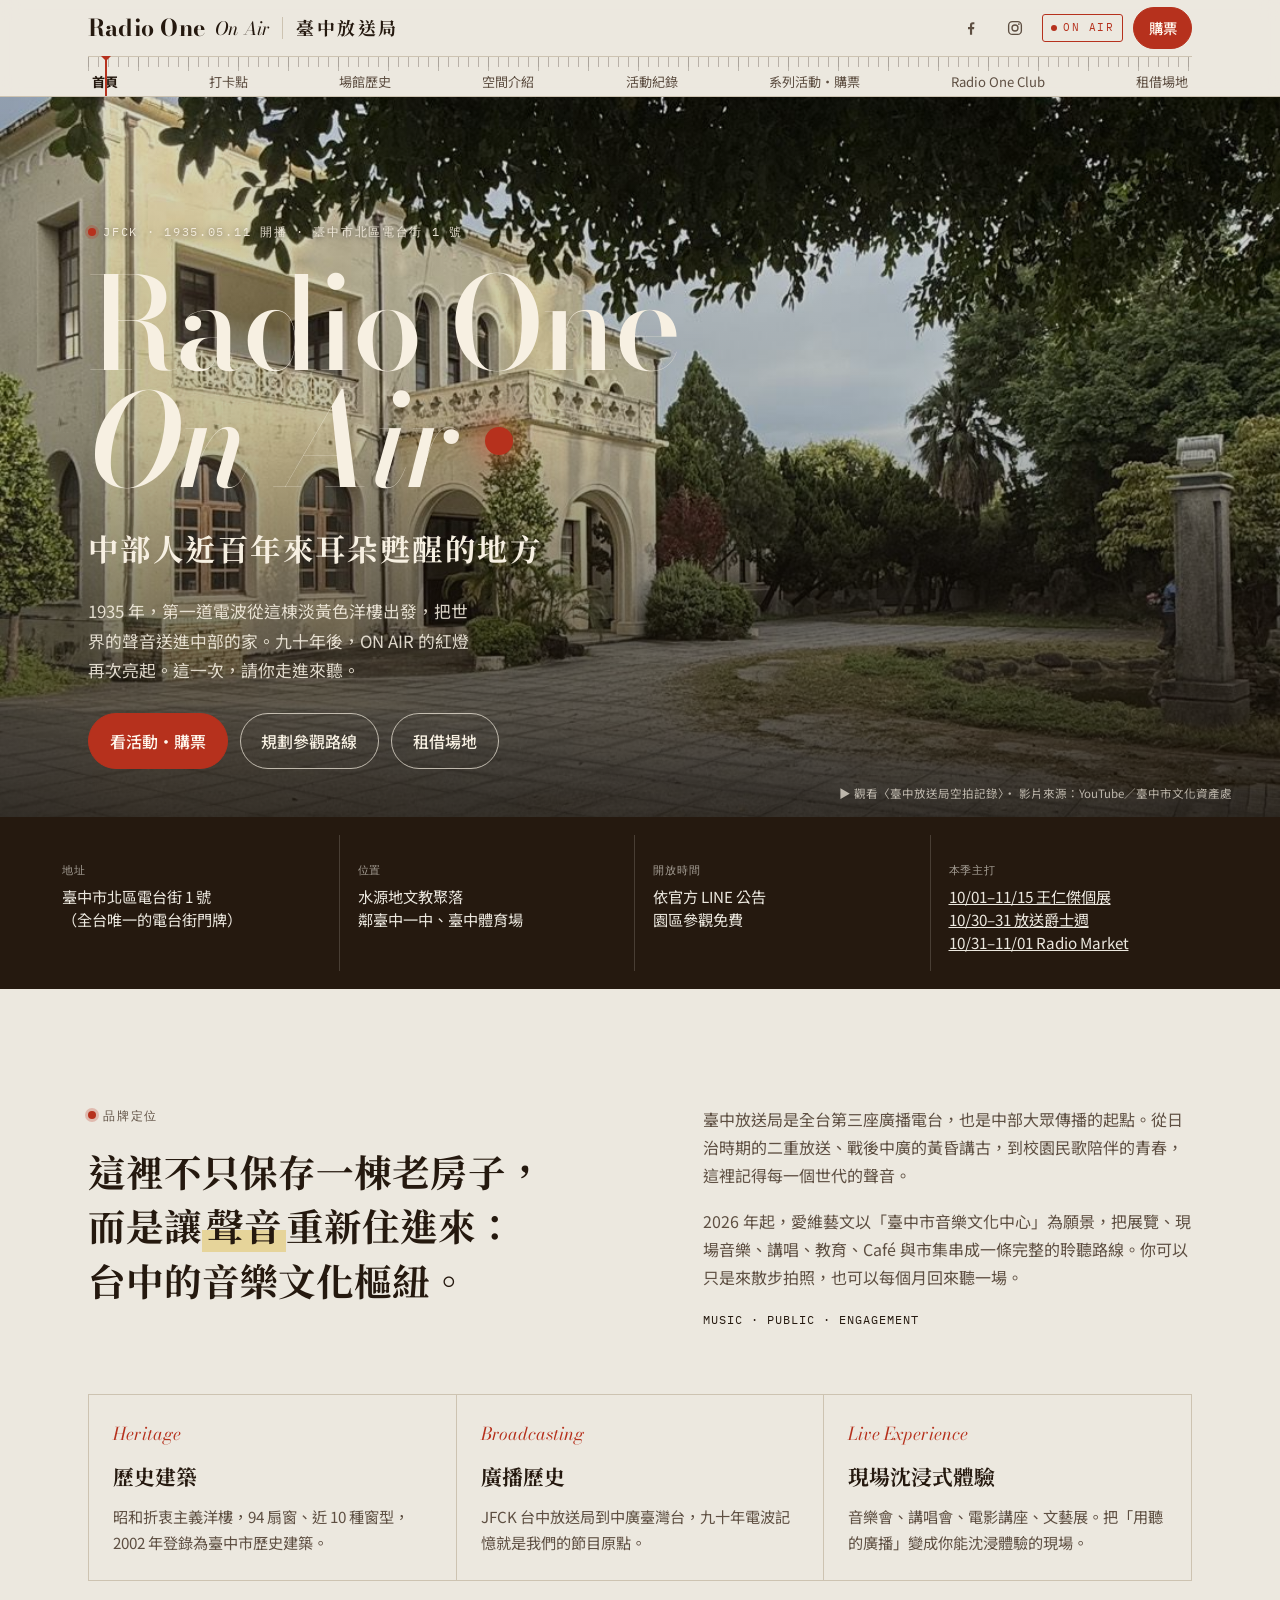
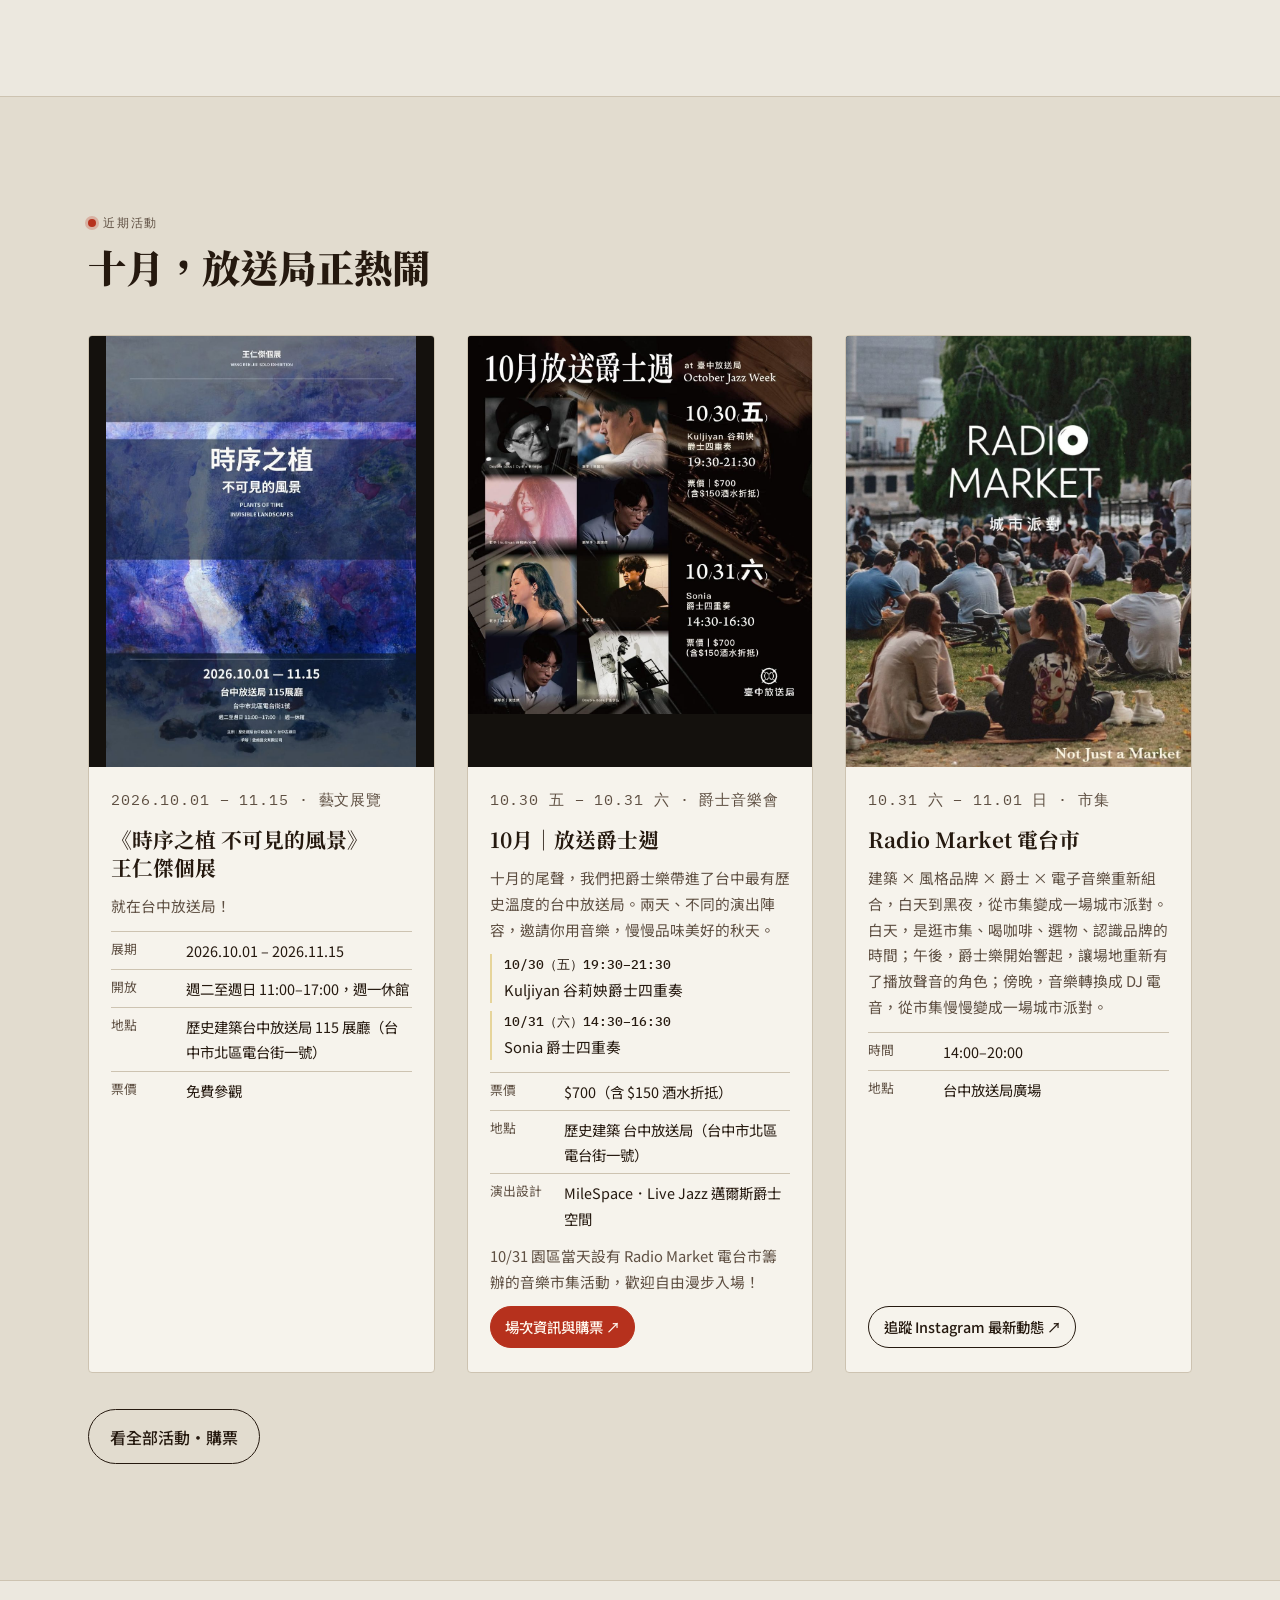
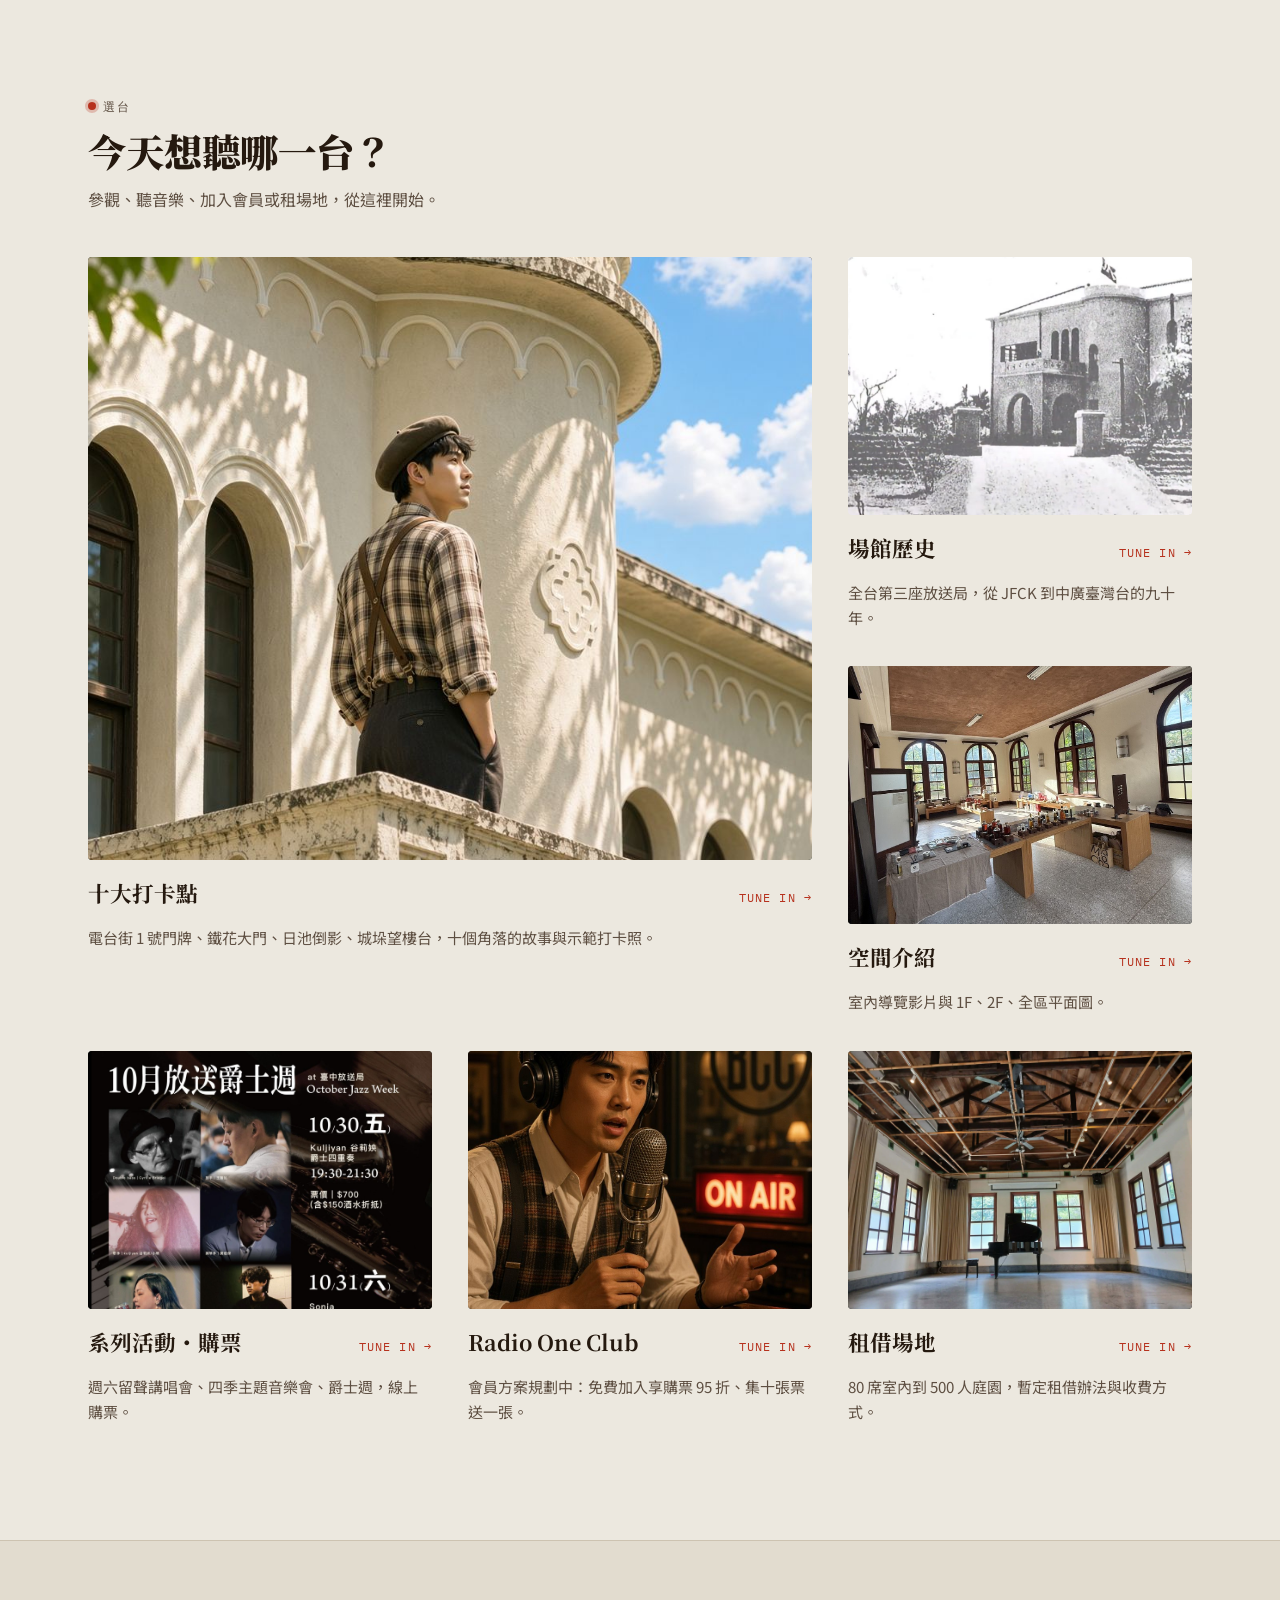
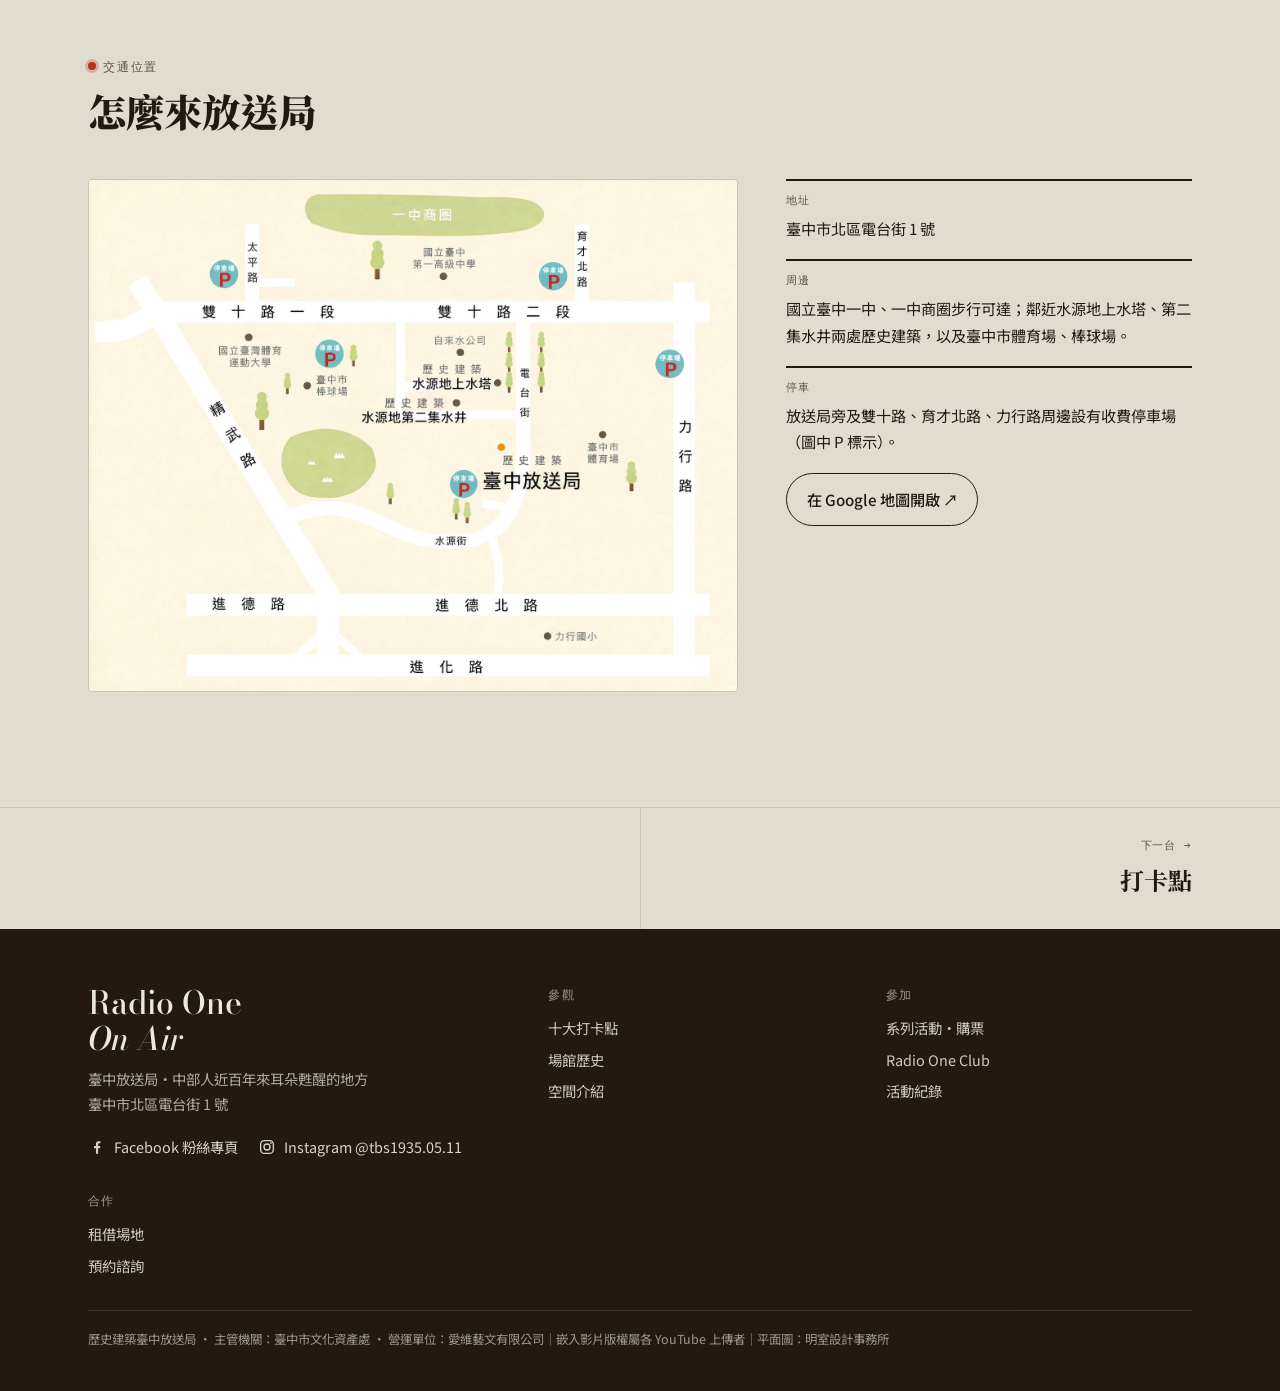
==== index.html @ 4d6d17bc "租借場地（備份完整版）：移除票房拆潤專案、試算器與相關連結 Co-Authored-By: Claude Opus 5.5 <noreply@anthropic.com> Claude-Session" ====
<!doctype html>
<html lang="zh-Hant">
<head>
<meta charset="utf-8">
<meta name="viewport" content="width=device-width, initial-scale=1, viewport-fit=cover">
<title>Radio One On Air</title>
<meta name="description" content="臺中放送局 Radio One On Air：中部人近百年來耳朵甦醒的地方。參觀、打卡、音樂會購票、會員與場地租借。">
<link rel="preconnect" href="https://fonts.googleapis.com">
<link rel="preconnect" href="https://fonts.gstatic.com" crossorigin>
<link rel="stylesheet" href="https://fonts.googleapis.com/css2?family=Bodoni+Moda:ital,opsz,wght@0,6..96,500;0,6..96,700;1,6..96,500&family=IBM+Plex+Mono:wght@400;500&family=Noto+Sans+TC:wght@400;500;700&family=Noto+Serif+TC:wght@500;700;900&display=swap">
<link rel="stylesheet" href="assets/site.css">
</head>
<body>
<header class="hdr" id="top">
  <div class="wrap">
    <div class="hdr-row">
      <a class="logo" href="index.html"><b>Radio One</b><i>On Air</i><small>臺中放送局</small></a>
      <div class="hdr-cta">
        <a class="soc" href="https://www.facebook.com/fangsungstudio" target="_blank" rel="noopener" aria-label="臺中放送局 Facebook 粉絲專頁"><svg viewBox="0 0 24 24" width="18" height="18" aria-hidden="true"><path fill="currentColor" d="M13.5 21v-7.5h2.5l.4-3h-2.9V8.6c0-.9.3-1.5 1.5-1.5h1.5V4.4c-.3 0-1.2-.1-2.2-.1-2.2 0-3.7 1.3-3.7 3.8v2.4H8v3h2.6V21h2.9z"/></svg></a><a class="soc" href="https://www.instagram.com/tbs1935.05.11" target="_blank" rel="noopener" aria-label="臺中放送局 Instagram"><svg viewBox="0 0 24 24" width="18" height="18" aria-hidden="true"><rect x="3.5" y="3.5" width="17" height="17" rx="5" fill="none" stroke="currentColor" stroke-width="1.8"/><circle cx="12" cy="12" r="4" fill="none" stroke="currentColor" stroke-width="1.8"/><circle cx="17.2" cy="6.8" r="1.2" fill="currentColor"/></svg></a>
        <span class="onair" aria-label="現正放送">ON AIR</span>
        <a class="btn small solid" href="events.html">購票</a>
        <button class="menu-btn" id="menuBtn" aria-expanded="false" aria-controls="drawer">選台</button>
      </div>
    </div>
  </div>
  <div class="wrap">
    <nav class="dial" aria-label="網站導覽">
      <div class="dial-scale"></div>
      <ol id="dialList"><li><a href="index.html" aria-current="page">首頁</a></li><li><a href="spots.html">打卡點</a></li><li><a href="history.html">場館歷史</a></li><li><a href="spaces.html">空間介紹</a></li><li><a href="archive.html">活動紀錄</a></li><li><a href="events.html">系列活動・購票</a></li><li><a href="club.html">Radio One Club</a></li><li><a href="rental.html">租借場地</a></li></ol>
      <div class="dial-now"><span class="mono">TUNED</span><b>首頁</b></div>
      <div class="needle" id="needle"></div>
    </nav>
  </div>
</header>
<div class="drawer" id="drawer" hidden>
  <button class="btn small close" id="drawerClose">關閉</button>
  <a href="index.html" aria-current="page">首頁 <span>Home</span></a><a href="spots.html">打卡點 <span>Photo Spots</span></a><a href="history.html">場館歷史 <span>History</span></a><a href="spaces.html">空間介紹 <span>Spaces</span></a><a href="archive.html">活動紀錄 <span>Archive</span></a><a href="events.html">系列活動・購票 <span>Events & Tickets</span></a><a href="club.html">Radio One Club <span>Membership</span></a><a href="rental.html">租借場地 <span>Venue Hire</span></a>
  <p class="drawer-soc"><a href="https://www.facebook.com/fangsungstudio" target="_blank" rel="noopener">Facebook ↗</a><a href="https://www.instagram.com/tbs1935.05.11" target="_blank" rel="noopener">Instagram ↗</a></p>
</div>
<main><section id="home"><div class="hero">
    <div class="hero-media"><img src="assets/img/facade-canopy.jpg" alt="老榕樹蔭下的臺中放送局淡黃色洋樓主立面與拱門玄關"></div>
    <div class="hero-video" id="heroVideo" aria-hidden="true"></div>
    <div class="wrap hero-inner">
      <p class="eyebrow"><span class="lamp"></span>JFCK · 1935.05.11 開播 · 臺中市北區電台街 1 號</p>
      <h1>Radio One<br><i class="air">On Air</i></h1>
      <p class="sub">中部人近百年來耳朵甦醒的地方</p>
      <p class="lead">1935 年，第一道電波從這棟淡黃色洋樓出發，把世界的聲音送進中部的家。九十年後，ON AIR 的紅燈再次亮起。這一次，請你走進來聽。</p>
      <div class="hero-actions">
        <a class="btn solid" href="events.html">看活動・購票</a>
        <a class="btn" href="spots.html">規劃參觀路線</a>
        <a class="btn" href="rental.html">租借場地</a>
      </div>
    </div>
    <a class="hero-credit" id="heroCredit" href="https://www.youtube.com/watch?v=VDBO9sTBm-Y" target="_blank" rel="noopener">▶ 觀看〈臺中放送局空拍記錄〉· 影片來源：YouTube／臺中市文化資產處</a>
  </div>
  <div class="visit">
    <div class="wrap">
      <div><span class="mono">地址</span><p>臺中市北區電台街 1 號<br>（全台唯一的電台街門牌）</p></div>
      <div><span class="mono">位置</span><p>水源地文教聚落<br>鄰臺中一中、臺中體育場</p></div>
      <div><span class="mono">開放時間</span><p>依官方 LINE 公告<br>園區參觀免費</p></div>
      <div><span class="mono">本季主打</span><p><a href="#next">10/01–11/15 王仁傑個展</a><br><a href="#next">10/30–31 放送爵士週</a><br><a href="#next">10/31–11/01 Radio Market</a></p></div>
    </div>
  </div>
  </section><section class="sec block " id="about"><div class="wrap"><div class="manifesto">
      <div>
        <p class="eyebrow" style="margin-bottom:18px"><span class="lamp"></span>品牌定位</p>
        <blockquote>這裡不只保存一棟老房子，<br>而是讓<mark>聲音</mark>重新住進來：<br>台中的音樂文化樞紐。</blockquote>
      </div>
      <div class="body">
        <p>臺中放送局是全台第三座廣播電台，也是中部大眾傳播的起點。從日治時期的二重放送、戰後中廣的黃昏講古，到校園民歌陪伴的青春，這裡記得每一個世代的聲音。</p>
        <p>2026 年起，愛維藝文以「臺中市音樂文化中心」為願景，把展覽、現場音樂、講唱、教育、Café 與市集串成一條完整的聆聽路線。你可以只是來散步拍照，也可以每個月回來聽一場。</p>
        <p class="mono" style="color:var(--ink)">Music · Public · Engagement</p>
      </div>
    </div>
    <div class="pillars">
      <div class="pillar"><span class="k">Heritage</span><h3>歷史建築</h3><p>昭和折衷主義洋樓，94 扇窗、近 10 種窗型，2002 年登錄為臺中市歷史建築。</p></div>
      <div class="pillar"><span class="k">Broadcasting</span><h3>廣播歷史</h3><p>JFCK 台中放送局到中廣臺灣台，九十年電波記憶就是我們的節目原點。</p></div>
      <div class="pillar"><span class="k">Live Experience</span><h3>現場沈浸式體驗</h3><p>音樂會、講唱會、電影講座、文藝展。把「用聽的廣播」變成你能沈浸體驗的現場。</p></div>
    </div>
  </div></section><section class="sec block alt" id="next"><div class="wrap"><div class="blk-h"><p class="eyebrow"><span class="lamp"></span>近期活動</p><h2>十月，放送局正熱鬧</h2></div><div class="evnow">
<article class="ev"><div class="ph"><img class="poster" src="assets/img/event-wang-renjie.jpg" alt="王仁傑個展《時序之植 不可見的風景》海報" loading="lazy" style="object-position:50% 30%"></div><div class="bd">
<p class="when">2026.10.01 – 11.15 · 藝文展覽</p><h3>《時序之植 不可見的風景》<br>王仁傑個展</h3>
<p>就在台中放送局！</p>
<dl><div><dt>展期</dt><dd>2026.10.01 – 2026.11.15</dd></div><div><dt>開放</dt><dd>週二至週日 11:00–17:00，週一休館</dd></div><div><dt>地點</dt><dd>歷史建築台中放送局 115 展廳（台中市北區電台街一號）</dd></div><div><dt>票價</dt><dd>免費參觀</dd></div></dl></div></article>
<article class="ev"><div class="ph"><img class="poster" src="assets/img/event-jazz-week.jpg" alt="10月放送爵士週海報" loading="lazy" style="object-position:50% 0%"></div><div class="bd">
<p class="when">10.30 五 – 10.31 六 · 爵士音樂會</p><h3>10月｜放送爵士週</h3>
<p>十月的尾聲，我們把爵士樂帶進了台中最有歷史溫度的台中放送局。兩天、不同的演出陣容，邀請你用音樂，慢慢品味美好的秋天。</p>
<ul><li><b>10/30（五）19:30–21:30</b>Kuljiyan 谷莉姎爵士四重奏</li><li><b>10/31（六）14:30–16:30</b>Sonia 爵士四重奏</li></ul>
<dl><div><dt>票價</dt><dd>$700（含 $150 酒水折抵）</dd></div><div><dt>地點</dt><dd>歷史建築 台中放送局（台中市北區電台街一號）</dd></div><div><dt>演出設計</dt><dd>MileSpace．Live Jazz 邁爾斯爵士空間</dd></div></dl>
<p class="note">10/31 園區當天設有 Radio Market 電台市籌辦的音樂市集活動，歡迎自由漫步入場！</p>
<a class="btn small solid" href="https://forms.gle/mcWh7B6qrnvoGLVPA" target="_blank" rel="noopener">場次資訊與購票 ↗</a></div></article>
<article class="ev"><div class="ph"><img src="assets/img/event-radio-market.jpg" alt="Radio Market 電台市：城市派對" loading="lazy" style="object-position:50% 30%"></div><div class="bd">
<p class="when">10.31 六 – 11.01 日 · 市集</p><h3>Radio Market 電台市</h3>
<p>建築 × 風格品牌 × 爵士 × 電子音樂重新組合，白天到黑夜，從市集變成一場城市派對。白天，是逛市集、喝咖啡、選物、認識品牌的時間；午後，爵士樂開始響起，讓場地重新有了播放聲音的角色；傍晚，音樂轉換成 DJ 電音，從市集慢慢變成一場城市派對。</p>
<dl><div><dt>時間</dt><dd>14:00–20:00</dd></div><div><dt>地點</dt><dd>台中放送局廣場</dd></div></dl>
<a class="btn small" href="https://www.instagram.com/radio__market" target="_blank" rel="noopener">追蹤 Instagram 最新動態 ↗</a></div></article>
</div>
<p style="margin-top:36px"><a class="btn" href="events.html">看全部活動・購票</a></p></div></section><section class="sec block " id="explore"><div class="wrap"><div class="blk-h"><p class="eyebrow"><span class="lamp"></span>選台</p><h2>今天想聽哪一台？</h2><p>參觀、聽音樂、加入會員或租場地，從這裡開始。</p></div><div class="explore"><a class="xcard first" href="spots.html"><div class="ph"><img src="assets/img/home-balcony.jpg" alt="十大打卡點" loading="lazy" style="object-position:50% 30%"></div><div class="lab"><h3>十大打卡點</h3><span class="go">TUNE IN →</span></div><p>電台街 1 號門牌、鐵花大門、日池倒影、城垛望樓台，十個角落的故事與示範打卡照。</p></a><a class="xcard " href="history.html"><div class="ph"><img src="assets/img/home-jfck-1935.jpg" alt="場館歷史" loading="lazy" style="object-position:50% 50%"></div><div class="lab"><h3>場館歷史</h3><span class="go">TUNE IN →</span></div><p>全台第三座放送局，從 JFCK 到中廣臺灣台的九十年。</p></a><a class="xcard " href="spaces.html"><div class="ph"><img src="assets/img/home-shop-room.jpg" alt="空間介紹" loading="lazy" style="object-position:50% 60%"></div><div class="lab"><h3>空間介紹</h3><span class="go">TUNE IN →</span></div><p>室內導覽影片與 1F、2F、全區平面圖。</p></a><a class="xcard " href="events.html"><div class="ph"><img src="assets/img/home-jazz-week.jpg" alt="系列活動・購票" loading="lazy" style="object-position:50% 0%"></div><div class="lab"><h3>系列活動・購票</h3><span class="go">TUNE IN →</span></div><p>週六留聲講唱會、四季主題音樂會、爵士週，線上購票。</p></a><a class="xcard " href="club.html"><div class="ph"><img src="assets/img/home-onair.jpg" alt="Radio One Club" loading="lazy" style="object-position:50% 35%"></div><div class="lab"><h3>Radio One Club</h3><span class="go">TUNE IN →</span></div><p>會員方案規劃中：免費加入享購票 95 折、集十張票送一張。</p></a><a class="xcard " href="rental.html"><div class="ph"><img src="assets/img/multi-hall.jpg" alt="租借場地" loading="lazy" style="object-position:50% 55%"></div><div class="lab"><h3>租借場地</h3><span class="go">TUNE IN →</span></div><p>80 席室內到 500 人庭園，暫定租借辦法與收費方式。</p></a></div></div></section><section class="sec block alt" id="location"><div class="wrap"><div class="blk-h"><p class="eyebrow"><span class="lamp"></span>交通位置</p><h2>怎麼來放送局</h2></div><div class="loc"><div class="loc-map"><img src="assets/img/location-map.jpg" alt="臺中放送局位置圖：位於北區電台街，鄰近臺中一中、水源地上水塔與臺中市體育場" loading="lazy"></div><div class="loc-info"><div><span class="mono">地址</span><p>臺中市北區電台街 1 號</p></div><div><span class="mono">周邊</span><p>國立臺中一中、一中商圈步行可達；鄰近水源地上水塔、第二集水井兩處歷史建築，以及臺中市體育場、棒球場。</p></div><div><span class="mono">停車</span><p>放送局旁及雙十路、育才北路、力行路周邊設有收費停車場（圖中 P 標示）。</p></div><p><a class="btn" href="https://www.google.com/maps/search/?api=1&query=%E8%87%BA%E4%B8%AD%E6%94%BE%E9%80%81%E5%B1%80" target="_blank" rel="noopener">在 Google 地圖開啟 ↗</a></p></div></div></div></section></main><nav class="pager" aria-label="上一頁與下一頁"><div class="wrap"><span></span><a class="next" href="spots.html"><span class="mono">下一台 →</span><b>打卡點</b></a></div></nav><footer>
  <div class="wrap">
    <div class="brand"><b>Radio One<br><i>On Air</i></b><p>臺中放送局・中部人近百年來耳朵甦醒的地方<br>臺中市北區電台街 1 號</p><p class="foot-soc"><a href="https://www.facebook.com/fangsungstudio" target="_blank" rel="noopener"><svg viewBox="0 0 24 24" width="18" height="18" aria-hidden="true"><path fill="currentColor" d="M13.5 21v-7.5h2.5l.4-3h-2.9V8.6c0-.9.3-1.5 1.5-1.5h1.5V4.4c-.3 0-1.2-.1-2.2-.1-2.2 0-3.7 1.3-3.7 3.8v2.4H8v3h2.6V21h2.9z"/></svg>Facebook 粉絲專頁</a><a href="https://www.instagram.com/tbs1935.05.11" target="_blank" rel="noopener"><svg viewBox="0 0 24 24" width="18" height="18" aria-hidden="true"><rect x="3.5" y="3.5" width="17" height="17" rx="5" fill="none" stroke="currentColor" stroke-width="1.8"/><circle cx="12" cy="12" r="4" fill="none" stroke="currentColor" stroke-width="1.8"/><circle cx="17.2" cy="6.8" r="1.2" fill="currentColor"/></svg>Instagram @tbs1935.05.11</a></p></div>
    <div><h4>參觀</h4><ul><li><a href="spots.html">十大打卡點</a></li><li><a href="history.html">場館歷史</a></li><li><a href="spaces.html">空間介紹</a></li></ul></div>
    <div><h4>參加</h4><ul><li><a href="events.html">系列活動・購票</a></li><li><a href="club.html">Radio One Club</a></li><li><a href="archive.html">活動紀錄</a></li></ul></div>
    <div><h4>合作</h4><ul><li><a href="rental.html">租借場地</a></li><li><a href="rental.html#enquiry">預約諮詢</a></li></ul></div>
    <p class="fine">歷史建築臺中放送局 · 主管機關：臺中市文化資產處 · 營運單位：愛維藝文有限公司｜嵌入影片版權屬各 YouTube 上傳者｜平面圖：明室設計事務所</p>
  </div>
</footer><script src="assets/site.js"></script>
</body>
</html>
---- assets/site.css ----
/* Layout concept: a 1935 radio cabinet — a sticky tuning dial whose red needle tracks you through eight "stations" (sections); terrazzo paper ground, window-frame brown ink, stucco-yellow bands, one ON AIR red used only for live/active things. */
:root{
  --paper:#ECE8DF;      /* terrazzo floor */
  --paper-2:#E2DCCF;
  --card:#F6F3EC;
  --ink:#25190F;        /* dark wood window frames */
  --ink-2:#5E4F42;
  --line:#CDC3B1;
  --stucco:#E6D49A;     /* the building's pale yellow */
  --stucco-ink:#3A2A12;
  --banyan:#2D4936;     /* old banyan green */
  --onair:#B6311D;      /* ON AIR lamp */
  --night:#1E2620;      /* constant dark panels */
  --on-night:#EFE7D6;
  --on-night-2:#B9B09D;
  --on-photo:#F7F0E2;
  --plan-bg:#FFFFFF;
  --f-display:"Bodoni Moda","Didot","Times New Roman",serif;
  --f-zh-display:"Noto Serif TC","Songti TC","PMingLiU",serif;
  --f-body:"Noto Sans TC","PingFang TC","Microsoft JhengHei",system-ui,sans-serif;
  --f-mono:"IBM Plex Mono",ui-monospace,"SFMono-Regular",Menlo,monospace;
  --gutter:clamp(16px,4vw,48px);
  --maxw:1200px;
  --r:4px;
}
@media (prefers-color-scheme: dark){:root:not([data-theme="light"]){
  --paper:#15120E;--paper-2:#1C1813;--card:#211C16;--ink:#EDE5D6;--ink-2:#B5A996;--line:#3A3229;
  --stucco:#3A3220;--stucco-ink:#F0E3BC;--banyan:#8DB39A;--onair:#E5553D;--night:#0F1411;--on-night:#EFE7D6;--on-night-2:#A9A08E;--plan-bg:#F4F1EA;color-scheme:dark}}
:root[data-theme="dark"]{
  --paper:#15120E;--paper-2:#1C1813;--card:#211C16;--ink:#EDE5D6;--ink-2:#B5A996;--line:#3A3229;
  --stucco:#3A3220;--stucco-ink:#F0E3BC;--banyan:#8DB39A;--onair:#E5553D;--night:#0F1411;--on-night:#EFE7D6;--on-night-2:#A9A08E;--plan-bg:#F4F1EA;color-scheme:dark}

*,*::before,*::after{box-sizing:border-box}
[hidden]{display:none!important}
html{scroll-behavior:smooth;scroll-padding-top:92px}
@media (prefers-reduced-motion:reduce){html{scroll-behavior:auto}*{animation:none!important;transition:none!important}}
body{margin:0;background:var(--paper);color:var(--ink);font-family:var(--f-body);font-size:16px;line-height:1.75;overflow-x:hidden}
a{color:inherit}
img{max-width:100%;display:block}
h1,h2,h3,h4{margin:0;text-wrap:balance}
p{margin:0}
button,input,select,textarea{font:inherit;color:inherit}
:focus-visible{outline:2px solid var(--onair);outline-offset:2px}
.wrap{max-width:var(--maxw);margin-inline:auto;padding-inline:var(--gutter)}
.mono{font-family:var(--f-mono);font-size:.78rem;letter-spacing:.08em;text-transform:uppercase}
.eyebrow{font-family:var(--f-mono);font-size:.76rem;letter-spacing:.14em;text-transform:uppercase;color:var(--ink-2);display:flex;align-items:center;gap:.6em}
.eyebrow .lamp{width:8px;height:8px;border-radius:50%;background:var(--onair);box-shadow:0 0 0 3px color-mix(in srgb,var(--onair) 25%,transparent)}
.sec{padding-block:clamp(64px,9vw,120px)}
.sec-head{display:grid;gap:14px;margin-bottom:clamp(32px,5vw,56px);max-width:760px}
.sec-head h2{font-family:var(--f-zh-display);font-weight:900;font-size:clamp(1.9rem,4.2vw,3rem);line-height:1.2;letter-spacing:.01em}
.sec-head h2 em{font-family:var(--f-display);font-style:italic;font-weight:500;letter-spacing:0}
.sec-head p{color:var(--ink-2);font-size:1.05rem;max-width:62ch}
.btn{display:inline-flex;align-items:center;gap:.5em;padding:.8em 1.3em;border-radius:999px;border:1px solid var(--ink);background:transparent;text-decoration:none;font-weight:500;cursor:pointer;transition:background .2s,color .2s}
.btn:hover{background:var(--ink);color:var(--paper)}
.btn.solid{background:var(--onair);border-color:var(--onair);color:#FFF8EE}
.btn.solid:hover{background:var(--ink);border-color:var(--ink);color:var(--paper)}
.btn.small{padding:.5em 1em;font-size:.9rem}
.chip{display:inline-flex;align-items:center;gap:.4em;font-size:.78rem;padding:.25em .7em;border-radius:999px;border:1px solid var(--line);color:var(--ink-2);white-space:nowrap}
.note{font-size:.85rem;color:var(--ink-2)}

/* ---------- header + tuning dial ---------- */
.hdr{position:sticky;top:env(safe-area-inset-top,0px);z-index:50;background:color-mix(in srgb,var(--paper) 92%,transparent);backdrop-filter:blur(10px);border-bottom:1px solid var(--line)}
.hdr-row{display:flex;align-items:center;justify-content:space-between;gap:16px;height:56px}
.logo{display:flex;align-items:baseline;gap:.55em;text-decoration:none;white-space:nowrap}
.logo b{font-family:var(--f-display);font-weight:700;font-size:1.3rem;letter-spacing:.01em}
.logo i{font-family:var(--f-display);font-size:1.05rem}
.logo small{font-family:var(--f-zh-display);font-size:.8rem;color:var(--ink-2)}
.onair{display:inline-flex;align-items:center;gap:6px;font-family:var(--f-mono);font-size:.68rem;letter-spacing:.14em;padding:3px 8px;border:1px solid var(--onair);color:var(--onair);border-radius:3px}
.onair::before{content:"";width:6px;height:6px;border-radius:50%;background:var(--onair);animation:blink 2.4s infinite}
@keyframes blink{0%,60%{opacity:1}70%,90%{opacity:.25}100%{opacity:1}}
.hdr-cta{display:flex;align-items:center;gap:10px}
.menu-btn{display:none;border:1px solid var(--line);background:transparent;border-radius:999px;padding:.35em .9em;cursor:pointer;font-size:.9rem}
.dial{position:relative;height:40px;border-top:1px solid var(--line)}
.dial-scale{position:absolute;inset:0 0 auto 0;height:10px;background-image:repeating-linear-gradient(90deg,var(--ink-2) 0 1px,transparent 1px 10px);opacity:.35}
.dial-scale::after{content:"";position:absolute;inset:0;background-image:repeating-linear-gradient(90deg,var(--ink) 0 1px,transparent 1px 50px);height:14px;opacity:.7}
.dial ol{list-style:none;margin:0;padding:0;display:flex;justify-content:space-between;position:absolute;inset:12px 0 0 0}
.dial li a{display:block;font-size:.82rem;text-decoration:none;color:var(--ink-2);padding:2px 4px;white-space:nowrap;transition:color .2s}
.dial li a:hover,.dial li a.on{color:var(--ink)}
.dial li a.on{font-weight:700}
.needle{position:absolute;top:0;bottom:0;width:2px;background:var(--onair);left:0;transition:left .25s ease-out;pointer-events:none}
.needle::before{content:"";position:absolute;top:-1px;left:-4px;border:5px solid transparent;border-top-color:var(--onair)}
.dial-now{display:none}
@media (max-width:900px){
  .dial ol{display:none}
  .dial-now{display:flex;position:absolute;inset:12px 0 0 0;align-items:center;justify-content:center;font-size:.82rem;color:var(--ink-2);gap:.6em}
  .menu-btn{display:inline-block}
  .hdr-cta .btn{display:none}
  .logo small{display:none}
}
.drawer{position:fixed;inset:0;z-index:60;background:var(--paper);padding:calc(env(safe-area-inset-top,0px) + 20px) var(--gutter) 24px;display:flex;flex-direction:column;gap:6px}
.drawer a{font-family:var(--f-zh-display);font-weight:700;font-size:1.5rem;text-decoration:none;padding:.35em 0;border-bottom:1px solid var(--line);display:flex;justify-content:space-between}
.drawer a span{font-family:var(--f-mono);font-size:.75rem;color:var(--ink-2);font-weight:400}
.drawer .close{align-self:flex-end;margin-bottom:12px}

/* ---------- hero ---------- */
.hero{position:relative;min-height:clamp(560px,80vh,820px);display:flex;align-items:flex-end;color:var(--on-photo);overflow:hidden;background:#1a140e}
.hero-media{position:absolute;inset:0}
.hero-media img{width:100%;height:100%;object-fit:cover;object-position:50% 40%;animation:drift 28s ease-in-out infinite alternate}
@keyframes drift{from{transform:scale(1.04)}to{transform:scale(1.12) translate(-1.5%,1%)}}
.hero-video{position:absolute;inset:0;overflow:hidden;opacity:0;transition:opacity 1.2s}
.hero-video.ready{opacity:1}
.hero-video iframe{position:absolute;top:50%;left:50%;width:max(100%,177.78vh);height:max(100%,56.25vw);transform:translate(-50%,-50%);border:0;pointer-events:none}
.hero::after{content:"";position:absolute;inset:0;background:linear-gradient(180deg,rgba(20,14,8,.15) 0%,rgba(20,14,8,.25) 45%,rgba(20,14,8,.82) 100%)}
.hero-inner{position:relative;z-index:2;width:100%;padding-block:56px 48px;display:grid;gap:22px}
.hero .eyebrow{color:rgba(247,240,226,.92);text-shadow:0 1px 6px rgba(0,0,0,.6)}
.hero h1{font-family:var(--f-display);font-weight:500;font-size:clamp(3rem,10vw,8.4rem);line-height:.92;letter-spacing:-.02em}
.hero h1 i{font-style:italic}
.hero h1 .air{display:inline-flex;align-items:center;gap:.18em}
.hero h1 .air::after{content:"";width:.22em;height:.22em;border-radius:50%;background:var(--onair);box-shadow:0 0 30px 6px rgba(229,85,61,.6);animation:blink 2.4s infinite}
.hero .sub{font-family:var(--f-zh-display);font-weight:700;font-size:clamp(1.2rem,2.6vw,1.9rem);letter-spacing:.08em}
.hero .lead{max-width:44ch;font-size:1.05rem;color:rgba(247,240,226,.88)}
.hero-actions{display:flex;flex-wrap:wrap;gap:12px;margin-top:6px}
.hero .btn{border-color:rgba(247,240,226,.7);color:var(--on-photo)}
.hero .btn:hover{background:var(--on-photo);color:#1a140e}
.hero .btn.solid{border-color:var(--onair);color:#FFF8EE}
.hero-credit{position:absolute;right:var(--gutter);bottom:14px;z-index:2;font-size:.72rem;color:rgba(247,240,226,.7);text-decoration:none}
.hero-credit:hover{color:var(--on-photo)}

.visit{background:var(--ink);color:var(--paper)}
.visit .wrap{display:grid;grid-template-columns:repeat(4,minmax(0,1fr));gap:0}
.visit div{padding:18px 18px 18px 0;border-right:1px solid color-mix(in srgb,var(--paper) 18%,transparent);margin-right:18px}
.visit div:last-child{border:0}
.visit .mono{opacity:.65;font-size:.7rem}
.visit p{font-size:.95rem;line-height:1.5;margin-top:4px}
@media (max-width:760px){.visit .wrap{grid-template-columns:1fr 1fr}.visit div{border:0;margin:0;padding:12px 8px 12px 0}}

.manifesto{display:grid;grid-template-columns:minmax(0,1.1fr) minmax(0,1fr);gap:clamp(32px,6vw,80px);align-items:start}
.manifesto blockquote{margin:0;font-family:var(--f-zh-display);font-weight:700;font-size:clamp(1.5rem,3.2vw,2.35rem);line-height:1.45}
.manifesto blockquote mark{background:linear-gradient(transparent 60%,var(--stucco) 60%);color:inherit;padding:0 .1em}
.manifesto .body{display:grid;gap:18px;color:var(--ink-2)}
.pillars{display:grid;grid-template-columns:repeat(3,minmax(0,1fr));gap:1px;background:var(--line);border:1px solid var(--line);margin-top:clamp(40px,6vw,64px)}
.pillar{background:var(--paper);padding:24px;display:grid;gap:8px;align-content:start}
.pillar .k{font-family:var(--f-display);font-style:italic;font-size:1.1rem;color:var(--onair)}
.pillar h3{font-family:var(--f-zh-display);font-size:1.3rem}
.pillar p{color:var(--ink-2);font-size:.95rem}
@media (max-width:820px){.manifesto{grid-template-columns:1fr}.pillars{grid-template-columns:1fr}}

/* ---------- spots ---------- */
.spots{background:var(--paper-2)}
.spot-grid{display:grid;grid-template-columns:repeat(5,minmax(0,1fr));gap:18px}
@media (max-width:1060px){.spot-grid{grid-template-columns:repeat(3,minmax(0,1fr))}}
@media (max-width:640px){.spot-grid{grid-template-columns:repeat(2,minmax(0,1fr));gap:12px}}
.spot{all:unset;cursor:pointer;display:grid;gap:10px;align-content:start}
.spot:focus-visible{outline:2px solid var(--onair);outline-offset:4px}
.spot .ph{position:relative;aspect-ratio:3/4;overflow:hidden;border-radius:var(--r);background:var(--night);max-width:100%}
.spot .ph img,.spot .ph svg{width:100%;height:100%;object-fit:cover;transition:transform .5s}
.spot:hover .ph img,.spot:hover .ph svg{transform:scale(1.04)}
.spot .no{position:absolute;left:10px;top:8px;font-family:var(--f-display);font-style:italic;font-size:1.6rem;color:var(--on-photo);text-shadow:0 1px 8px rgba(0,0,0,.5)}
.spot .tag{position:absolute;left:10px;bottom:10px;font-size:.7rem;padding:.2em .6em;border-radius:999px;background:rgba(20,14,8,.6);color:var(--on-photo)}
.spot h3{font-family:var(--f-zh-display);font-size:1.02rem;line-height:1.4}
.spot p{font-size:.82rem;color:var(--ink-2);line-height:1.5}
.share-bar{margin-top:40px;display:flex;flex-wrap:wrap;gap:16px;align-items:center;justify-content:space-between;border-top:1px solid var(--line);padding-top:24px}
.share-bar strong{font-family:var(--f-display);font-style:italic;font-size:1.6rem;font-weight:500}

dialog{border:0;padding:0;background:var(--card);color:var(--ink);border-radius:8px;width:min(980px,calc(100vw - 32px));max-height:calc(100dvh - 32px);overflow:auto}
dialog::backdrop{background:rgba(12,9,6,.62)}
.dlg-close{position:sticky;top:10px;display:block;margin:10px 10px -48px auto;z-index:3;background:var(--card);border:1px solid var(--line);border-radius:999px;width:38px;height:38px;cursor:pointer;font-size:1.1rem}
.spot-detail{display:grid;grid-template-columns:minmax(0,1fr) minmax(0,1.1fr)}
.spot-detail .ph{position:relative;background:var(--night);min-height:360px}
.spot-detail .ph img,.spot-detail .ph svg{width:100%;height:100%;object-fit:cover;position:absolute;inset:0}
.thirds{position:absolute;inset:0;pointer-events:none;background:
  linear-gradient(90deg,transparent calc(33.33% - .5px),rgba(255,255,255,.7) calc(33.33% - .5px) calc(33.33% + .5px),transparent calc(33.33% + .5px) calc(66.66% - .5px),rgba(255,255,255,.7) calc(66.66% - .5px) calc(66.66% + .5px),transparent calc(66.66% + .5px)),
  linear-gradient(180deg,transparent calc(33.33% - .5px),rgba(255,255,255,.7) calc(33.33% - .5px) calc(33.33% + .5px),transparent calc(33.33% + .5px) calc(66.66% - .5px),rgba(255,255,255,.7) calc(66.66% - .5px) calc(66.66% + .5px),transparent calc(66.66% + .5px));transition:opacity .3s}
.thirds.off{opacity:0}
.spot-detail .txt{padding:28px clamp(20px,3vw,36px) 32px;display:grid;gap:18px;align-content:start}
.spot-detail h3{font-family:var(--f-zh-display);font-size:1.6rem;line-height:1.3}
.guide{display:grid;gap:14px}
.guide div{display:grid;grid-template-columns:5.5em minmax(0,1fr);gap:12px;border-top:1px solid var(--line);padding-top:12px}
.guide dt,.guide .k{font-family:var(--f-mono);font-size:.72rem;letter-spacing:.1em;color:var(--onair);padding-top:.3em}
.guide p{font-size:.95rem}
.ph-note{position:absolute;bottom:10px;left:10px;right:10px;font-size:.72rem;color:var(--on-photo);background:rgba(20,14,8,.6);padding:.4em .7em;border-radius:3px}
@media (max-width:760px){.spot-detail{grid-template-columns:1fr}.spot-detail .ph{min-height:0;aspect-ratio:4/5}}

/* ---------- history ---------- */
.why{display:grid;grid-template-columns:repeat(4,minmax(0,1fr));border-block:1px solid var(--ink)}
.why div{padding:26px 20px 22px 0;display:grid;gap:6px;align-content:start}
.why div+div{padding-left:20px;border-left:1px solid var(--line)}
.why b{font-family:var(--f-display);font-weight:500;font-size:clamp(2.2rem,4.5vw,3.4rem);line-height:1;font-variant-numeric:tabular-nums}
.why b small{font-family:var(--f-zh-display);font-size:.4em;font-weight:700;margin-left:.15em}
.why span{font-weight:700}
.why p{font-size:.88rem;color:var(--ink-2);line-height:1.6}
@media (max-width:860px){.why{grid-template-columns:1fr 1fr}.why div:nth-child(3){padding-left:0;border-left:0}.why div:nth-child(n+3){border-top:1px solid var(--line)}}
.hist-grid{display:grid;grid-template-columns:minmax(0,1fr) minmax(0,1.25fr);gap:clamp(32px,6vw,80px);margin-top:clamp(48px,7vw,88px)}
@media (max-width:900px){.hist-grid{grid-template-columns:1fr}}
.timeline{list-style:none;margin:0;padding:0;position:relative}
.era{font-family:var(--f-mono);font-size:.72rem;letter-spacing:.12em;color:var(--onair);margin:28px 0 8px;text-transform:uppercase}
.era:first-child{margin-top:0}
.tl{display:grid;grid-template-columns:4.6em minmax(0,1fr);gap:14px;padding:9px 0;border-bottom:1px dotted var(--line);font-size:.95rem;line-height:1.55}
.tl time{font-family:var(--f-display);font-weight:700;font-variant-numeric:tabular-nums;font-size:1.05rem}
.tl.key time{color:var(--onair)}
.tl.key p{font-weight:700}
.tl.now{background:var(--stucco);color:var(--stucco-ink);border-radius:var(--r);padding:12px;border:0;margin-top:6px}
.tl.now time{color:var(--stucco-ink)}
.story{display:grid;gap:44px}
.story article{display:grid;gap:14px}
.story h3{font-family:var(--f-zh-display);font-size:1.45rem;line-height:1.35}
.story h3 .mono{display:block;color:var(--ink-2);font-size:.7rem;margin-bottom:6px}
.story ul{margin:0;padding:0;list-style:none;display:grid;gap:12px}
.story li{display:grid;gap:2px;padding-left:16px;border-left:2px solid var(--stucco)}
.story li b{font-weight:700}
.story li span{color:var(--ink-2);font-size:.94rem}
.tabs{display:flex;flex-wrap:wrap;gap:6px}
.tab{border:1px solid var(--line);background:transparent;border-radius:999px;padding:.35em 1em;cursor:pointer;font-size:.88rem}
.tab[aria-selected="true"]{background:var(--ink);color:var(--paper);border-color:var(--ink)}
.era-panel{display:grid;gap:10px}
.pull{margin-top:clamp(56px,8vw,96px);padding:clamp(32px,5vw,56px);background:var(--night);color:var(--on-night);border-radius:var(--r);display:grid;grid-template-columns:minmax(0,1.2fr) minmax(0,1fr);gap:clamp(24px,4vw,56px);align-items:center}
.pull q{font-family:var(--f-zh-display);font-weight:900;font-size:clamp(1.6rem,3.6vw,2.6rem);line-height:1.35;quotes:"「" "」"}
.pull .list{display:grid;gap:16px;color:var(--on-night-2);font-size:.95rem}
.pull .list b{color:var(--on-night);display:block}
@media (max-width:820px){.pull{grid-template-columns:1fr}}

/* ---------- spaces ---------- */
.spaces{background:var(--paper-2)}
.tour{display:grid;grid-template-columns:minmax(0,1.5fr) minmax(0,1fr);gap:clamp(24px,4vw,48px);align-items:center;margin-bottom:clamp(48px,7vw,80px)}
@media (max-width:860px){.tour{grid-template-columns:1fr}}
.vid{position:relative;display:block;aspect-ratio:16/9;max-width:100%;border-radius:var(--r);overflow:hidden;background:var(--night);text-decoration:none;color:var(--on-photo)}
.vid img{width:100%;height:100%;object-fit:cover;transition:transform .5s,filter .3s;filter:saturate(.9)}
.vid:hover img{transform:scale(1.03)}
.vid iframe{position:absolute;inset:0;width:100%;height:100%;border:0}
.vid .play{position:absolute;inset:0;display:grid;place-items:center;background:linear-gradient(180deg,transparent 40%,rgba(10,8,5,.7))}
.vid .play span{width:64px;height:64px;border-radius:50%;background:rgba(247,240,226,.92);display:grid;place-items:center;box-shadow:0 6px 30px rgba(0,0,0,.35)}
.vid .play span::after{content:"";border-left:16px solid var(--onair);border-block:10px solid transparent;margin-left:5px}
.vid .out{position:absolute;right:10px;top:10px;font-size:.7rem;padding:.2em .6em;border-radius:3px;background:rgba(20,14,8,.65)}
.vid .out[hidden]{display:none}
.plan-box{display:grid;grid-template-columns:minmax(0,1.5fr) minmax(0,1fr);gap:clamp(24px,4vw,48px);align-items:start}
@media (max-width:900px){.plan-box{grid-template-columns:1fr}}
.plan-view{background:var(--plan-bg);border:1px solid var(--line);border-radius:var(--r);padding:12px;display:grid;gap:10px}
.plan-view img{width:100%;height:auto;max-height:640px;object-fit:contain;cursor:zoom-in}
.plan-view .row{display:flex;justify-content:space-between;align-items:center;flex-wrap:wrap;gap:8px}
.plan-view .tab{color:#25190F;border-color:#CDC3B1}
.plan-view .tab[aria-selected="true"]{background:#25190F;color:#F6F3EC}
.plan-view .note{color:#5E4F42}
.legend{list-style:none;margin:0;padding:0;display:grid;gap:2px}
.legend li{display:grid;grid-template-columns:18px minmax(0,1fr) auto;gap:12px;align-items:baseline;padding:10px 0;border-bottom:1px solid var(--line)}
.legend i{width:14px;height:14px;border-radius:2px;transform:translateY(2px);border:1px solid rgba(0,0,0,.15)}
.legend b{font-weight:700}
.legend small{display:block;color:var(--ink-2);font-size:.85rem;line-height:1.5}
.legend .mono{color:var(--ink-2);font-size:.7rem}
.space-cards{display:grid;grid-template-columns:repeat(3,minmax(0,1fr));gap:20px;margin-top:clamp(48px,7vw,80px)}
@media (max-width:900px){.space-cards{grid-template-columns:1fr 1fr}}
@media (max-width:560px){.space-cards{grid-template-columns:1fr}}
.space{background:var(--card);border-radius:var(--r);overflow:hidden;display:grid;grid-template-rows:auto 1fr}
.space .ph{aspect-ratio:4/3;overflow:hidden;max-width:100%}
.space .ph img{width:100%;height:100%;object-fit:cover}
.space .bd{padding:18px 20px 22px;display:grid;gap:8px;align-content:start}
.space h3{font-family:var(--f-zh-display);font-size:1.2rem}
.space p{font-size:.92rem;color:var(--ink-2)}
.space .meta{display:flex;flex-wrap:wrap;gap:6px}
.space.wide{grid-column:span 2;grid-template-columns:1fr 1fr;grid-template-rows:auto}
.space.wide .ph{aspect-ratio:auto;min-height:260px}
@media (max-width:560px){.space.wide{grid-column:auto;grid-template-columns:1fr}.space.wide .ph{aspect-ratio:4/3;min-height:0}}

/* ---------- archive ---------- */
.vid-grid{display:grid;grid-template-columns:repeat(3,minmax(0,1fr));gap:28px 20px}
@media (max-width:900px){.vid-grid{grid-template-columns:1fr 1fr}}
@media (max-width:560px){.vid-grid{grid-template-columns:1fr}}
.vcard{display:grid;gap:10px;align-content:start}
.vcard .t{font-weight:700;line-height:1.45}
.vcard .src{font-size:.78rem;color:var(--ink-2)}
.vcard .k{display:flex;gap:6px;flex-wrap:wrap}
.vcard.feature{grid-column:span 2;grid-row:span 2}
@media (max-width:560px){.vcard.feature{grid-column:auto;grid-row:auto}}
.press{display:grid;grid-template-columns:minmax(0,1fr) minmax(0,1fr);gap:clamp(32px,5vw,64px);margin-top:clamp(56px,8vw,96px)}
@media (max-width:860px){.press{grid-template-columns:1fr}}
.press h3{font-family:var(--f-zh-display);font-size:1.3rem;margin-bottom:14px}
.press-list{list-style:none;margin:0;padding:0}
.press-list a{display:grid;grid-template-columns:6.5em minmax(0,1fr);gap:14px;padding:14px 0;border-top:1px solid var(--line);text-decoration:none}
.press-list a:hover b{color:var(--onair)}
.press-list time{font-family:var(--f-mono);font-size:.78rem;color:var(--ink-2);padding-top:.2em}
.press-list small{display:block;color:var(--ink-2);font-size:.82rem}
.wall{display:grid;grid-template-columns:repeat(3,minmax(0,1fr));gap:6px}
.wall div{aspect-ratio:1;overflow:hidden;position:relative;max-width:100%}
.wall img{width:100%;height:100%;object-fit:cover}
.wall .slot{background:var(--paper-2);border:1px dashed var(--line);display:grid;place-items:center;text-align:center;font-size:.78rem;color:var(--ink-2);padding:8px}

/* ---------- events ---------- */
.events{background:var(--paper)}
.series-tabs{display:flex;flex-wrap:wrap;gap:8px;margin-bottom:32px}
.series-tabs .tab{padding:.6em 1.2em;font-size:.95rem}
.demo-banner{display:flex;gap:10px;align-items:flex-start;background:var(--stucco);color:var(--stucco-ink);border-radius:var(--r);padding:12px 16px;font-size:.88rem;margin-bottom:28px}
.season-intro{display:grid;grid-template-columns:minmax(0,1fr) minmax(0,1fr);gap:clamp(24px,4vw,56px);margin-bottom:36px}
@media (max-width:820px){.season-intro{grid-template-columns:1fr}}
.season-intro h3{font-family:var(--f-zh-display);font-size:clamp(1.5rem,3vw,2.1rem);line-height:1.3}
.season-intro .fmt{display:grid;gap:10px;font-size:.95rem;color:var(--ink-2)}
.season-intro .fmt b{color:var(--ink)}
.seasons{display:grid;grid-template-columns:repeat(4,minmax(0,1fr));gap:16px}
@media (max-width:1000px){.seasons{grid-template-columns:1fr 1fr}}
@media (max-width:560px){.seasons{grid-template-columns:1fr}}
.season{border-radius:var(--r);padding:22px 20px;display:grid;gap:12px;align-content:start;color:var(--on-night);background:var(--night);position:relative;overflow:hidden}
.season::before{content:"";position:absolute;inset:0 0 auto 0;height:5px;background:var(--sc)}
.season .s{font-family:var(--f-display);font-style:italic;font-size:1.05rem;color:var(--sc)}
.season h4{font-family:var(--f-zh-display);font-size:1.15rem;line-height:1.4}
.season p{font-size:.88rem;color:var(--on-night-2);line-height:1.6}
.season dl{margin:0;display:grid;gap:6px;font-size:.82rem}
.season dt{font-family:var(--f-mono);font-size:.68rem;letter-spacing:.1em;color:var(--sc)}
.season dd{margin:0 0 4px;color:var(--on-night)}
.season .btn{border-color:rgba(239,231,214,.5);color:var(--on-night);justify-self:start}
.season .btn:hover{background:var(--on-night);color:var(--night)}
.sat-head{display:grid;grid-template-columns:minmax(0,1fr) auto;gap:20px;align-items:end;margin-bottom:24px}
@media (max-width:760px){.sat-head{grid-template-columns:1fr}}
.sat-head h3{font-family:var(--f-zh-display);font-size:clamp(1.5rem,3vw,2.1rem);line-height:1.3}
.sat-head p{color:var(--ink-2);font-size:.95rem;max-width:60ch;margin-top:8px}
.slots{display:flex;gap:10px;flex-wrap:wrap}
.slots div{border:1px solid var(--line);border-radius:var(--r);padding:8px 14px;font-size:.85rem}
.slots b{font-family:var(--f-mono);font-weight:500}
.filters{display:flex;flex-wrap:wrap;gap:6px;margin-bottom:22px}
.host-grid{display:grid;grid-template-columns:repeat(3,minmax(0,1fr));gap:16px}
@media (max-width:980px){.host-grid{grid-template-columns:1fr 1fr}}
@media (max-width:620px){.host-grid{grid-template-columns:1fr}}
.host{background:var(--card);border:1px solid var(--line);border-radius:var(--r);padding:20px;display:grid;gap:10px;grid-template-rows:auto auto auto 1fr auto}
.host .top{display:flex;justify-content:space-between;gap:10px;align-items:baseline}
.host .date{font-family:var(--f-mono);font-size:.78rem;color:var(--onair)}
.host .ep{font-family:var(--f-display);font-style:italic;color:var(--ink-2)}
.host h4{font-family:var(--f-zh-display);font-size:1.25rem;line-height:1.3}
.host .role{font-size:.8rem;color:var(--ink-2);line-height:1.5}
.host .theme{font-weight:700;line-height:1.5}
.host blockquote{margin:0;font-size:.88rem;color:var(--ink-2);border-left:2px solid var(--stucco);padding-left:12px}
.host .foot{display:flex;justify-content:space-between;align-items:center;gap:10px;flex-wrap:wrap;padding-top:6px;border-top:1px solid var(--line)}
.host .price{font-family:var(--f-mono);font-size:.85rem}
.coming{margin-top:40px;display:flex;flex-wrap:wrap;gap:10px;align-items:center}
.coming .chip{border-style:dashed;padding:.4em .9em}

.tk{padding:28px clamp(20px,3vw,36px) 32px;display:grid;gap:22px}
.tk h3{font-family:var(--f-zh-display);font-size:1.4rem;line-height:1.35;padding-right:40px}
.steps{display:flex;gap:6px;font-family:var(--f-mono);font-size:.72rem;color:var(--ink-2);flex-wrap:wrap}
.steps span{padding:.2em .7em;border-radius:999px;border:1px solid var(--line)}
.steps span.on{background:var(--ink);color:var(--paper);border-color:var(--ink)}
.opt-row{display:grid;grid-template-columns:repeat(auto-fit,minmax(200px,1fr));gap:10px}
.opt{position:relative}
.opt input{position:absolute;opacity:0}
.opt label{display:grid;gap:2px;border:1px solid var(--line);border-radius:var(--r);padding:12px 14px;cursor:pointer}
.opt input:checked+label{border-color:var(--onair);box-shadow:inset 0 0 0 1px var(--onair)}
.opt input:focus-visible+label{outline:2px solid var(--onair);outline-offset:2px}
.opt small{color:var(--ink-2);font-size:.8rem}
.field{display:grid;gap:6px}
.field label{font-size:.85rem;font-weight:500}
.field input,.field select,.field textarea{background:var(--paper);border:1px solid var(--line);border-radius:var(--r);padding:.65em .8em;width:100%;min-width:0}
.fields{display:grid;grid-template-columns:repeat(auto-fit,minmax(190px,1fr));gap:14px}
.qty{display:inline-flex;align-items:center;border:1px solid var(--line);border-radius:999px}
.qty button{background:none;border:0;width:38px;height:38px;cursor:pointer;font-size:1.1rem}
.qty output{min-width:2em;text-align:center;font-family:var(--f-mono)}
.sum{display:grid;gap:6px;background:var(--paper);border-radius:var(--r);padding:14px 16px;font-size:.92rem}
.sum div{display:flex;justify-content:space-between;gap:12px;font-variant-numeric:tabular-nums}
.sum .total{font-weight:700;font-size:1.1rem;border-top:1px solid var(--line);padding-top:8px;margin-top:4px}
.tk-actions{display:flex;justify-content:space-between;gap:10px;flex-wrap:wrap}
.ticket-stub{border:1px dashed var(--ink-2);border-radius:var(--r);padding:20px;display:grid;gap:8px;background:var(--paper);position:relative}
.ticket-stub .code{font-family:var(--f-mono);font-size:1.2rem;letter-spacing:.08em}

/* ---------- club ---------- */
.club{background:var(--night);color:var(--on-night)}
.club .sec-head p,.club .eyebrow{color:var(--on-night-2)}
.club .eyebrow .lamp{background:#E5553D}
.tiers{display:grid;grid-template-columns:minmax(0,1fr) minmax(0,1fr);gap:20px}
@media (max-width:820px){.tiers{grid-template-columns:1fr}}
.tier{border:1px solid rgba(239,231,214,.2);border-radius:6px;padding:28px;display:grid;gap:16px;align-content:start}
.tier.gold{background:linear-gradient(160deg,rgba(230,212,154,.16),rgba(230,212,154,.02));border-color:rgba(230,212,154,.5)}
.tier .nm{display:flex;justify-content:space-between;align-items:baseline;gap:12px;flex-wrap:wrap}
.tier h3{font-family:var(--f-zh-display);font-size:1.6rem}
.tier .fee{font-family:var(--f-display);font-size:1.6rem}
.tier .fee small{font-family:var(--f-body);font-size:.8rem;color:var(--on-night-2)}
.tier .who{color:var(--on-night-2);font-size:.92rem}
.tier ul{margin:0;padding:0;list-style:none;display:grid;gap:10px}
.tier li{display:grid;grid-template-columns:18px minmax(0,1fr);gap:10px;font-size:.94rem}
.tier li::before{content:"";width:8px;height:8px;border-radius:50%;border:1.5px solid #E6D49A;margin-top:.6em}
.tier li b{color:#F2E6BF}
.tier .gift{border-top:1px solid rgba(239,231,214,.18);padding-top:14px;font-size:.88rem;color:var(--on-night-2)}
.tier .gift b{color:var(--on-night);display:block;margin-bottom:4px;font-size:.78rem;font-family:var(--f-mono);letter-spacing:.1em}
.club-row{display:grid;grid-template-columns:minmax(0,1fr) minmax(0,1fr);gap:clamp(24px,4vw,56px);margin-top:clamp(48px,7vw,80px);align-items:start}
@media (max-width:860px){.club-row{grid-template-columns:1fr}}
.passbook{background:#F3EAD2;color:#2A1E12;border-radius:6px;padding:24px;display:grid;gap:16px;box-shadow:0 20px 50px rgba(0,0,0,.35)}
.passbook .hd{display:flex;justify-content:space-between;align-items:baseline;border-bottom:1px solid #CDBB90;padding-bottom:10px;gap:10px;flex-wrap:wrap}
.passbook .hd b{font-family:var(--f-zh-display);font-size:1.2rem}
.passbook .hd span{font-family:var(--f-mono);font-size:.7rem;letter-spacing:.1em;color:#7A6542}
.stamps{display:grid;grid-template-columns:repeat(5,minmax(0,1fr));gap:10px}
.stamp{aspect-ratio:1;border-radius:50%;border:1.5px dashed #B9A374;display:grid;place-items:center;font-family:var(--f-mono);font-size:.75rem;color:#9C8760;background:none;cursor:pointer;max-width:100%}
.stamp.on{border:2px solid #B6311D;color:#B6311D;background:radial-gradient(circle,rgba(182,49,29,.08),transparent 70%);transform:rotate(-8deg);font-weight:500}
.stamp.free{border-style:solid;border-color:#2A1E12;color:#2A1E12}
.stamp.free.on{background:#B6311D;color:#FFF5E6;border-color:#B6311D}
.passbook p{font-size:.85rem;color:#5B4A30}
.passbook .btn{border-color:#2A1E12;color:#2A1E12;justify-self:start}
.passbook .btn:hover{background:#2A1E12;color:#F3EAD2}
.perks{display:grid;gap:0}
.perks div{display:grid;grid-template-columns:7.5em minmax(0,1fr);gap:16px;padding:16px 0;border-top:1px solid rgba(239,231,214,.16)}
.perks .k{font-family:var(--f-mono);font-size:.72rem;letter-spacing:.1em;color:#E6D49A;padding-top:.25em}
.perks b{display:block;color:var(--on-night)}
.perks p{color:var(--on-night-2);font-size:.92rem}
.join{margin-top:clamp(48px,7vw,80px);display:grid;grid-template-columns:minmax(0,1fr) minmax(0,1.2fr);gap:clamp(24px,4vw,56px);border-top:1px solid rgba(239,231,214,.2);padding-top:clamp(32px,5vw,48px)}
@media (max-width:860px){.join{grid-template-columns:1fr}}
.join ol{margin:0;padding:0;list-style:none;counter-reset:s;display:grid;gap:16px}
.join ol li{counter-increment:s;display:grid;grid-template-columns:2.2em minmax(0,1fr);gap:12px}
.join ol li::before{content:counter(s);font-family:var(--f-display);font-style:italic;font-size:1.6rem;line-height:1;color:#E6D49A}
.join ol b{display:block}
.join ol span{color:var(--on-night-2);font-size:.92rem}
.club .field input,.club .field select{background:rgba(239,231,214,.06);border-color:rgba(239,231,214,.25);color:var(--on-night)}
.club .field select option{color:#25190F}
.club .btn{border-color:rgba(239,231,214,.6);color:var(--on-night)}
.club .btn.solid{border-color:#E5553D;background:#E5553D;color:#FFF8EE}
.club .note{color:var(--on-night-2)}
.ok-msg{border:1px solid #8DB39A;color:var(--on-night);background:rgba(141,179,154,.12);border-radius:var(--r);padding:14px 16px;font-size:.92rem}

/* ---------- rental ---------- */
.venues{display:grid;grid-template-columns:repeat(3,minmax(0,1fr));gap:16px}
@media (max-width:900px){.venues{grid-template-columns:1fr}}
.venue{border:1px solid var(--line);border-radius:var(--r);overflow:hidden;display:grid;grid-template-rows:auto 1fr;background:var(--card)}
.venue .ph{aspect-ratio:16/9;overflow:hidden;max-width:100%}
.venue .ph img{width:100%;height:100%;object-fit:cover}
.venue .bd{padding:18px 20px 22px;display:grid;gap:10px;align-content:start}
.venue .zone{font-family:var(--f-mono);font-size:.72rem;letter-spacing:.12em;color:var(--onair)}
.venue h3{font-family:var(--f-zh-display);font-size:1.2rem}
.venue .cap{font-family:var(--f-display);font-size:1.8rem;line-height:1}
.venue .cap small{font-family:var(--f-body);font-size:.8rem;color:var(--ink-2);margin-left:4px}
.venue p{font-size:.9rem;color:var(--ink-2)}
.uses{display:flex;flex-wrap:wrap;gap:6px}
.table-wrap{overflow-x:auto;margin-top:clamp(40px,6vw,64px);border:1px solid var(--line);border-radius:var(--r)}
table{border-collapse:collapse;width:100%;min-width:640px;font-size:.92rem;font-variant-numeric:tabular-nums}
th,td{padding:12px 16px;text-align:left;border-bottom:1px solid var(--line);vertical-align:top}
thead th{font-family:var(--f-mono);font-size:.72rem;letter-spacing:.08em;font-weight:500;color:var(--ink-2);background:var(--paper-2)}
tbody tr:last-child td{border-bottom:0}
td.n{font-family:var(--f-mono)}
.rent-grid{display:grid;grid-template-columns:minmax(0,1fr) minmax(0,1fr);gap:20px;margin-top:20px}
@media (max-width:900px){.rent-grid{grid-template-columns:1fr}}
.panel{background:var(--card);border:1px solid var(--line);border-radius:var(--r);padding:24px;display:grid;gap:16px;align-content:start}
.panel h3{font-family:var(--f-zh-display);font-size:1.25rem}
.panel .k{font-family:var(--f-mono);font-size:.72rem;letter-spacing:.1em;color:var(--onair)}
.big{font-family:var(--f-display);font-size:clamp(2rem,4vw,2.8rem);line-height:1;font-variant-numeric:tabular-nums}
.split{display:flex;height:14px;border-radius:999px;overflow:hidden;background:var(--paper-2)}
.split i{display:block;height:100%}
.disc{display:grid;grid-template-columns:repeat(2,minmax(0,1fr));gap:12px}
@media (max-width:560px){.disc{grid-template-columns:1fr}}
.disc div{border-top:2px solid var(--ink);padding-top:10px;display:grid;gap:4px}
.disc b{font-family:var(--f-display);font-size:1.5rem}
.disc span{font-size:.88rem;color:var(--ink-2)}
.compare{margin-top:clamp(48px,7vw,80px)}
.compare h3{font-family:var(--f-zh-display);font-size:1.3rem;margin-bottom:8px}
.compare td:last-child,.compare th:last-child{background:color-mix(in srgb,var(--stucco) 45%,transparent)}
.enquiry{margin-top:clamp(48px,7vw,80px);display:grid;grid-template-columns:minmax(0,1fr) minmax(0,1.3fr);gap:clamp(24px,4vw,56px)}
@media (max-width:860px){.enquiry{grid-template-columns:1fr}}
.enquiry h3{font-family:var(--f-zh-display);font-size:clamp(1.4rem,3vw,2rem);line-height:1.3}

footer{background:var(--ink);color:var(--paper);padding-block:56px 40px}
footer .wrap{display:grid;grid-template-columns:minmax(0,1.4fr) repeat(3,minmax(0,1fr));gap:32px}
@media (max-width:860px){footer .wrap{grid-template-columns:1fr 1fr}}
footer .brand b{font-family:var(--f-display);font-size:2rem;font-weight:500;display:block;line-height:1.1}
footer .brand p{opacity:.7;font-size:.9rem;margin-top:10px}
footer h4{font-family:var(--f-mono);font-size:.72rem;letter-spacing:.12em;opacity:.6;font-weight:500;margin-bottom:10px}
footer ul{list-style:none;margin:0;padding:0;display:grid;gap:6px;font-size:.9rem}
footer a{text-decoration:none;opacity:.85}
footer a:hover{opacity:1;text-decoration:underline}
footer .fine{grid-column:1/-1;border-top:1px solid color-mix(in srgb,var(--paper) 18%,transparent);padding-top:18px;font-size:.78rem;opacity:.6}
.zoom-img{width:100%;height:auto;display:block;background:#fff}

/* ---------- multi-page additions ---------- */
.dial li a[aria-current="page"]{color:var(--ink);font-weight:700}
.needle{transition:left .9s cubic-bezier(.2,.8,.2,1)}
.page-hero{position:relative;color:var(--on-photo);background:#1a140e;overflow:hidden}
.page-hero img{position:absolute;inset:0;width:100%;height:100%;object-fit:cover;object-position:50% 45%}
.page-hero::after{content:"";position:absolute;inset:0;background:linear-gradient(180deg,rgba(20,14,8,.35),rgba(20,14,8,.82))}
.page-hero .wrap{position:relative;z-index:2;padding-block:clamp(88px,12vw,150px) clamp(44px,6vw,72px);display:grid;gap:16px}
.page-hero .eyebrow{color:rgba(247,240,226,.9);text-shadow:0 1px 6px rgba(0,0,0,.6)}
.page-hero h1{font-family:var(--f-zh-display);font-weight:900;font-size:clamp(2.3rem,6vw,4.4rem);line-height:1.15;letter-spacing:.02em}
.page-hero .en{font-family:var(--f-display);font-style:italic;font-size:clamp(1.1rem,2vw,1.5rem);opacity:.85}
.page-hero p.lead{max-width:46ch;font-size:1.05rem;color:rgba(247,240,226,.88)}
.page-hero.dark-plain{background:var(--night)}
.subnav{border-bottom:1px solid var(--line);background:var(--paper)}
.subnav .wrap{display:flex;gap:4px;overflow-x:auto;scrollbar-width:none}
.subnav a{flex:none;padding:16px 14px 14px;font-size:.92rem;text-decoration:none;color:var(--ink-2);border-bottom:2px solid transparent}
.subnav a:hover{color:var(--ink);border-bottom-color:var(--onair)}
.block+.block{border-top:1px solid var(--line)}
.lede{font-family:var(--f-zh-display);font-weight:700;font-size:clamp(1.3rem,2.6vw,1.9rem);line-height:1.55;max-width:30ch}

.explore{display:grid;grid-template-columns:repeat(3,minmax(0,1fr));gap:clamp(20px,3vw,36px)}
@media (max-width:900px){.explore{grid-template-columns:1fr 1fr}}
@media (max-width:560px){.explore{grid-template-columns:1fr}}
.xcard{display:grid;gap:14px;text-decoration:none;align-content:start}
.xcard .ph{aspect-ratio:4/3;overflow:hidden;border-radius:var(--r);max-width:100%;background:var(--night)}
.xcard .ph img{width:100%;height:100%;object-fit:cover;transition:transform .6s}
.xcard:hover .ph img{transform:scale(1.04)}
.xcard .lab{display:flex;justify-content:space-between;align-items:baseline;gap:10px}
.xcard h3{font-family:var(--f-zh-display);font-size:1.35rem}
.xcard p{color:var(--ink-2);font-size:.94rem;line-height:1.65}
.xcard .go{font-family:var(--f-mono);font-size:.72rem;letter-spacing:.1em;color:var(--onair)}
.xcard.first{grid-column:span 2;grid-row:span 2}
.xcard.first .ph{aspect-ratio:auto;height:100%;min-height:320px}
@media (max-width:560px){.xcard.first{grid-column:auto;grid-row:auto}.xcard.first .ph{aspect-ratio:4/3;min-height:0}}
.upnext{display:grid;grid-template-columns:repeat(3,minmax(0,1fr));gap:0;border-top:1px solid var(--ink)}
@media (max-width:820px){.upnext{grid-template-columns:1fr}}
.upnext a{display:grid;gap:8px;padding:24px 24px 26px 0;text-decoration:none;align-content:start}
.upnext a+a{padding-left:24px;border-left:1px solid var(--line)}
@media (max-width:820px){.upnext a+a{padding-left:0;border-left:0;border-top:1px solid var(--line)}}
.upnext .d{font-family:var(--f-mono);font-size:.78rem;color:var(--onair)}
.upnext b{font-family:var(--f-zh-display);font-size:1.25rem}
.upnext span{color:var(--ink-2);font-size:.92rem}
.upnext a:hover b{color:var(--onair)}

.tl-cols{display:grid;grid-template-columns:repeat(3,minmax(0,1fr));gap:clamp(24px,4vw,48px)}
@media (max-width:900px){.tl-cols{grid-template-columns:1fr}}
.tl-cols .era{margin-top:0}
.tl-now{margin-top:32px;background:var(--stucco);color:var(--stucco-ink);border-radius:var(--r);padding:24px clamp(20px,3vw,32px);display:grid;grid-template-columns:auto minmax(0,1fr);gap:24px;align-items:center}
.tl-now time{font-family:var(--f-display);font-size:clamp(2.4rem,5vw,3.6rem);line-height:1}
@media (max-width:560px){.tl-now{grid-template-columns:1fr;gap:8px}}
.story-grid{display:grid;grid-template-columns:repeat(2,minmax(0,1fr));gap:clamp(40px,6vw,72px) clamp(32px,5vw,64px)}
@media (max-width:860px){.story-grid{grid-template-columns:1fr}}
.story-grid article{display:grid;gap:14px;align-content:start}
.story-grid h3{font-family:var(--f-zh-display);font-size:1.45rem;line-height:1.35}
.story-grid h3 .mono{display:block;color:var(--onair);font-size:.7rem;margin-bottom:6px}
.story-grid ul{margin:0;padding:0;list-style:none;display:grid;gap:12px}
.story-grid li{display:grid;gap:2px;padding-left:16px;border-left:2px solid var(--stucco)}
.story-grid li span{color:var(--ink-2);font-size:.94rem}

.pager{border-top:1px solid var(--line);background:var(--paper-2)}
.pager .wrap{display:grid;grid-template-columns:1fr 1fr;gap:0}
.pager a{display:grid;gap:4px;padding:28px 0;text-decoration:none}
.pager a.next{text-align:right;border-left:1px solid var(--line);padding-left:20px}
.pager a.prev{padding-right:20px}
.pager .mono{color:var(--ink-2);font-size:.7rem}
.pager b{font-family:var(--f-zh-display);font-size:clamp(1.1rem,2.4vw,1.5rem)}
.pager a:hover b{color:var(--onair)}
.drawer a[aria-current="page"]{color:var(--onair)}
.info-row{display:grid;grid-template-columns:repeat(3,minmax(0,1fr));gap:20px;margin-top:40px}
@media (max-width:820px){.info-row{grid-template-columns:1fr}}
.info-row div{border-top:2px solid var(--ink);padding-top:12px;display:grid;gap:6px}
.info-row b{font-family:var(--f-zh-display);font-size:1.05rem}
.info-row p{font-size:.9rem;color:var(--ink-2)}
.blk-h{display:grid;gap:10px;margin-bottom:clamp(28px,4vw,44px);max-width:720px}
.blk-h .eyebrow{color:var(--ink-2)}
.blk-h h2{font-family:var(--f-zh-display);font-weight:900;font-size:clamp(1.6rem,3.4vw,2.4rem);line-height:1.25}
.blk-h p{color:var(--ink-2);max-width:60ch}
.club .blk-h p,.club .blk-h .eyebrow{color:var(--on-night-2)}
.block .compare,.block .enquiry,.block .press,.block .club-row,.block .join,.block .table-wrap:first-child,.block .space-cards{margin-top:0}
.block .join{border-top:0;padding-top:0}
.club.block+.club.block{border-top:1px solid rgba(239,231,214,.14)}
.alt{background:var(--paper-2)}
.sec.tight{padding-block:clamp(48px,6vw,80px)}
.club .passbook .btn{border-color:#2A1E12;color:#2A1E12}
.club .passbook .btn:hover{background:#2A1E12;color:#F3EAD2}
#wall .wall{grid-template-columns:repeat(6,minmax(0,1fr));gap:8px}
@media (max-width:760px){#wall .wall{grid-template-columns:repeat(3,minmax(0,1fr))}}
.spot-detail .ph{min-height:min(78vh,640px)}
@media (max-width:760px){.spot-detail .ph{min-height:0}}
.loc{display:grid;grid-template-columns:minmax(0,1.6fr) minmax(0,1fr);gap:clamp(24px,4vw,48px);align-items:start}
@media (max-width:860px){.loc{grid-template-columns:1fr}}
.loc-map{border-radius:var(--r);overflow:hidden;border:1px solid var(--line);background:#F7F3DC}
.loc-map img{width:100%;height:auto}
.loc-info{display:grid;gap:18px}
.loc-info div{border-top:2px solid var(--ink);padding-top:10px;display:grid;gap:4px}
.loc-info .mono{color:var(--ink-2);font-size:.7rem}
.loc-info p{font-size:.95rem}
.xcard.first .ph{aspect-ratio:6/5;height:auto;min-height:0}
.evnow{display:grid;grid-template-columns:repeat(3,minmax(0,1fr));gap:clamp(20px,3vw,32px)}
@media (max-width:980px){.evnow{grid-template-columns:1fr 1fr}}
@media (max-width:640px){.evnow{grid-template-columns:1fr}}
.ev{background:var(--card);border:1px solid var(--line);border-radius:var(--r);overflow:hidden;display:grid;grid-template-rows:auto 1fr}
.ev .ph{aspect-ratio:4/5;overflow:hidden;max-width:100%;background:var(--night)}
.ev .ph img{width:100%;height:100%;object-fit:cover}
.ev .bd{padding:20px 22px 24px;display:flex;flex-direction:column;gap:12px;align-items:flex-start}
.ev .when{font-family:var(--f-mono);font-size:.74rem;letter-spacing:.06em;color:var(--onair)}
.ev h3{font-family:var(--f-zh-display);font-size:1.3rem;line-height:1.35}
.ev .bd>p{font-size:.92rem;color:var(--ink-2)}
.ev ul{margin:0;padding:0;list-style:none;display:grid;gap:8px;width:100%}
.ev li{border-left:2px solid var(--stucco);padding-left:12px;font-size:.92rem}
.ev li b{display:block;font-family:var(--f-mono);font-weight:500;font-size:.82rem}
.ev dl{margin:0;display:grid;gap:6px;width:100%;font-size:.9rem}
.ev dl div{display:grid;grid-template-columns:4.5em minmax(0,1fr);gap:10px;border-top:1px solid var(--line);padding-top:6px}
.ev dt{color:var(--ink-2);font-size:.8rem}
.ev dd{margin:0}
.ev .tags{font-size:.8rem;color:var(--banyan)}
.ev .btn{margin-top:auto}
.ev .ph img.poster{object-fit:contain;background:#14110d}
.soc{display:inline-grid;place-items:center;width:34px;height:34px;border-radius:50%;color:var(--ink-2);text-decoration:none;transition:color .2s,background .2s}
.soc:hover{color:var(--ink);background:var(--paper-2)}
.foot-soc{display:flex;flex-wrap:wrap;gap:10px 20px;opacity:1!important;margin-top:18px!important}
.foot-soc a{display:inline-flex;align-items:center;gap:8px;opacity:.9}
.drawer .drawer-soc{display:flex;gap:20px;margin-top:16px}
.drawer .drawer-soc a{font-family:var(--f-body);font-size:1rem;font-weight:500;border:0;padding:0}
@media (max-width:420px){.hdr-cta .onair{display:none}}
.evnow.evone{grid-template-columns:minmax(0,1fr)}
.evone .ev{grid-template-columns:minmax(0,1fr) minmax(0,1.3fr);grid-template-rows:auto}
.evone .ev .ph{aspect-ratio:auto;min-height:420px}
@media (max-width:760px){.evone .ev{grid-template-columns:1fr}.evone .ev .ph{aspect-ratio:4/5;min-height:0}}
.evone .ev .bd{padding:28px clamp(20px,3vw,40px)}
.evone .ev h3{font-size:1.6rem}
.tier-card{width:100%;height:auto;border-radius:6px;box-shadow:0 14px 34px rgba(0,0,0,.4)}
.stamp.on:not(.free){font-size:.62rem;letter-spacing:.06em;font-weight:700;border:2px solid #B6311D;box-shadow:inset 0 0 0 3px #F3EAD2,inset 0 0 0 4px #B6311D}
.club-hero::after{background:linear-gradient(90deg,rgba(18,13,8,.94) 0%,rgba(18,13,8,.82) 45%,rgba(18,13,8,.2) 100%)}
@media (max-width:760px){.club-hero::after{background:rgba(18,13,8,.78)}}
.club-hero h1{max-width:8.2em}
.piano-hero img{object-position:58% 78%}
.piano-hero::after{background:linear-gradient(90deg,rgba(20,14,8,.85) 0%,rgba(20,14,8,.55) 38%,rgba(20,14,8,.08) 70%,rgba(20,14,8,.15) 100%)}
.piano-hero .wrap{padding-block:clamp(120px,16vw,220px) clamp(48px,6vw,80px)}
.piano-hero h1,.piano-hero .lead{max-width:13em}
.piano-hero .lead{max-width:24em}
@media (max-width:760px){.piano-hero::after{background:linear-gradient(180deg,rgba(20,14,8,.2),rgba(20,14,8,.85))}.piano-hero img{object-position:50% 80%}}
@media (min-width:761px){
.piano-hero img{width:135%;max-width:none;left:0;right:auto;object-position:50% 80%}
.piano-hero h1{font-size:clamp(2rem,4.4vw,3.6rem);max-width:7.5em}
.piano-hero .lead{max-width:22em}
}
.tier-card{aspect-ratio:19/10;object-fit:cover;display:block}
.season-foot{display:flex;justify-content:space-between;align-items:center;gap:10px;flex-wrap:wrap;padding-top:12px;margin-top:auto;border-top:1px solid rgba(239,231,214,.18)}
.season-foot .price{font-family:var(--f-mono);font-size:.85rem;color:var(--on-night)}
.season .btn.solid{border-color:var(--onair);color:#FFF8EE}
.seasons .season{display:flex;flex-direction:column}
.finder{background:var(--card);border:1px solid var(--line);border-radius:6px;padding:clamp(20px,3vw,32px);display:grid;gap:18px;margin-bottom:40px}
.finder-head{display:flex;justify-content:space-between;align-items:flex-end;gap:16px;flex-wrap:wrap}
.finder-head h3{font-family:var(--f-zh-display);font-size:clamp(1.3rem,2.4vw,1.7rem);margin-top:6px}
.finder-quick{display:flex;flex-wrap:wrap;gap:6px}
.finder-quick .tab[aria-pressed="true"]{background:var(--ink);color:var(--paper);border-color:var(--ink)}
.finder-form{display:grid;grid-template-columns:minmax(0,12em) minmax(0,12em) minmax(0,1fr);gap:14px;align-items:end}
@media (max-width:640px){.finder-form{grid-template-columns:1fr 1fr}.finder-form .note{grid-column:1/-1}}
.finder-form .note{padding-bottom:.7em;color:var(--ink)}
.finder-results{display:grid;gap:12px}
.f-item{display:grid;grid-template-columns:72px minmax(0,1fr) auto;gap:16px;align-items:center;border-top:1px solid var(--line);padding-top:14px}
.f-item img{width:72px;height:90px;object-fit:cover;border-radius:3px;background:var(--night)}
.f-item h4{font-family:var(--f-zh-display);font-size:1.1rem;line-height:1.4;margin:2px 0 6px}
.f-cat{font-family:var(--f-mono);font-size:.7rem;letter-spacing:.08em;color:var(--onair)}
.f-item ul{margin:0 0 4px;padding:0;list-style:none;display:grid;gap:2px;font-size:.9rem}
.f-item li b{font-weight:600;margin-right:8px;font-variant-numeric:tabular-nums}
@media (max-width:640px){.f-item{grid-template-columns:56px minmax(0,1fr)}.f-item img{width:56px;height:70px}.f-item .btn{grid-column:2;justify-self:start}}
.f-empty{display:grid;gap:4px;padding:18px;border:1px dashed var(--line);border-radius:4px;font-size:.92rem}
.f-empty span{color:var(--ink-2)}
.compare td:last-child,.compare th:last-child{background:transparent}
.compare .cmp-tbl td:nth-child(2),.compare .cmp-tbl th:nth-child(2){background:color-mix(in srgb,var(--stucco) 45%,transparent);font-weight:500}
.compare thead th:last-child{background:var(--paper-2)}
.ver-bar{display:flex;align-items:center;justify-content:flex-end;gap:12px;margin-bottom:18px;flex-wrap:wrap}
.ver-toggle{display:inline-flex;border:1px solid var(--line);border-radius:999px;padding:3px;background:var(--card)}
.ver-toggle button{border:0;background:transparent;border-radius:999px;padding:.4em 1.1em;font-size:.9rem;cursor:pointer;color:var(--ink-2)}
.ver-toggle button[aria-pressed="true"]{background:var(--ink);color:var(--paper)}
.ver-toggle.on-photo{position:absolute;top:12px;left:12px;z-index:2;background:rgba(20,14,8,.55);border-color:rgba(247,240,226,.35);backdrop-filter:blur(6px)}
.ver-toggle.on-photo button{color:rgba(247,240,226,.85)}
.ver-toggle.on-photo button[aria-pressed="true"]{background:#F7F0E2;color:#1a140e}

.explore.explore-4{grid-template-columns:repeat(4,minmax(0,1fr))}
@media (max-width:980px){.explore.explore-4{grid-template-columns:1fr 1fr}}
@media (max-width:560px){.explore.explore-4{grid-template-columns:1fr}}
footer .wrap{grid-template-columns:minmax(0,1.4fr) repeat(2,minmax(0,1fr))}
@media (max-width:860px){footer .wrap{grid-template-columns:1fr 1fr}}

.recaps{display:grid;grid-template-columns:repeat(2,minmax(0,1fr));gap:clamp(20px,3vw,32px)}
@media (max-width:760px){.recaps{grid-template-columns:1fr}}
.recap{background:var(--card);border:1px solid var(--line);border-radius:var(--r);overflow:hidden;display:grid;grid-template-rows:auto 1fr}
.recap .ph{aspect-ratio:4/3;overflow:hidden;background:var(--night);max-width:100%}
.recap .ph img{width:100%;height:100%;object-fit:cover}
.recap .bd{padding:20px 22px 24px;display:flex;flex-direction:column;gap:10px;align-items:flex-start}
.recap .when{font-family:var(--f-mono);font-size:.74rem;letter-spacing:.06em;color:var(--onair)}
.recap h3{font-family:var(--f-zh-display);font-size:1.25rem;line-height:1.4}
.recap .bd>p{font-size:.92rem;color:var(--ink-2)}
.recap .btn{margin-top:auto}
.recap.wide{grid-column:1/-1;grid-template-columns:minmax(0,1.3fr) minmax(0,1fr);grid-template-rows:auto}
@media (max-width:760px){.recap.wide{grid-template-columns:1fr}}
.recap .gal{display:grid;grid-template-columns:repeat(4,minmax(0,1fr));gap:3px;background:var(--night)}
.recap .gal img{width:100%;aspect-ratio:3/4;object-fit:cover;display:block}
.recap.wide .bd{padding:28px clamp(20px,3vw,36px)}
.ev dd small{color:var(--ink-2)}

/* LINE 官方帳號 */
.line-band{padding-top:0}
.line-cta{display:flex;align-items:center;justify-content:space-between;gap:24px 40px;flex-wrap:wrap;padding:32px 36px;border:1px solid var(--line);border-radius:20px;background:var(--card)}
.line-cta h2{margin:.2em 0 .3em}
.line-cta p:last-child{margin:0;color:var(--ink-2);max-width:36em}
.btn.line-btn{background:#06C755;border-color:#06C755;color:#fff;font-weight:600}
.btn.line-btn:hover{background:#05a648;border-color:#05a648;color:#fff}
.btn.line-btn svg{width:20px;height:20px}
@media (max-width:640px){.line-cta{padding:24px 20px}.line-btn{width:100%;justify-content:center}}

/* 手機版：Logo 下方顯示「臺中放送局」 */
@media (max-width:900px){
  .logo{flex-wrap:wrap;column-gap:.45em;row-gap:1px;line-height:1.05}
  .logo small{display:block;flex-basis:100%;font-size:.78rem;font-weight:700;letter-spacing:.18em;color:var(--ink)}
}
@media (max-width:900px){
  .menu-btn{white-space:nowrap;flex-shrink:0}
  .hdr-cta{gap:4px}
  .hdr-cta .soc{width:30px;height:30px}
}
@media (max-width:370px){.hdr-cta .soc{display:none}}

/* 電腦版：放大「臺中放送局」 */
@media (min-width:901px){
  .logo{align-items:center;gap:.6em}
  .logo b{font-size:1.45rem}
  .logo i{font-size:1.15rem}
  .logo small{font-size:1.12rem;font-weight:700;letter-spacing:.14em;color:var(--ink);padding-left:.75em;margin-left:.15em;border-left:1.5px solid var(--line);line-height:1.2}
}

/* 手機版：「臺中放送局」在上、英文在下 */
@media (max-width:900px){
  .logo small{order:-1;font-size:1.15rem;letter-spacing:.16em;margin-bottom:2px}
  .logo b{font-size:1.05rem}
  .logo i{font-size:.9rem}
}

/* 系列活動頁首：說明文字一行 */
@media (min-width:641px){.piano-hero .lead.one-line{max-width:none;white-space:nowrap}}
/* 活動紀錄頁首：說明文字固定兩行 */
.page-hero p.lead.two-line span{display:block}
@media (min-width:760px){.page-hero p.lead.two-line{max-width:none}.page-hero p.lead.two-line span{white-space:nowrap}}
.hero .lead.two-line span{display:block}
@media (min-width:760px){.hero .lead.two-line{max-width:none}.hero .lead.two-line span{white-space:nowrap}}
.piano-hero h1.h-lines span{display:block}
@media (min-width:761px){.piano-hero h1.h-lines{max-width:none}.piano-hero h1.h-lines span{white-space:nowrap}}
@media (max-width:760px){.piano-hero h1.h-lines{font-size:min(2.6rem,calc((100vw - 44px) / 10.4))}.piano-hero h1.h-lines span{white-space:nowrap}}
/* 官方 LINE 頁 */
.line-hero img{object-position:50% 45%}
.line-join{display:grid;grid-template-columns:minmax(0,1.4fr) minmax(0,1fr);gap:clamp(28px,5vw,64px);align-items:center}
.line-copy{display:flex;flex-direction:column;gap:16px;align-items:flex-start}
.line-copy>p{color:var(--ink-2);max-width:34em}
.line-steps{list-style:none;padding:0;margin:4px 0;display:grid;gap:10px;counter-reset:s}
.line-steps li{counter-increment:s;display:grid;grid-template-columns:auto auto 1fr;gap:10px;align-items:baseline;color:var(--ink-2)}
.line-steps li::before{content:counter(s,decimal-leading-zero);font-family:var(--f-mono);font-size:.8rem;color:var(--onair)}
.line-steps b{color:var(--ink);white-space:nowrap}
.line-qr{margin:0;justify-self:center;background:#fff;border:1px solid var(--line);border-radius:20px;padding:22px 22px 16px;text-align:center;box-shadow:0 10px 30px rgba(37,25,15,.08)}
.line-qr img{width:min(240px,60vw);height:auto;display:block}
.line-qr figcaption{margin-top:10px;font-size:.9rem;color:#5a4a3a}
.line-more{display:grid;grid-template-columns:repeat(3,minmax(0,1fr));gap:16px}
.xcard-mini{display:flex;flex-direction:column;gap:6px;padding:22px 24px;border:1px solid var(--line);border-radius:var(--r);background:var(--card);text-decoration:none;transition:border-color .2s}
.xcard-mini:hover{border-color:var(--ink)}
.xcard-mini span{color:var(--ink-2);font-size:.92rem}
@media (max-width:760px){.line-join{grid-template-columns:1fr}.line-more{grid-template-columns:1fr}.line-hero .line-btn{width:auto}}
.line-url{color:#06A045;font-weight:600;text-decoration:underline;text-underline-offset:3px}
.line-url:hover{color:var(--ink)}
/* 展期延長提示 */
.ext-note{display:flex;flex-wrap:wrap;align-items:center;gap:6px 10px;margin:10px 0 4px;padding:10px 14px;border:1px solid rgba(183,50,37,.35);border-left:4px solid var(--onair);border-radius:10px;background:rgba(183,50,37,.06);font-size:.92rem;line-height:1.6;color:var(--ink)}
.ext-note b{font-family:var(--f-mono);font-size:.75rem;letter-spacing:.12em;color:#fff;background:var(--onair);padding:2px 8px;border-radius:999px}
.ext-note strong{color:var(--onair)}
.ext-note{display:block}
.ext-note b{display:inline-block;margin-right:8px;vertical-align:1px}
.ext-note strong{white-space:nowrap}
/* 活動紀錄：三欄相簿；系列活動：已結束提示 */
.recap .gal.g3{grid-template-columns:repeat(3,minmax(0,1fr))}
.ended-box{padding:28px 30px;border:1px dashed var(--line);border-radius:var(--r);background:var(--card);display:grid;gap:16px}
.ended-box p{margin:0;color:var(--ink-2)}
.ended-actions{display:flex;flex-wrap:wrap;gap:10px}
.recap .gal.g1{grid-template-columns:1fr}
.recap .gal.g1 img{aspect-ratio:auto;height:100%;min-height:320px}
.recap .gal.g1 img{aspect-ratio:4/3;height:auto;min-height:0}
/* 首頁：媒體報導焦點 */
.press-hl{background:var(--ink);color:var(--paper)}
.press-hl a{display:grid;grid-template-columns:auto minmax(0,1fr) auto;align-items:center;gap:10px 28px;padding:20px 0;text-decoration:none;color:inherit}
.press-hl .mono{font-size:.75rem;letter-spacing:.14em;color:#E9B8A8;white-space:nowrap}
.press-hl b{font-family:var(--f-zh-display);font-size:clamp(1.02rem,1.6vw,1.25rem);font-weight:700;line-height:1.45}
.press-hl .go{border:1px solid currentColor;border-radius:999px;padding:8px 18px;font-size:.92rem;white-space:nowrap;transition:background .2s,color .2s}
.press-hl a:hover .go{background:var(--paper);color:var(--ink)}
@media (max-width:860px){.press-hl a{grid-template-columns:1fr;gap:8px;padding:18px 0}.press-hl .go{justify-self:start;margin-top:4px}}
/* 首頁大圖：媒體報導焦點 */
.press-pill{display:inline-flex;flex-wrap:wrap;align-items:center;gap:6px 12px;margin-top:22px;max-width:min(760px,100%);padding:12px 18px;border-radius:16px;background:rgba(20,14,8,.55);backdrop-filter:blur(6px);-webkit-backdrop-filter:blur(6px);border:1px solid rgba(255,255,255,.22);color:#F6EFE2;text-decoration:none;transition:background .2s,border-color .2s}
.press-pill:hover{background:rgba(20,14,8,.75);border-color:rgba(255,255,255,.5)}
.press-pill .tag{font-size:.75rem;font-weight:700;letter-spacing:.12em;background:#B6311D;color:#fff;padding:3px 10px;border-radius:999px}
.press-pill .src{font-family:var(--f-mono);font-size:.74rem;letter-spacing:.08em;color:#E9D9BF}
.press-pill b{flex-basis:100%;font-family:var(--f-zh-display);font-size:clamp(.98rem,1.5vw,1.12rem);line-height:1.5;font-weight:700}
.press-pill .go{display:none}
@media (min-width:761px){.press-pill b{flex-basis:auto;flex:1 1 auto}.press-pill .go{display:inline;font-size:.88rem;white-space:nowrap;border-bottom:1px solid currentColor}}
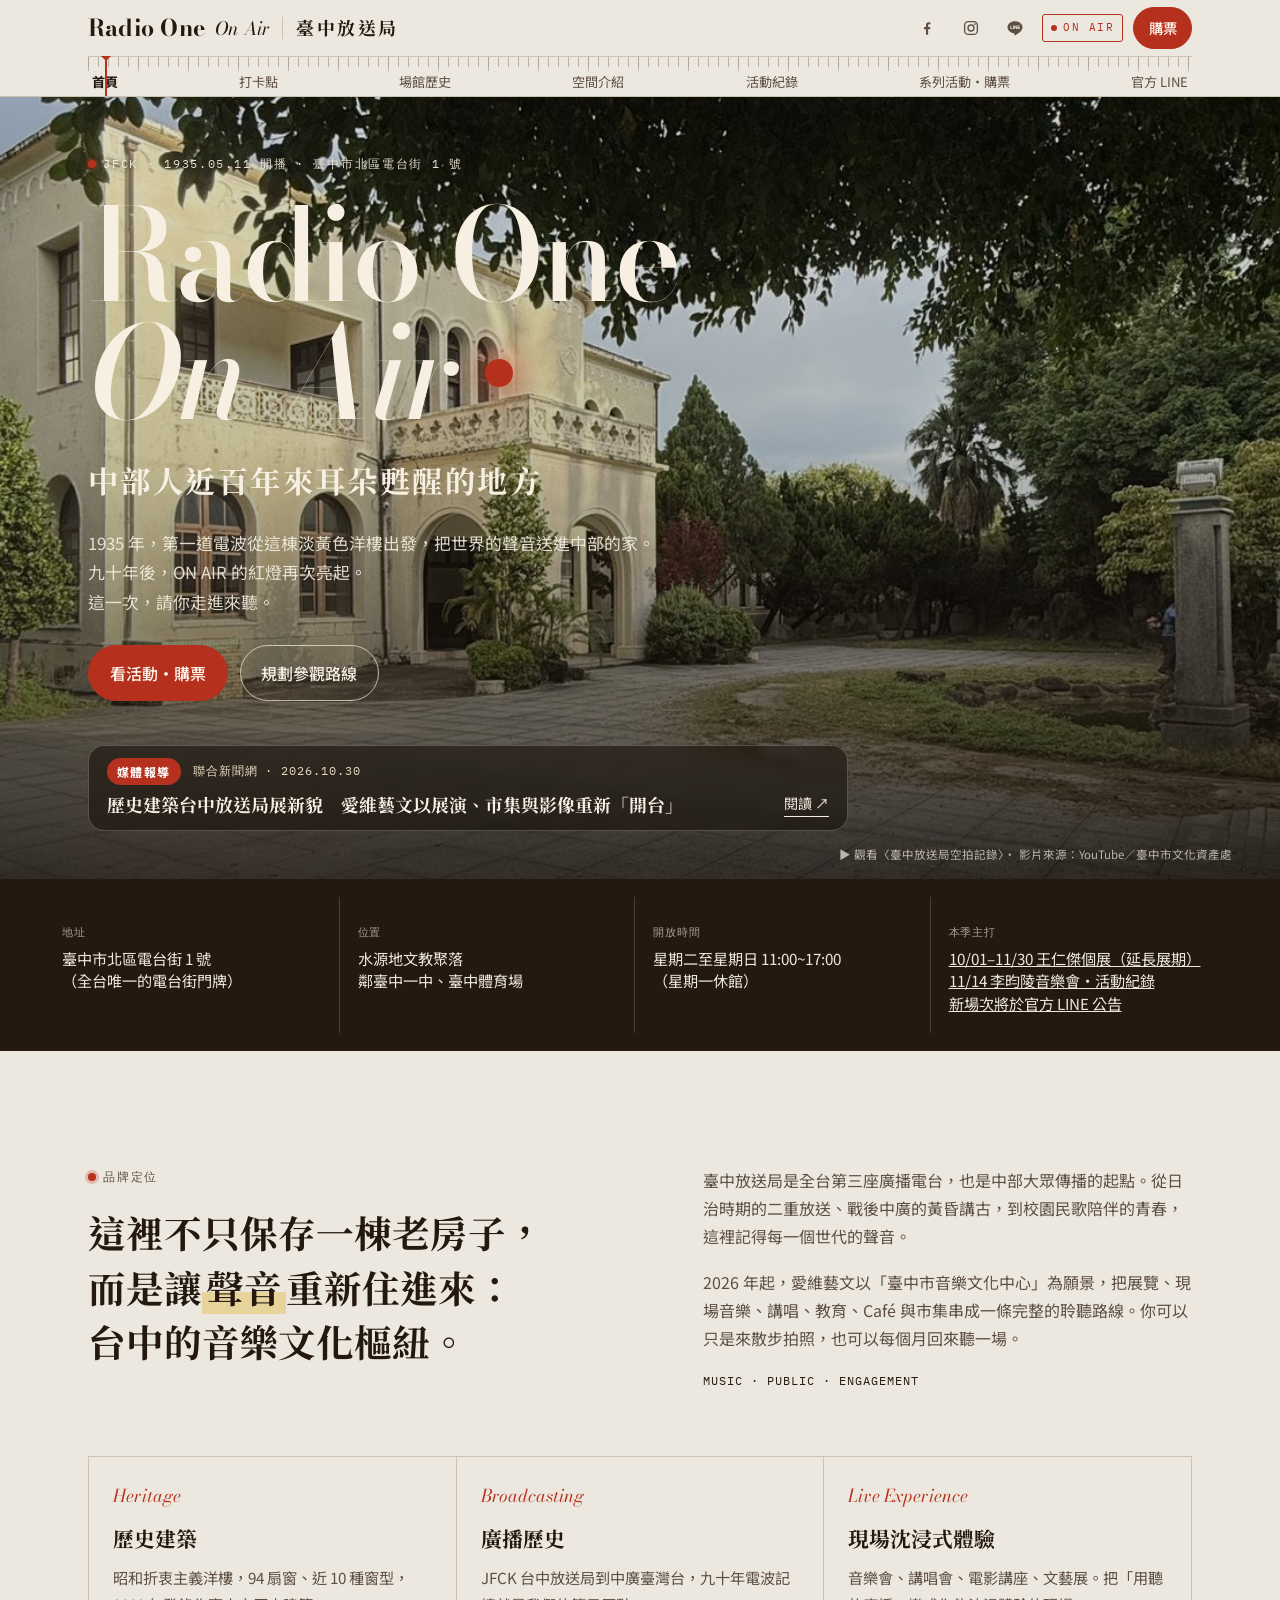
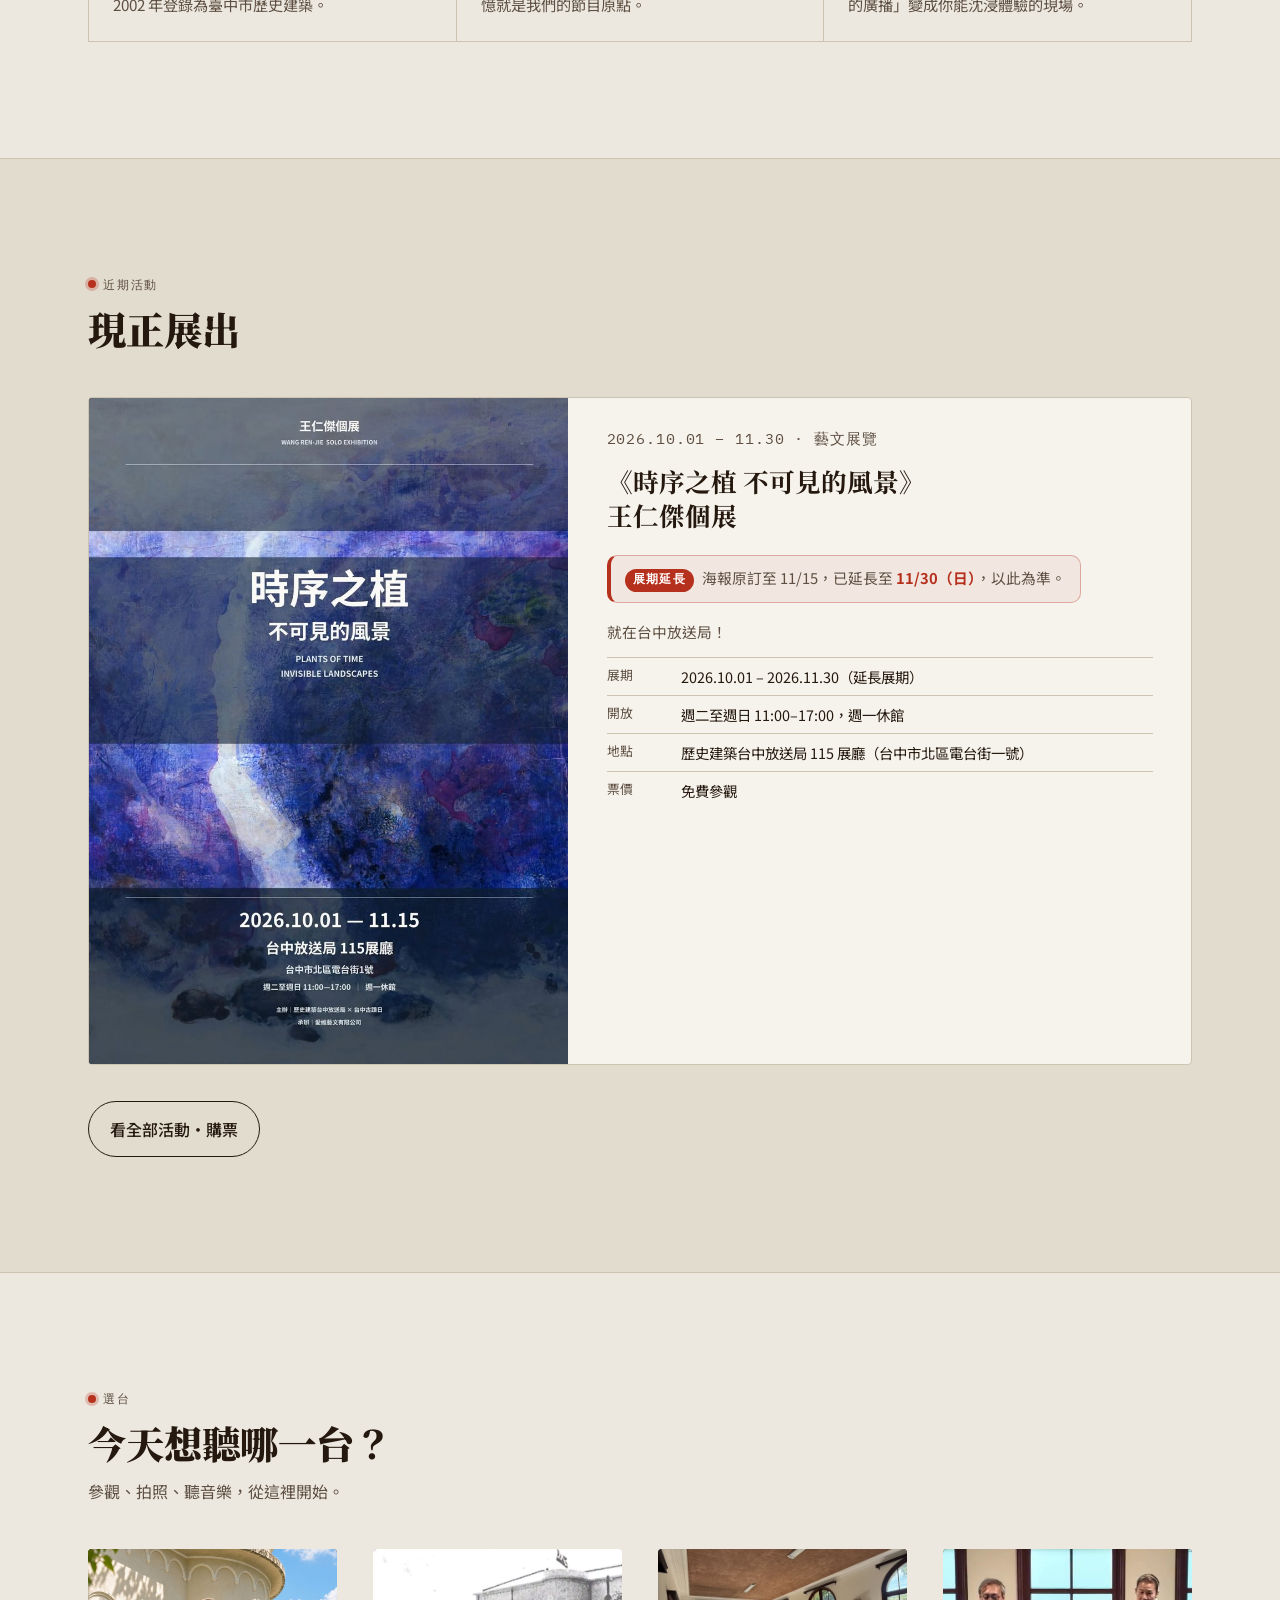
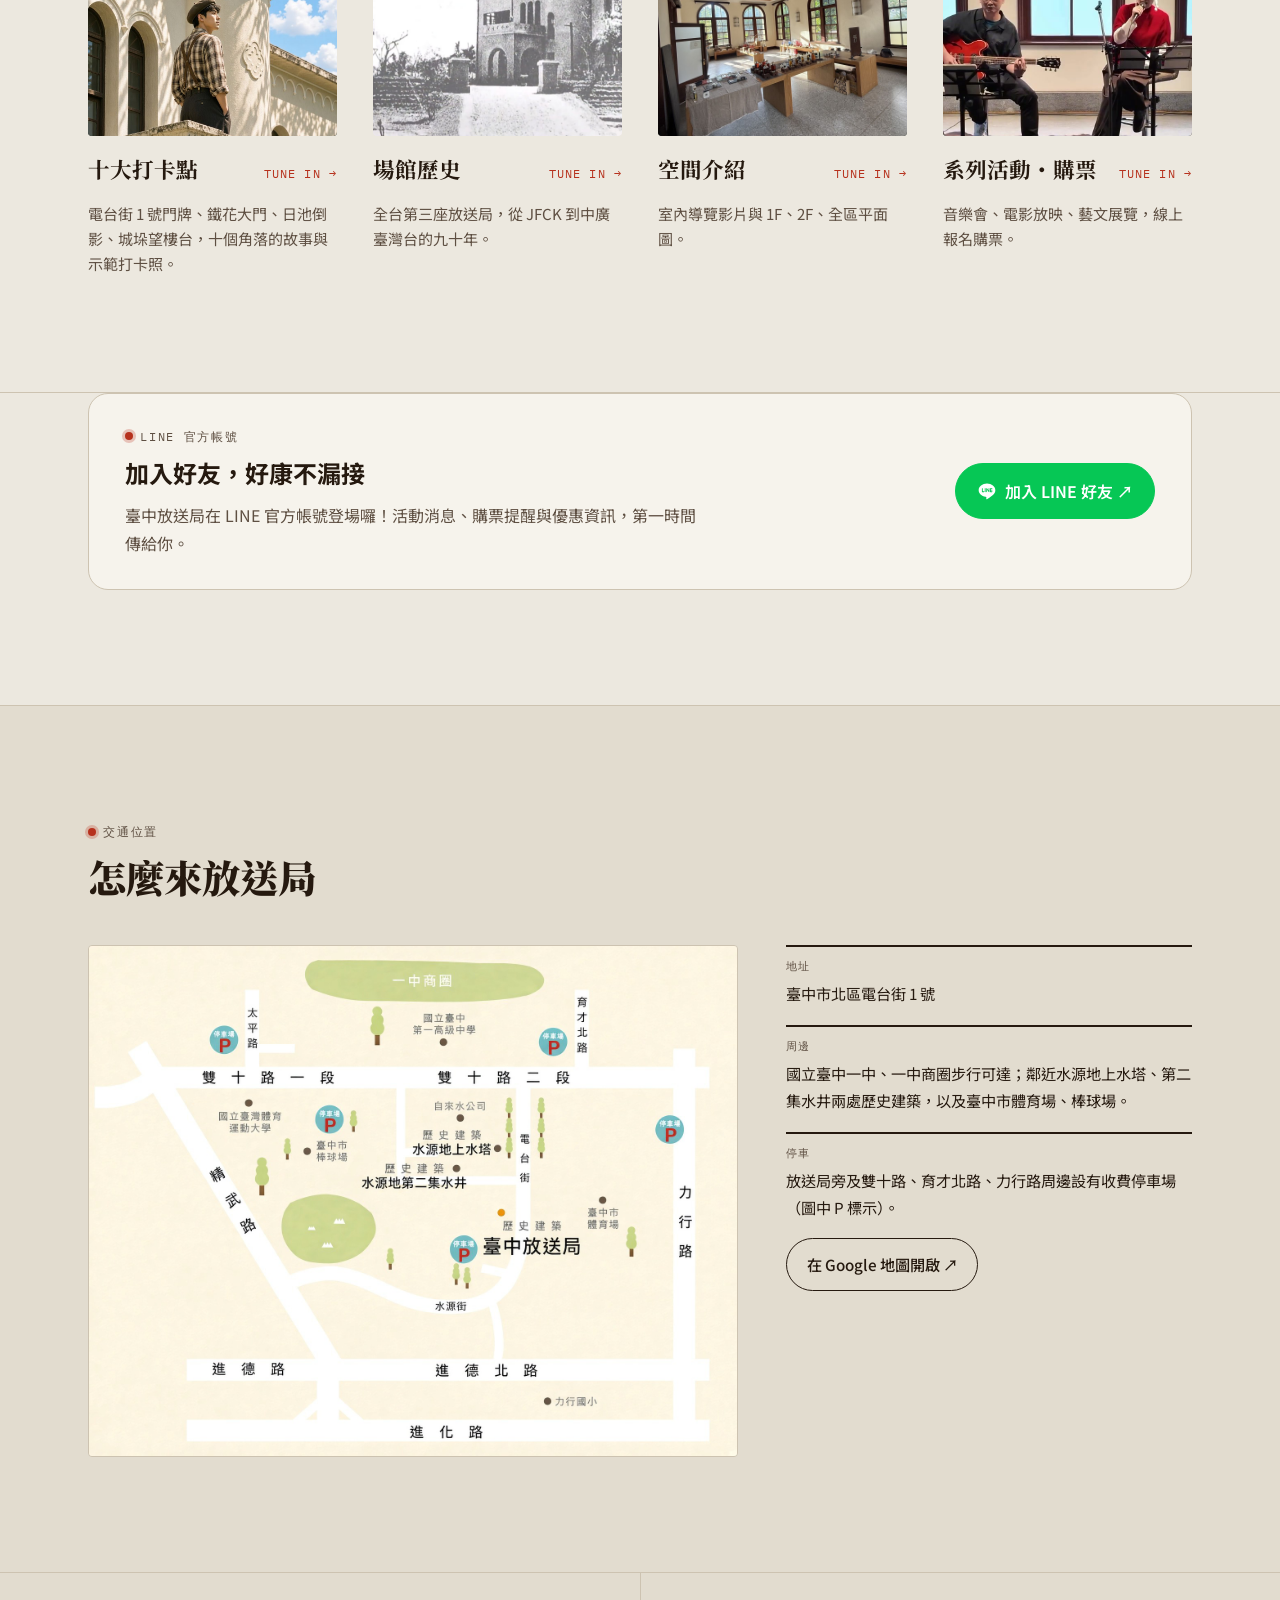
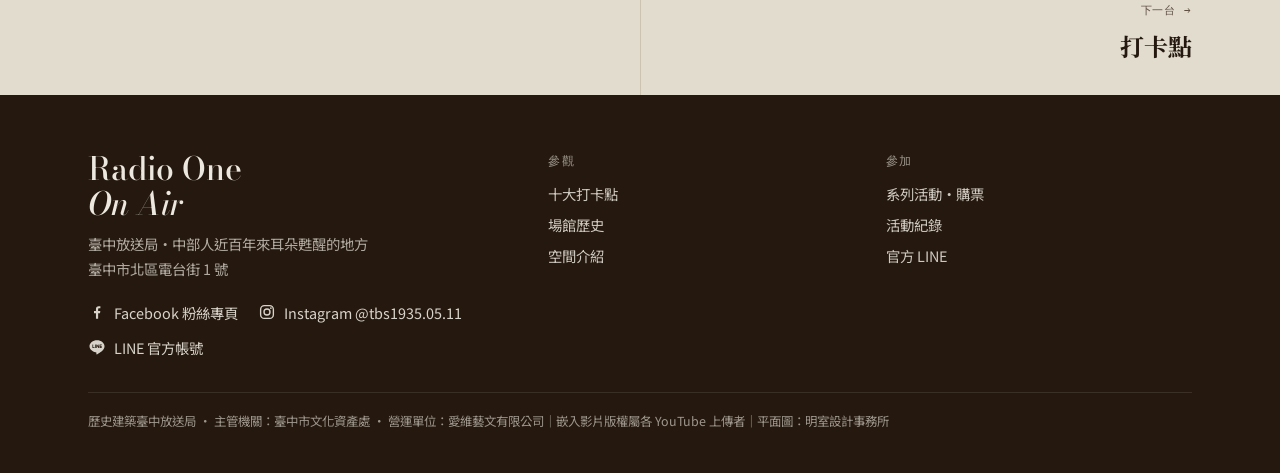
==== commit c796b2c5: "首頁系列活動卡片：無活動時改用音樂會現場照 Co-Authored-By: Claude Opus 5.5 <noreply@anthropic.com> Claude-Session: https:" ====
--- a/index.html
+++ b/index.html
@@ -4,7 +4,7 @@
 <meta charset="utf-8">
 <meta name="viewport" content="width=device-width, initial-scale=1, viewport-fit=cover">
 <title>Radio One On Air</title>
-<meta name="description" content="臺中放送局 Radio One On Air：中部人近百年來耳朵甦醒的地方。參觀、打卡、音樂會購票、會員與場地租借。">
+<meta name="description" content="臺中放送局 Radio One On Air：中部人近百年來耳朵甦醒的地方。參觀、打卡、活動資訊與購票。">
 <link rel="preconnect" href="https://fonts.googleapis.com">
 <link rel="preconnect" href="https://fonts.gstatic.com" crossorigin>
 <link rel="stylesheet" href="https://fonts.googleapis.com/css2?family=Bodoni+Moda:ital,opsz,wght@0,6..96,500;0,6..96,700;1,6..96,500&family=IBM+Plex+Mono:wght@400;500&family=Noto+Sans+TC:wght@400;500;700&family=Noto+Serif+TC:wght@500;700;900&display=swap">
@@ -16,7 +16,7 @@
     <div class="hdr-row">
       <a class="logo" href="index.html"><b>Radio One</b><i>On Air</i><small>臺中放送局</small></a>
       <div class="hdr-cta">
-        <a class="soc" href="https://www.facebook.com/fangsungstudio" target="_blank" rel="noopener" aria-label="臺中放送局 Facebook 粉絲專頁"><svg viewBox="0 0 24 24" width="18" height="18" aria-hidden="true"><path fill="currentColor" d="M13.5 21v-7.5h2.5l.4-3h-2.9V8.6c0-.9.3-1.5 1.5-1.5h1.5V4.4c-.3 0-1.2-.1-2.2-.1-2.2 0-3.7 1.3-3.7 3.8v2.4H8v3h2.6V21h2.9z"/></svg></a><a class="soc" href="https://www.instagram.com/tbs1935.05.11" target="_blank" rel="noopener" aria-label="臺中放送局 Instagram"><svg viewBox="0 0 24 24" width="18" height="18" aria-hidden="true"><rect x="3.5" y="3.5" width="17" height="17" rx="5" fill="none" stroke="currentColor" stroke-width="1.8"/><circle cx="12" cy="12" r="4" fill="none" stroke="currentColor" stroke-width="1.8"/><circle cx="17.2" cy="6.8" r="1.2" fill="currentColor"/></svg></a>
+        <a class="soc" href="https://www.facebook.com/fangsungstudio" target="_blank" rel="noopener" aria-label="臺中放送局 Facebook 粉絲專頁"><svg viewBox="0 0 24 24" width="18" height="18" aria-hidden="true"><path fill="currentColor" d="M13.5 21v-7.5h2.5l.4-3h-2.9V8.6c0-.9.3-1.5 1.5-1.5h1.5V4.4c-.3 0-1.2-.1-2.2-.1-2.2 0-3.7 1.3-3.7 3.8v2.4H8v3h2.6V21h2.9z"/></svg></a><a class="soc" href="https://www.instagram.com/tbs1935.05.11" target="_blank" rel="noopener" aria-label="臺中放送局 Instagram"><svg viewBox="0 0 24 24" width="18" height="18" aria-hidden="true"><rect x="3.5" y="3.5" width="17" height="17" rx="5" fill="none" stroke="currentColor" stroke-width="1.8"/><circle cx="12" cy="12" r="4" fill="none" stroke="currentColor" stroke-width="1.8"/><circle cx="17.2" cy="6.8" r="1.2" fill="currentColor"/></svg></a><a class="soc" href="https://lin.ee/pATTQXr" target="_blank" rel="noopener" aria-label="臺中放送局 LINE 官方帳號"><svg viewBox="0 0 24 24" width="18" height="18" aria-hidden="true"><path fill="currentColor" d="M12 3C6.5 3 2 6.6 2 11c0 3.9 3.5 7.2 8.3 7.9.3.1.8.2.9.5.1.3.1.7 0 1l-.1.9c0 .3-.2 1 .9.5s5.9-3.5 8-5.9C21.5 14.3 22 12.7 22 11c0-4.4-4.5-8-10-8zM8.3 13.4H6.4c-.3 0-.5-.2-.5-.5V9.1c0-.3.2-.5.5-.5s.5.2.5.5v3.3h1.4c.3 0 .5.2.5.5s-.2.5-.5.5zm2-.5c0 .3-.2.5-.5.5s-.5-.2-.5-.5V9.1c0-.3.2-.5.5-.5s.5.2.5.5v3.8zm4.6 0c0 .2-.1.4-.3.5h-.2c-.2 0-.3-.1-.4-.2l-1.9-2.6v2.3c0 .3-.2.5-.5.5s-.5-.2-.5-.5V9.1c0-.2.1-.4.3-.5h.2c.2 0 .3.1.4.2l1.9 2.6V9.1c0-.3.2-.5.5-.5s.5.2.5.5v3.8zm3.1-2.4c.3 0 .5.2.5.5s-.2.5-.5.5h-1.4v.9H18c.3 0 .5.2.5.5s-.2.5-.5.5h-1.9c-.3 0-.5-.2-.5-.5V9.1c0-.3.2-.5.5-.5H18c.3 0 .5.2.5.5s-.2.5-.5.5h-1.4v.9H18z"/></svg></a>
         <span class="onair" aria-label="現正放送">ON AIR</span>
         <a class="btn small solid" href="events.html">購票</a>
         <button class="menu-btn" id="menuBtn" aria-expanded="false" aria-controls="drawer">選台</button>
@@ -26,7 +26,7 @@
   <div class="wrap">
     <nav class="dial" aria-label="網站導覽">
       <div class="dial-scale"></div>
-      <ol id="dialList"><li><a href="index.html" aria-current="page">首頁</a></li><li><a href="spots.html">打卡點</a></li><li><a href="history.html">場館歷史</a></li><li><a href="spaces.html">空間介紹</a></li><li><a href="archive.html">活動紀錄</a></li><li><a href="events.html">系列活動・購票</a></li><li><a href="club.html">Radio One Club</a></li><li><a href="rental.html">租借場地</a></li></ol>
+      <ol id="dialList"><li><a href="index.html" aria-current="page">首頁</a></li><li><a href="spots.html">打卡點</a></li><li><a href="history.html">場館歷史</a></li><li><a href="spaces.html">空間介紹</a></li><li><a href="archive.html">活動紀錄</a></li><li><a href="events.html">系列活動・購票</a></li><li><a href="line.html">官方 LINE</a></li></ol>
       <div class="dial-now"><span class="mono">TUNED</span><b>首頁</b></div>
       <div class="needle" id="needle"></div>
     </nav>
@@ -34,8 +34,8 @@
 </header>
 <div class="drawer" id="drawer" hidden>
   <button class="btn small close" id="drawerClose">關閉</button>
-  <a href="index.html" aria-current="page">首頁 <span>Home</span></a><a href="spots.html">打卡點 <span>Photo Spots</span></a><a href="history.html">場館歷史 <span>History</span></a><a href="spaces.html">空間介紹 <span>Spaces</span></a><a href="archive.html">活動紀錄 <span>Archive</span></a><a href="events.html">系列活動・購票 <span>Events & Tickets</span></a><a href="club.html">Radio One Club <span>Membership</span></a><a href="rental.html">租借場地 <span>Venue Hire</span></a>
-  <p class="drawer-soc"><a href="https://www.facebook.com/fangsungstudio" target="_blank" rel="noopener">Facebook ↗</a><a href="https://www.instagram.com/tbs1935.05.11" target="_blank" rel="noopener">Instagram ↗</a></p>
+  <a href="index.html" aria-current="page">首頁 <span>Home</span></a><a href="spots.html">打卡點 <span>Photo Spots</span></a><a href="history.html">場館歷史 <span>History</span></a><a href="spaces.html">空間介紹 <span>Spaces</span></a><a href="archive.html">活動紀錄 <span>Archive</span></a><a href="events.html">系列活動・購票 <span>Events & Tickets</span></a><a href="line.html">官方 LINE <span>LINE Official</span></a>
+  <p class="drawer-soc"><a href="https://www.facebook.com/fangsungstudio" target="_blank" rel="noopener">Facebook ↗</a><a href="https://www.instagram.com/tbs1935.05.11" target="_blank" rel="noopener">Instagram ↗</a><a href="https://lin.ee/pATTQXr" target="_blank" rel="noopener">LINE ↗</a></p>
 </div>
 <main><section id="home"><div class="hero">
     <div class="hero-media"><img src="assets/img/facade-canopy.jpg" alt="老榕樹蔭下的臺中放送局淡黃色洋樓主立面與拱門玄關"></div>
@@ -44,12 +44,12 @@
       <p class="eyebrow"><span class="lamp"></span>JFCK · 1935.05.11 開播 · 臺中市北區電台街 1 號</p>
       <h1>Radio One<br><i class="air">On Air</i></h1>
       <p class="sub">中部人近百年來耳朵甦醒的地方</p>
-      <p class="lead">1935 年，第一道電波從這棟淡黃色洋樓出發，把世界的聲音送進中部的家。九十年後，ON AIR 的紅燈再次亮起。這一次，請你走進來聽。</p>
+      <p class="lead two-line"><span>1935 年，第一道電波從這棟淡黃色洋樓出發，把世界的聲音送進中部的家。</span><span>九十年後，ON AIR 的紅燈再次亮起。</span><span>這一次，請你走進來聽。</span></p>
       <div class="hero-actions">
         <a class="btn solid" href="events.html">看活動・購票</a>
         <a class="btn" href="spots.html">規劃參觀路線</a>
-        <a class="btn" href="rental.html">租借場地</a>
       </div>
+      <a class="press-pill" href="https://udn.com/news/story/7325/9847876" target="_blank" rel="noopener"><span class="tag">媒體報導</span><span class="src">聯合新聞網 · 2026.10.30</span><b>歷史建築台中放送局展新貌　愛維藝文以展演、市集與影像重新「開台」</b><span class="go">閱讀 ↗</span></a>
     </div>
     <a class="hero-credit" id="heroCredit" href="https://www.youtube.com/watch?v=VDBO9sTBm-Y" target="_blank" rel="noopener">▶ 觀看〈臺中放送局空拍記錄〉· 影片來源：YouTube／臺中市文化資產處</a>
   </div>
@@ -57,8 +57,8 @@
     <div class="wrap">
       <div><span class="mono">地址</span><p>臺中市北區電台街 1 號<br>（全台唯一的電台街門牌）</p></div>
       <div><span class="mono">位置</span><p>水源地文教聚落<br>鄰臺中一中、臺中體育場</p></div>
-      <div><span class="mono">開放時間</span><p>依官方 LINE 公告<br>園區參觀免費</p></div>
-      <div><span class="mono">本季主打</span><p><a href="#next">10/01–11/15 王仁傑個展</a><br><a href="#next">10/30–31 放送爵士週</a><br><a href="#next">10/31–11/01 Radio Market</a></p></div>
+      <div><span class="mono">開放時間</span><p>星期二至星期日 11:00~17:00<br>（星期一休館）</p></div>
+      <div><span class="mono">本季主打</span><p><a href="#next">10/01–11/30 王仁傑個展（延長展期）</a><br><a href="archive.html#recent">11/14 李昀陵音樂會・活動紀錄</a><br><a href="line.html">新場次將於官方 LINE 公告</a></p></div>
     </div>
   </div>
   </section><section class="sec block " id="about"><div class="wrap"><div class="manifesto">
@@ -77,30 +77,17 @@
       <div class="pillar"><span class="k">Broadcasting</span><h3>廣播歷史</h3><p>JFCK 台中放送局到中廣臺灣台，九十年電波記憶就是我們的節目原點。</p></div>
       <div class="pillar"><span class="k">Live Experience</span><h3>現場沈浸式體驗</h3><p>音樂會、講唱會、電影講座、文藝展。把「用聽的廣播」變成你能沈浸體驗的現場。</p></div>
     </div>
-  </div></section><section class="sec block alt" id="next"><div class="wrap"><div class="blk-h"><p class="eyebrow"><span class="lamp"></span>近期活動</p><h2>十月，放送局正熱鬧</h2></div><div class="evnow">
+  </div></section><section class="sec block alt" id="next"><div class="wrap"><div class="blk-h"><p class="eyebrow"><span class="lamp"></span>近期活動</p><h2>現正展出</h2></div><div class="evnow evone">
 <article class="ev"><div class="ph"><img class="poster" src="assets/img/event-wang-renjie.jpg" alt="王仁傑個展《時序之植 不可見的風景》海報" loading="lazy" style="object-position:50% 30%"></div><div class="bd">
-<p class="when">2026.10.01 – 11.15 · 藝文展覽</p><h3>《時序之植 不可見的風景》<br>王仁傑個展</h3>
+<p class="when">2026.10.01 – 11.30 · 藝文展覽</p><h3>《時序之植 不可見的風景》<br>王仁傑個展</h3><p class="ext-note"><b>展期延長</b>海報原訂至 11/15，已延長至 <strong>11/30（日）</strong>，以此為準。</p>
 <p>就在台中放送局！</p>
-<dl><div><dt>展期</dt><dd>2026.10.01 – 2026.11.15</dd></div><div><dt>開放</dt><dd>週二至週日 11:00–17:00，週一休館</dd></div><div><dt>地點</dt><dd>歷史建築台中放送局 115 展廳（台中市北區電台街一號）</dd></div><div><dt>票價</dt><dd>免費參觀</dd></div></dl></div></article>
-<article class="ev"><div class="ph"><img class="poster" src="assets/img/event-jazz-week.jpg" alt="10月放送爵士週海報" loading="lazy" style="object-position:50% 0%"></div><div class="bd">
-<p class="when">10.30 五 – 10.31 六 · 爵士音樂會</p><h3>10月｜放送爵士週</h3>
-<p>十月的尾聲，我們把爵士樂帶進了台中最有歷史溫度的台中放送局。兩天、不同的演出陣容，邀請你用音樂，慢慢品味美好的秋天。</p>
-<ul><li><b>10/30（五）19:30–21:30</b>Kuljiyan 谷莉姎爵士四重奏</li><li><b>10/31（六）14:30–16:30</b>Sonia 爵士四重奏</li></ul>
-<dl><div><dt>票價</dt><dd>$700（含 $150 酒水折抵）</dd></div><div><dt>地點</dt><dd>歷史建築 台中放送局（台中市北區電台街一號）</dd></div><div><dt>演出設計</dt><dd>MileSpace．Live Jazz 邁爾斯爵士空間</dd></div></dl>
-<p class="note">10/31 園區當天設有 Radio Market 電台市籌辦的音樂市集活動，歡迎自由漫步入場！</p>
-<a class="btn small solid" href="https://forms.gle/mcWh7B6qrnvoGLVPA" target="_blank" rel="noopener">場次資訊與購票 ↗</a></div></article>
-<article class="ev"><div class="ph"><img src="assets/img/event-radio-market.jpg" alt="Radio Market 電台市：城市派對" loading="lazy" style="object-position:50% 30%"></div><div class="bd">
-<p class="when">10.31 六 – 11.01 日 · 市集</p><h3>Radio Market 電台市</h3>
-<p>建築 × 風格品牌 × 爵士 × 電子音樂重新組合，白天到黑夜，從市集變成一場城市派對。白天，是逛市集、喝咖啡、選物、認識品牌的時間；午後，爵士樂開始響起，讓場地重新有了播放聲音的角色；傍晚，音樂轉換成 DJ 電音，從市集慢慢變成一場城市派對。</p>
-<dl><div><dt>時間</dt><dd>14:00–20:00</dd></div><div><dt>地點</dt><dd>台中放送局廣場</dd></div></dl>
-<a class="btn small" href="https://www.instagram.com/radio__market" target="_blank" rel="noopener">追蹤 Instagram 最新動態 ↗</a></div></article>
+<dl><div><dt>展期</dt><dd>2026.10.01 – 2026.11.30<span style="white-space:nowrap">（延長展期）</span></dd></div><div><dt>開放</dt><dd>週二至週日 11:00–17:00，週一休館</dd></div><div><dt>地點</dt><dd>歷史建築台中放送局 115 展廳（台中市北區電台街一號）</dd></div><div><dt>票價</dt><dd>免費參觀</dd></div></dl></div></article>
 </div>
-<p style="margin-top:36px"><a class="btn" href="events.html">看全部活動・購票</a></p></div></section><section class="sec block " id="explore"><div class="wrap"><div class="blk-h"><p class="eyebrow"><span class="lamp"></span>選台</p><h2>今天想聽哪一台？</h2><p>參觀、聽音樂、加入會員或租場地，從這裡開始。</p></div><div class="explore"><a class="xcard first" href="spots.html"><div class="ph"><img src="assets/img/home-balcony.jpg" alt="十大打卡點" loading="lazy" style="object-position:50% 30%"></div><div class="lab"><h3>十大打卡點</h3><span class="go">TUNE IN →</span></div><p>電台街 1 號門牌、鐵花大門、日池倒影、城垛望樓台，十個角落的故事與示範打卡照。</p></a><a class="xcard " href="history.html"><div class="ph"><img src="assets/img/home-jfck-1935.jpg" alt="場館歷史" loading="lazy" style="object-position:50% 50%"></div><div class="lab"><h3>場館歷史</h3><span class="go">TUNE IN →</span></div><p>全台第三座放送局，從 JFCK 到中廣臺灣台的九十年。</p></a><a class="xcard " href="spaces.html"><div class="ph"><img src="assets/img/home-shop-room.jpg" alt="空間介紹" loading="lazy" style="object-position:50% 60%"></div><div class="lab"><h3>空間介紹</h3><span class="go">TUNE IN →</span></div><p>室內導覽影片與 1F、2F、全區平面圖。</p></a><a class="xcard " href="events.html"><div class="ph"><img src="assets/img/home-jazz-week.jpg" alt="系列活動・購票" loading="lazy" style="object-position:50% 0%"></div><div class="lab"><h3>系列活動・購票</h3><span class="go">TUNE IN →</span></div><p>週六留聲講唱會、四季主題音樂會、爵士週，線上購票。</p></a><a class="xcard " href="club.html"><div class="ph"><img src="assets/img/home-onair.jpg" alt="Radio One Club" loading="lazy" style="object-position:50% 35%"></div><div class="lab"><h3>Radio One Club</h3><span class="go">TUNE IN →</span></div><p>會員方案規劃中：免費加入享購票 95 折、集十張票送一張。</p></a><a class="xcard " href="rental.html"><div class="ph"><img src="assets/img/multi-hall.jpg" alt="租借場地" loading="lazy" style="object-position:50% 55%"></div><div class="lab"><h3>租借場地</h3><span class="go">TUNE IN →</span></div><p>80 席室內到 500 人庭園，暫定租借辦法與收費方式。</p></a></div></div></section><section class="sec block alt" id="location"><div class="wrap"><div class="blk-h"><p class="eyebrow"><span class="lamp"></span>交通位置</p><h2>怎麼來放送局</h2></div><div class="loc"><div class="loc-map"><img src="assets/img/location-map.jpg" alt="臺中放送局位置圖：位於北區電台街，鄰近臺中一中、水源地上水塔與臺中市體育場" loading="lazy"></div><div class="loc-info"><div><span class="mono">地址</span><p>臺中市北區電台街 1 號</p></div><div><span class="mono">周邊</span><p>國立臺中一中、一中商圈步行可達；鄰近水源地上水塔、第二集水井兩處歷史建築，以及臺中市體育場、棒球場。</p></div><div><span class="mono">停車</span><p>放送局旁及雙十路、育才北路、力行路周邊設有收費停車場（圖中 P 標示）。</p></div><p><a class="btn" href="https://www.google.com/maps/search/?api=1&query=%E8%87%BA%E4%B8%AD%E6%94%BE%E9%80%81%E5%B1%80" target="_blank" rel="noopener">在 Google 地圖開啟 ↗</a></p></div></div></div></section></main><nav class="pager" aria-label="上一頁與下一頁"><div class="wrap"><span></span><a class="next" href="spots.html"><span class="mono">下一台 →</span><b>打卡點</b></a></div></nav><footer>
+<p style="margin-top:36px"><a class="btn" href="events.html">看全部活動・購票</a></p></div></section><section class="sec block " id="explore"><div class="wrap"><div class="blk-h"><p class="eyebrow"><span class="lamp"></span>選台</p><h2>今天想聽哪一台？</h2><p>參觀、拍照、聽音樂，從這裡開始。</p></div><div class="explore explore-4"><a class="xcard" href="spots.html"><div class="ph"><img src="assets/img/home-balcony.jpg" alt="十大打卡點" loading="lazy" style="object-position:50% 30%"></div><div class="lab"><h3>十大打卡點</h3><span class="go">TUNE IN →</span></div><p>電台街 1 號門牌、鐵花大門、日池倒影、城垛望樓台，十個角落的故事與示範打卡照。</p></a><a class="xcard " href="history.html"><div class="ph"><img src="assets/img/home-jfck-1935.jpg" alt="場館歷史" loading="lazy" style="object-position:50% 50%"></div><div class="lab"><h3>場館歷史</h3><span class="go">TUNE IN →</span></div><p>全台第三座放送局，從 JFCK 到中廣臺灣台的九十年。</p></a><a class="xcard " href="spaces.html"><div class="ph"><img src="assets/img/home-shop-room.jpg" alt="空間介紹" loading="lazy" style="object-position:50% 60%"></div><div class="lab"><h3>空間介紹</h3><span class="go">TUNE IN →</span></div><p>室內導覽影片與 1F、2F、全區平面圖。</p></a><a class="xcard " href="events.html"><div class="ph"><img src="assets/img/ev-concert-recap-6.jpg" alt="臺中放送局大窗前的音樂會現場" loading="lazy" style="object-position:50% 45%"></div><div class="lab"><h3>系列活動・購票</h3><span class="go">TUNE IN →</span></div><p>音樂會、電影放映、藝文展覽，線上報名購票。</p></a></div></div></section><section class="sec block line-band"><div class="wrap"><div class="line-cta"><div><p class="eyebrow"><span class="lamp"></span>LINE 官方帳號</p><h2>加入好友，好康不漏接</h2><p>臺中放送局在 LINE 官方帳號登場囉！活動消息、購票提醒與優惠資訊，第一時間傳給你。</p></div><a class="btn line-btn" href="https://lin.ee/pATTQXr" target="_blank" rel="noopener"><svg viewBox="0 0 24 24" width="18" height="18" aria-hidden="true"><path fill="currentColor" d="M12 3C6.5 3 2 6.6 2 11c0 3.9 3.5 7.2 8.3 7.9.3.1.8.2.9.5.1.3.1.7 0 1l-.1.9c0 .3-.2 1 .9.5s5.9-3.5 8-5.9C21.5 14.3 22 12.7 22 11c0-4.4-4.5-8-10-8zM8.3 13.4H6.4c-.3 0-.5-.2-.5-.5V9.1c0-.3.2-.5.5-.5s.5.2.5.5v3.3h1.4c.3 0 .5.2.5.5s-.2.5-.5.5zm2-.5c0 .3-.2.5-.5.5s-.5-.2-.5-.5V9.1c0-.3.2-.5.5-.5s.5.2.5.5v3.8zm4.6 0c0 .2-.1.4-.3.5h-.2c-.2 0-.3-.1-.4-.2l-1.9-2.6v2.3c0 .3-.2.5-.5.5s-.5-.2-.5-.5V9.1c0-.2.1-.4.3-.5h.2c.2 0 .3.1.4.2l1.9 2.6V9.1c0-.3.2-.5.5-.5s.5.2.5.5v3.8zm3.1-2.4c.3 0 .5.2.5.5s-.2.5-.5.5h-1.4v.9H18c.3 0 .5.2.5.5s-.2.5-.5.5h-1.9c-.3 0-.5-.2-.5-.5V9.1c0-.3.2-.5.5-.5H18c.3 0 .5.2.5.5s-.2.5-.5.5h-1.4v.9H18z"/></svg>加入 LINE 好友 ↗</a></div></div></section><section class="sec block alt" id="location"><div class="wrap"><div class="blk-h"><p class="eyebrow"><span class="lamp"></span>交通位置</p><h2>怎麼來放送局</h2></div><div class="loc"><div class="loc-map"><img src="assets/img/location-map.jpg" alt="臺中放送局位置圖：位於北區電台街，鄰近臺中一中、水源地上水塔與臺中市體育場" loading="lazy"></div><div class="loc-info"><div><span class="mono">地址</span><p>臺中市北區電台街 1 號</p></div><div><span class="mono">周邊</span><p>國立臺中一中、一中商圈步行可達；鄰近水源地上水塔、第二集水井兩處歷史建築，以及臺中市體育場、棒球場。</p></div><div><span class="mono">停車</span><p>放送局旁及雙十路、育才北路、力行路周邊設有收費停車場（圖中 P 標示）。</p></div><p><a class="btn" href="https://www.google.com/maps/search/?api=1&query=%E8%87%BA%E4%B8%AD%E6%94%BE%E9%80%81%E5%B1%80" target="_blank" rel="noopener">在 Google 地圖開啟 ↗</a></p></div></div></div></section></main><nav class="pager" aria-label="上一頁與下一頁"><div class="wrap"><span></span><a class="next" href="spots.html"><span class="mono">下一台 →</span><b>打卡點</b></a></div></nav><footer>
   <div class="wrap">
-    <div class="brand"><b>Radio One<br><i>On Air</i></b><p>臺中放送局・中部人近百年來耳朵甦醒的地方<br>臺中市北區電台街 1 號</p><p class="foot-soc"><a href="https://www.facebook.com/fangsungstudio" target="_blank" rel="noopener"><svg viewBox="0 0 24 24" width="18" height="18" aria-hidden="true"><path fill="currentColor" d="M13.5 21v-7.5h2.5l.4-3h-2.9V8.6c0-.9.3-1.5 1.5-1.5h1.5V4.4c-.3 0-1.2-.1-2.2-.1-2.2 0-3.7 1.3-3.7 3.8v2.4H8v3h2.6V21h2.9z"/></svg>Facebook 粉絲專頁</a><a href="https://www.instagram.com/tbs1935.05.11" target="_blank" rel="noopener"><svg viewBox="0 0 24 24" width="18" height="18" aria-hidden="true"><rect x="3.5" y="3.5" width="17" height="17" rx="5" fill="none" stroke="currentColor" stroke-width="1.8"/><circle cx="12" cy="12" r="4" fill="none" stroke="currentColor" stroke-width="1.8"/><circle cx="17.2" cy="6.8" r="1.2" fill="currentColor"/></svg>Instagram @tbs1935.05.11</a></p></div>
+    <div class="brand"><b>Radio One<br><i>On Air</i></b><p>臺中放送局・中部人近百年來耳朵甦醒的地方<br>臺中市北區電台街 1 號</p><p class="foot-soc"><a href="https://www.facebook.com/fangsungstudio" target="_blank" rel="noopener"><svg viewBox="0 0 24 24" width="18" height="18" aria-hidden="true"><path fill="currentColor" d="M13.5 21v-7.5h2.5l.4-3h-2.9V8.6c0-.9.3-1.5 1.5-1.5h1.5V4.4c-.3 0-1.2-.1-2.2-.1-2.2 0-3.7 1.3-3.7 3.8v2.4H8v3h2.6V21h2.9z"/></svg>Facebook 粉絲專頁</a><a href="https://www.instagram.com/tbs1935.05.11" target="_blank" rel="noopener"><svg viewBox="0 0 24 24" width="18" height="18" aria-hidden="true"><rect x="3.5" y="3.5" width="17" height="17" rx="5" fill="none" stroke="currentColor" stroke-width="1.8"/><circle cx="12" cy="12" r="4" fill="none" stroke="currentColor" stroke-width="1.8"/><circle cx="17.2" cy="6.8" r="1.2" fill="currentColor"/></svg>Instagram @tbs1935.05.11</a><a href="https://lin.ee/pATTQXr" target="_blank" rel="noopener"><svg viewBox="0 0 24 24" width="18" height="18" aria-hidden="true"><path fill="currentColor" d="M12 3C6.5 3 2 6.6 2 11c0 3.9 3.5 7.2 8.3 7.9.3.1.8.2.9.5.1.3.1.7 0 1l-.1.9c0 .3-.2 1 .9.5s5.9-3.5 8-5.9C21.5 14.3 22 12.7 22 11c0-4.4-4.5-8-10-8zM8.3 13.4H6.4c-.3 0-.5-.2-.5-.5V9.1c0-.3.2-.5.5-.5s.5.2.5.5v3.3h1.4c.3 0 .5.2.5.5s-.2.5-.5.5zm2-.5c0 .3-.2.5-.5.5s-.5-.2-.5-.5V9.1c0-.3.2-.5.5-.5s.5.2.5.5v3.8zm4.6 0c0 .2-.1.4-.3.5h-.2c-.2 0-.3-.1-.4-.2l-1.9-2.6v2.3c0 .3-.2.5-.5.5s-.5-.2-.5-.5V9.1c0-.2.1-.4.3-.5h.2c.2 0 .3.1.4.2l1.9 2.6V9.1c0-.3.2-.5.5-.5s.5.2.5.5v3.8zm3.1-2.4c.3 0 .5.2.5.5s-.2.5-.5.5h-1.4v.9H18c.3 0 .5.2.5.5s-.2.5-.5.5h-1.9c-.3 0-.5-.2-.5-.5V9.1c0-.3.2-.5.5-.5H18c.3 0 .5.2.5.5s-.2.5-.5.5h-1.4v.9H18z"/></svg>LINE 官方帳號</a></p></div>
     <div><h4>參觀</h4><ul><li><a href="spots.html">十大打卡點</a></li><li><a href="history.html">場館歷史</a></li><li><a href="spaces.html">空間介紹</a></li></ul></div>
-    <div><h4>參加</h4><ul><li><a href="events.html">系列活動・購票</a></li><li><a href="club.html">Radio One Club</a></li><li><a href="archive.html">活動紀錄</a></li></ul></div>
-    <div><h4>合作</h4><ul><li><a href="rental.html">租借場地</a></li><li><a href="rental.html#enquiry">預約諮詢</a></li></ul></div>
+    <div><h4>參加</h4><ul><li><a href="events.html">系列活動・購票</a></li><li><a href="archive.html">活動紀錄</a></li><li><a href="line.html">官方 LINE</a></li></ul></div>
     <p class="fine">歷史建築臺中放送局 · 主管機關：臺中市文化資產處 · 營運單位：愛維藝文有限公司｜嵌入影片版權屬各 YouTube 上傳者｜平面圖：明室設計事務所</p>
   </div>
 </footer><script src="assets/site.js"></script>
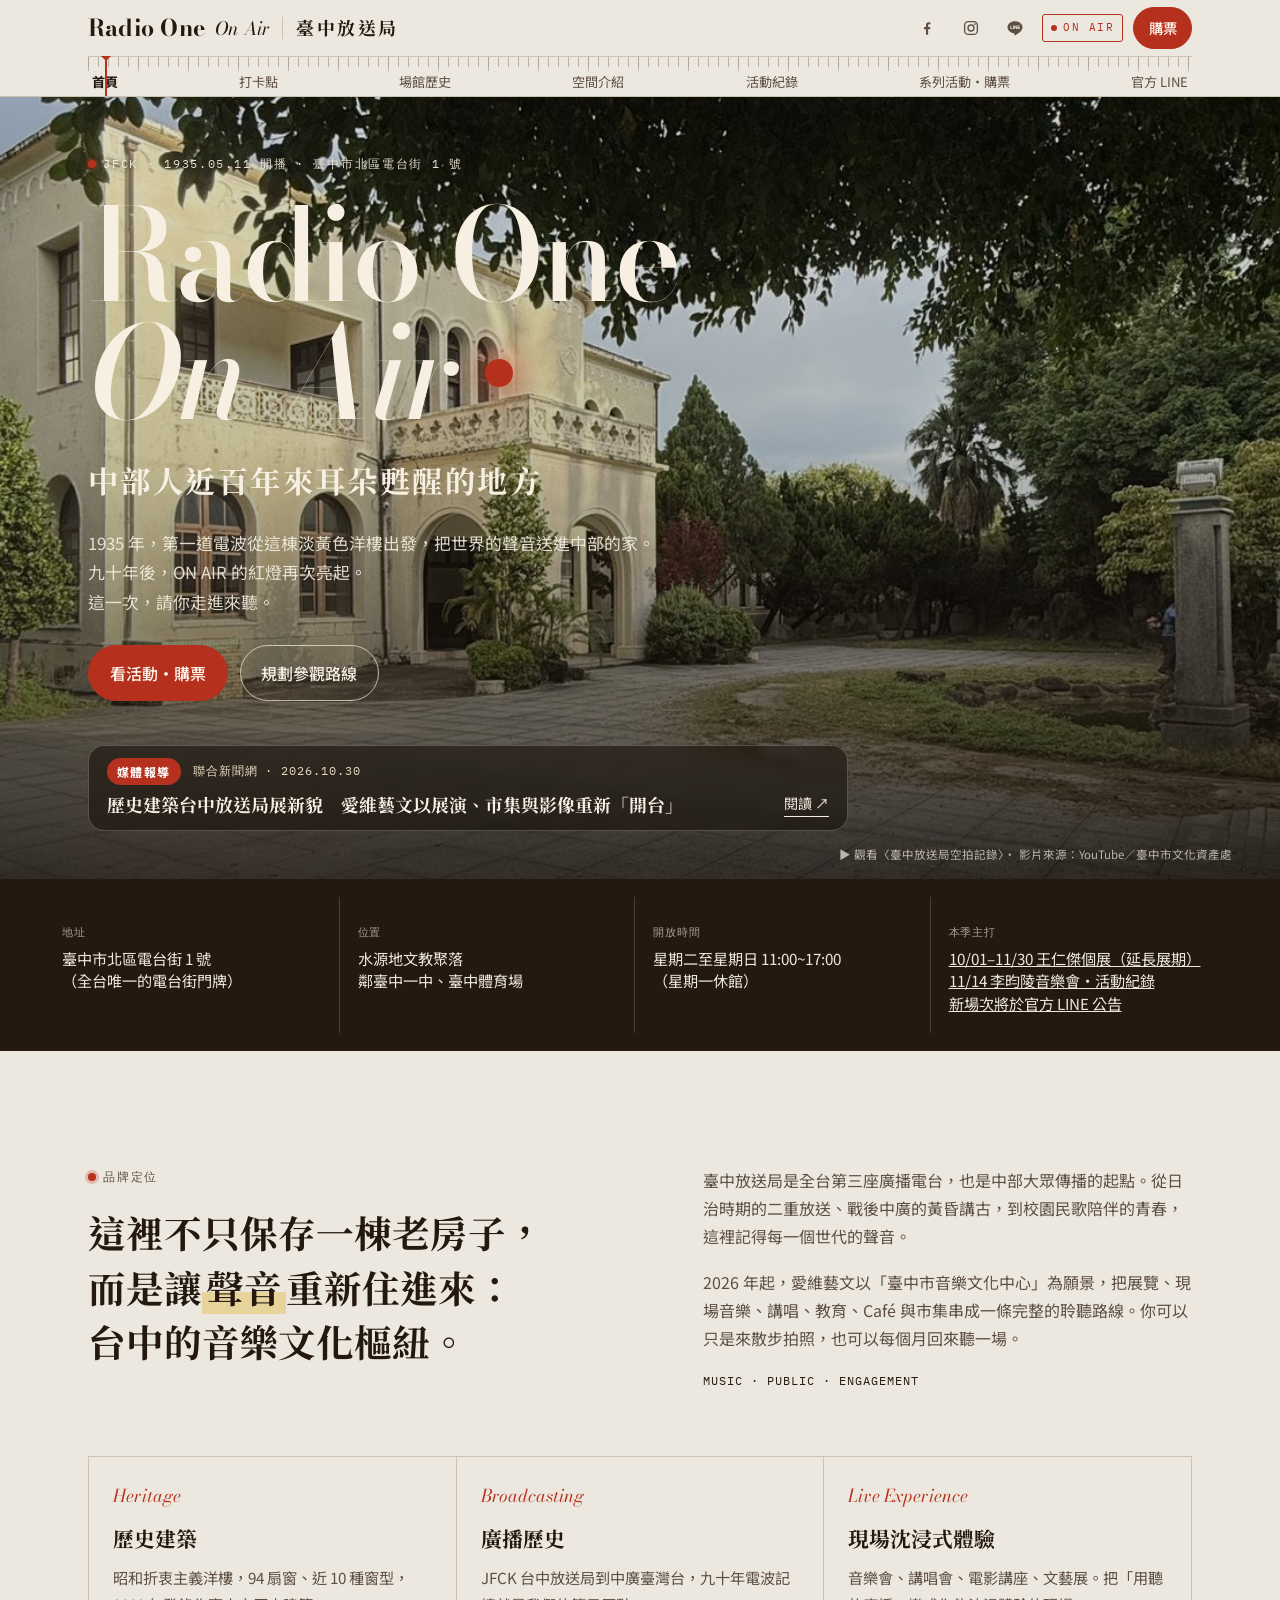
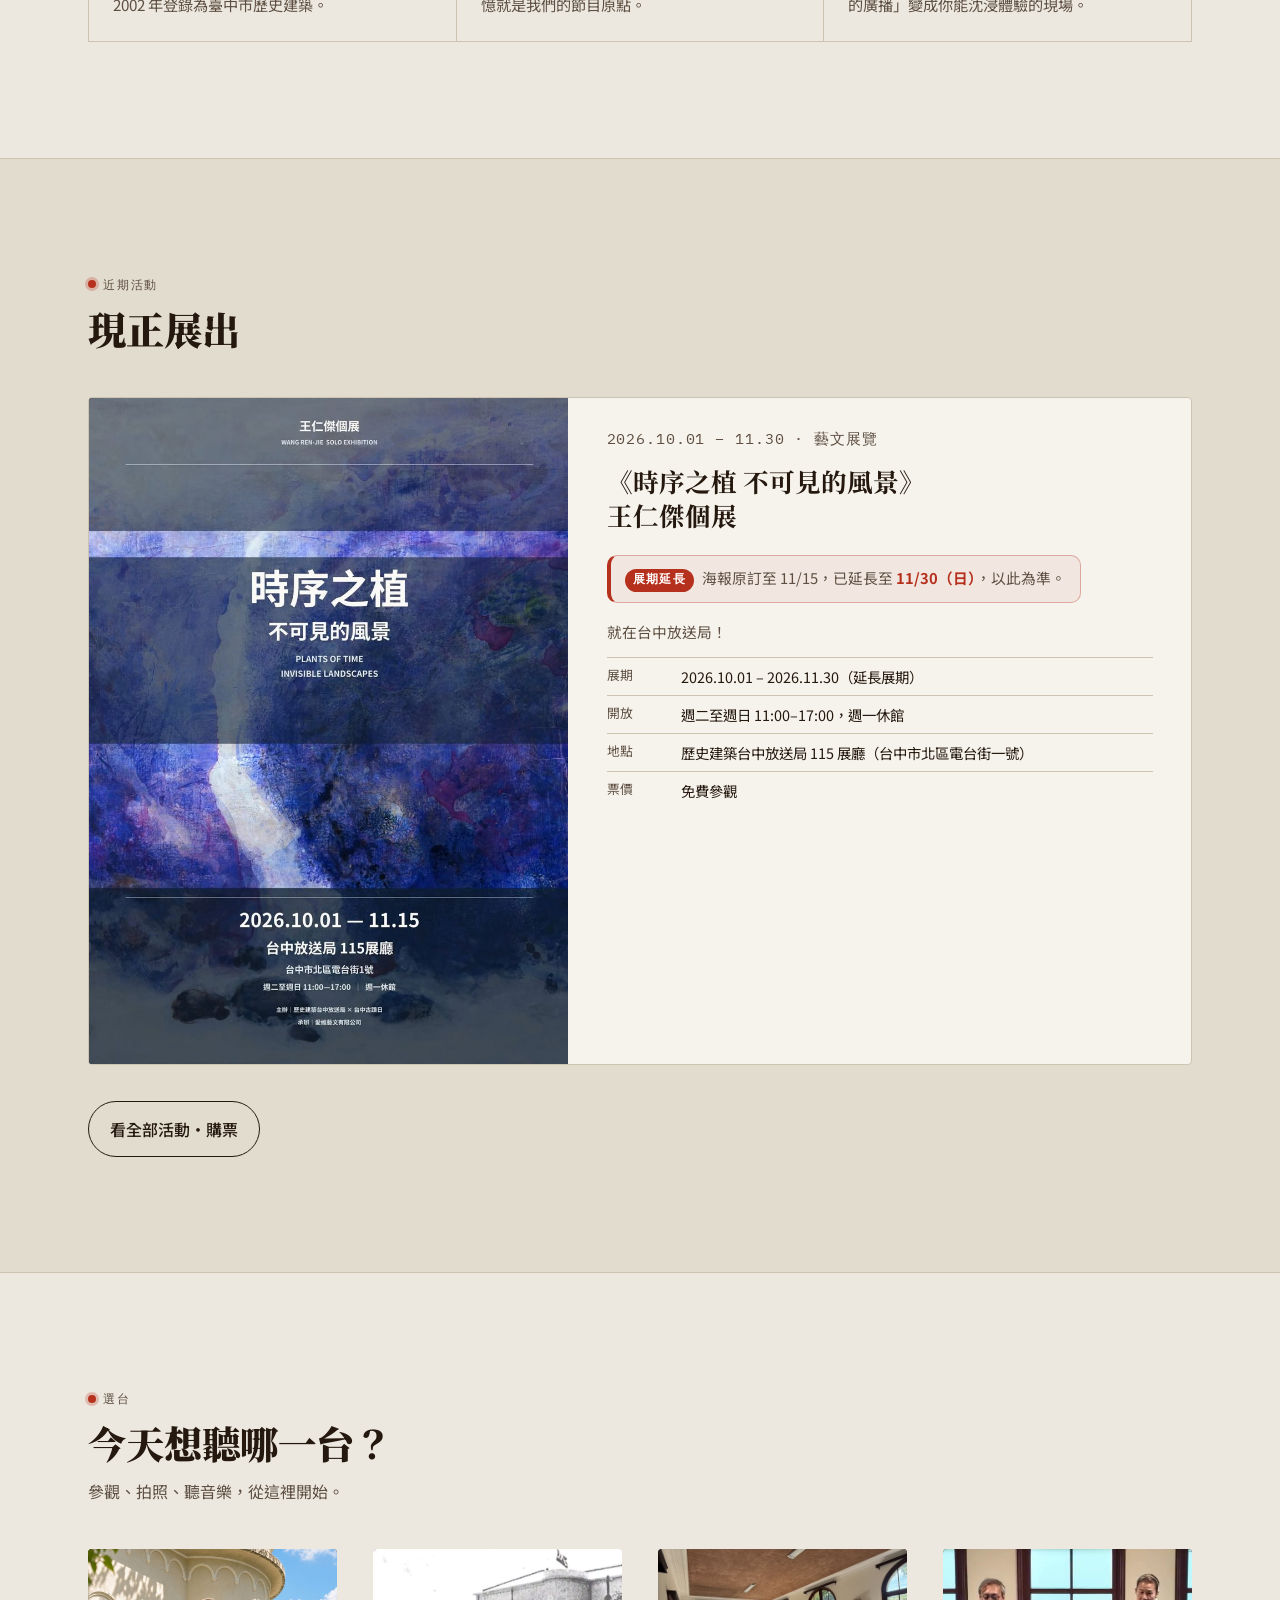
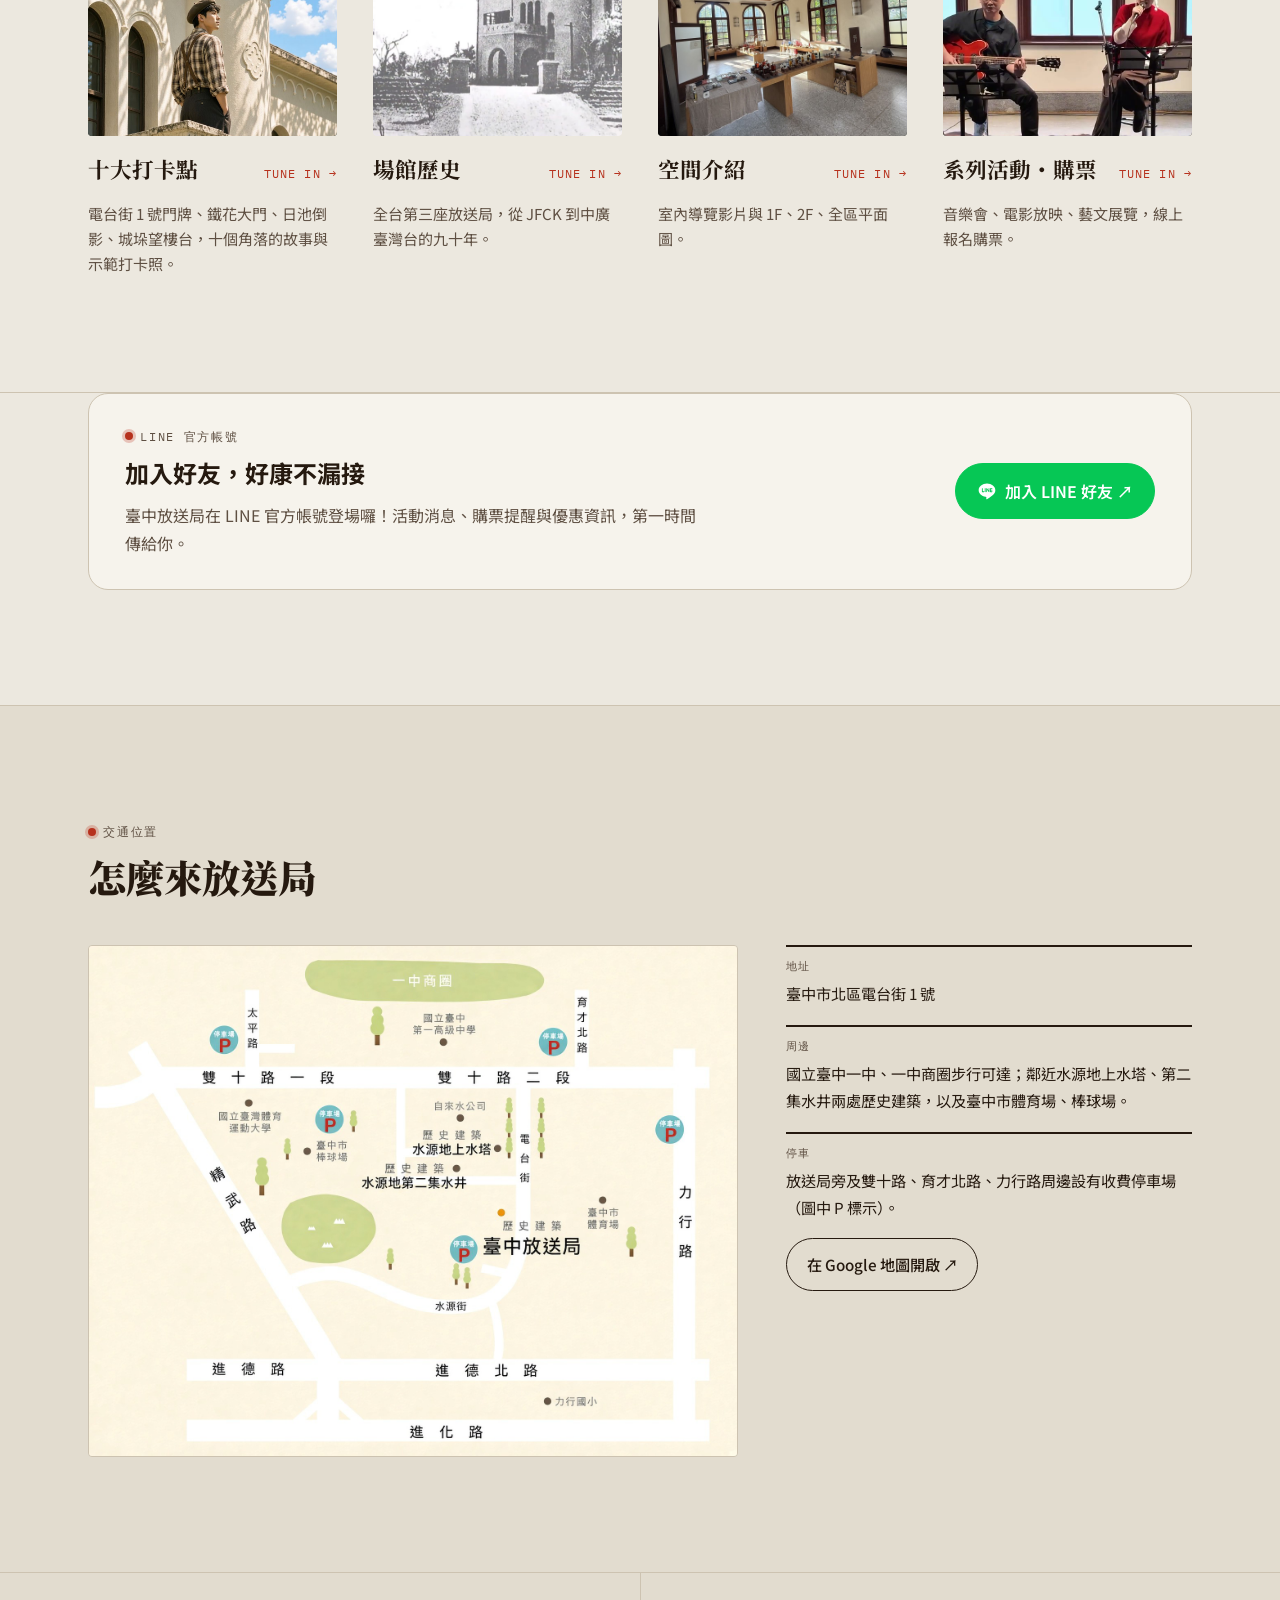
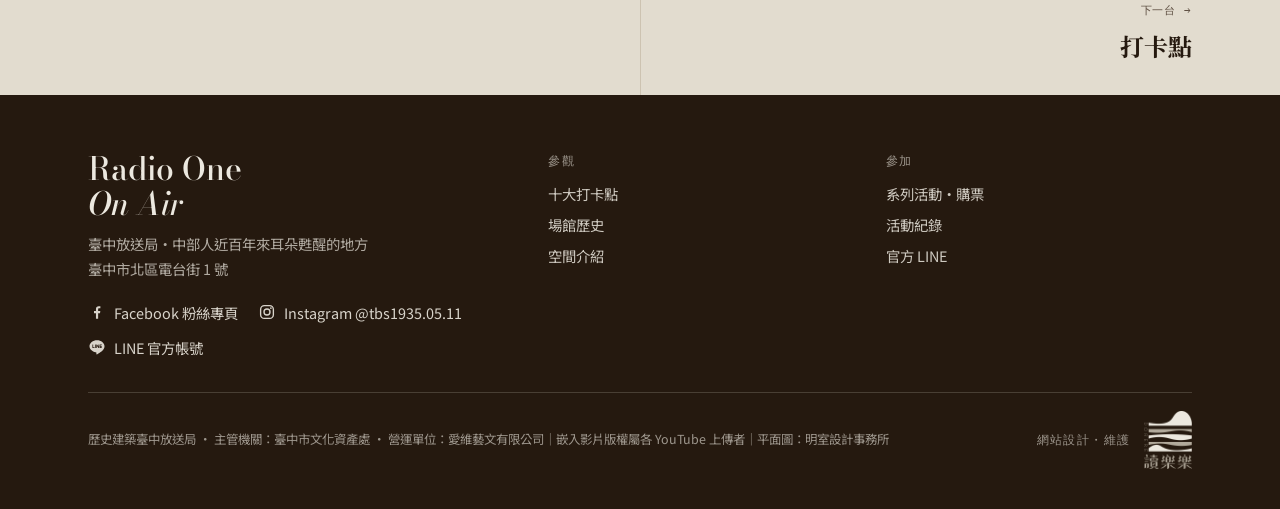
==== commit cf59748c: "頁尾加入「網站設計・維護：讀樂樂 DORERE」品牌 LOGO（深淺色模式各一版） Co-Authored-By: Claude Opus 5.5 <noreply@anthropic.com> Cl" ====
--- a/index.html
+++ b/index.html
@@ -88,7 +88,7 @@
     <div class="brand"><b>Radio One<br><i>On Air</i></b><p>臺中放送局・中部人近百年來耳朵甦醒的地方<br>臺中市北區電台街 1 號</p><p class="foot-soc"><a href="https://www.facebook.com/fangsungstudio" target="_blank" rel="noopener"><svg viewBox="0 0 24 24" width="18" height="18" aria-hidden="true"><path fill="currentColor" d="M13.5 21v-7.5h2.5l.4-3h-2.9V8.6c0-.9.3-1.5 1.5-1.5h1.5V4.4c-.3 0-1.2-.1-2.2-.1-2.2 0-3.7 1.3-3.7 3.8v2.4H8v3h2.6V21h2.9z"/></svg>Facebook 粉絲專頁</a><a href="https://www.instagram.com/tbs1935.05.11" target="_blank" rel="noopener"><svg viewBox="0 0 24 24" width="18" height="18" aria-hidden="true"><rect x="3.5" y="3.5" width="17" height="17" rx="5" fill="none" stroke="currentColor" stroke-width="1.8"/><circle cx="12" cy="12" r="4" fill="none" stroke="currentColor" stroke-width="1.8"/><circle cx="17.2" cy="6.8" r="1.2" fill="currentColor"/></svg>Instagram @tbs1935.05.11</a><a href="https://lin.ee/pATTQXr" target="_blank" rel="noopener"><svg viewBox="0 0 24 24" width="18" height="18" aria-hidden="true"><path fill="currentColor" d="M12 3C6.5 3 2 6.6 2 11c0 3.9 3.5 7.2 8.3 7.9.3.1.8.2.9.5.1.3.1.7 0 1l-.1.9c0 .3-.2 1 .9.5s5.9-3.5 8-5.9C21.5 14.3 22 12.7 22 11c0-4.4-4.5-8-10-8zM8.3 13.4H6.4c-.3 0-.5-.2-.5-.5V9.1c0-.3.2-.5.5-.5s.5.2.5.5v3.3h1.4c.3 0 .5.2.5.5s-.2.5-.5.5zm2-.5c0 .3-.2.5-.5.5s-.5-.2-.5-.5V9.1c0-.3.2-.5.5-.5s.5.2.5.5v3.8zm4.6 0c0 .2-.1.4-.3.5h-.2c-.2 0-.3-.1-.4-.2l-1.9-2.6v2.3c0 .3-.2.5-.5.5s-.5-.2-.5-.5V9.1c0-.2.1-.4.3-.5h.2c.2 0 .3.1.4.2l1.9 2.6V9.1c0-.3.2-.5.5-.5s.5.2.5.5v3.8zm3.1-2.4c.3 0 .5.2.5.5s-.2.5-.5.5h-1.4v.9H18c.3 0 .5.2.5.5s-.2.5-.5.5h-1.9c-.3 0-.5-.2-.5-.5V9.1c0-.3.2-.5.5-.5H18c.3 0 .5.2.5.5s-.2.5-.5.5h-1.4v.9H18z"/></svg>LINE 官方帳號</a></p></div>
     <div><h4>參觀</h4><ul><li><a href="spots.html">十大打卡點</a></li><li><a href="history.html">場館歷史</a></li><li><a href="spaces.html">空間介紹</a></li></ul></div>
     <div><h4>參加</h4><ul><li><a href="events.html">系列活動・購票</a></li><li><a href="archive.html">活動紀錄</a></li><li><a href="line.html">官方 LINE</a></li></ul></div>
-    <p class="fine">歷史建築臺中放送局 · 主管機關：臺中市文化資產處 · 營運單位：愛維藝文有限公司｜嵌入影片版權屬各 YouTube 上傳者｜平面圖：明室設計事務所</p>
+    <div class="foot-bottom"><p class="fine">歷史建築臺中放送局 · 主管機關：臺中市文化資產處 · 營運單位：愛維藝文有限公司｜嵌入影片版權屬各 YouTube 上傳者｜平面圖：明室設計事務所</p><div class="made-by"><span>網站設計・維護</span><img class="dl-on-dark" src="assets/img/dorere-logo-light.png" alt="讀樂樂 DORERE" width="66" height="80" loading="lazy"><img class="dl-on-light" src="assets/img/dorere-logo.png" alt="讀樂樂 DORERE" width="66" height="80" loading="lazy"></div></div>
   </div>
 </footer><script src="assets/site.js"></script>
 </body>
--- a/assets/site.css
+++ b/assets/site.css
@@ -750,3 +750,19 @@
 .press-pill b{flex-basis:100%;font-family:var(--f-zh-display);font-size:clamp(.98rem,1.5vw,1.12rem);line-height:1.5;font-weight:700}
 .press-pill .go{display:none}
 @media (min-width:761px){.press-pill b{flex-basis:auto;flex:1 1 auto}.press-pill .go{display:inline;font-size:.88rem;white-space:nowrap;border-bottom:1px solid currentColor}}
+/* 頁尾：網站設計・維護 讀樂樂 */
+footer .foot-bottom{grid-column:1/-1;display:flex;align-items:center;justify-content:space-between;gap:20px 32px;border-top:1px solid color-mix(in srgb,var(--paper) 18%,transparent);padding-top:18px}
+footer .foot-bottom .fine{border-top:0;padding-top:0;margin:0;flex:1 1 auto}
+footer .made-by{display:flex;align-items:center;gap:14px;opacity:1;text-decoration:none;flex:0 0 auto;cursor:default}
+footer .made-by:hover{text-decoration:none}
+footer .made-by span{font-family:var(--f-mono);font-size:.72rem;letter-spacing:.12em;opacity:.6}
+footer .made-by img{height:58px;width:auto;display:block}
+footer .dl-on-light{display:none}
+@media (prefers-color-scheme: dark){:root:not([data-theme="light"]) footer .dl-on-dark{display:none}:root:not([data-theme="light"]) footer .dl-on-light{display:block}}
+:root[data-theme="dark"] footer .dl-on-dark{display:none}
+:root[data-theme="dark"] footer .dl-on-light{display:block}
+@media (max-width:760px){footer .foot-bottom{flex-direction:column;align-items:flex-start}}
+footer .made-by img.dl-on-light{display:none}
+@media (prefers-color-scheme: dark){:root:not([data-theme="light"]) footer .made-by img.dl-on-dark{display:none}:root:not([data-theme="light"]) footer .made-by img.dl-on-light{display:block}}
+:root[data-theme="dark"] footer .made-by img.dl-on-dark{display:none}
+:root[data-theme="dark"] footer .made-by img.dl-on-light{display:block}
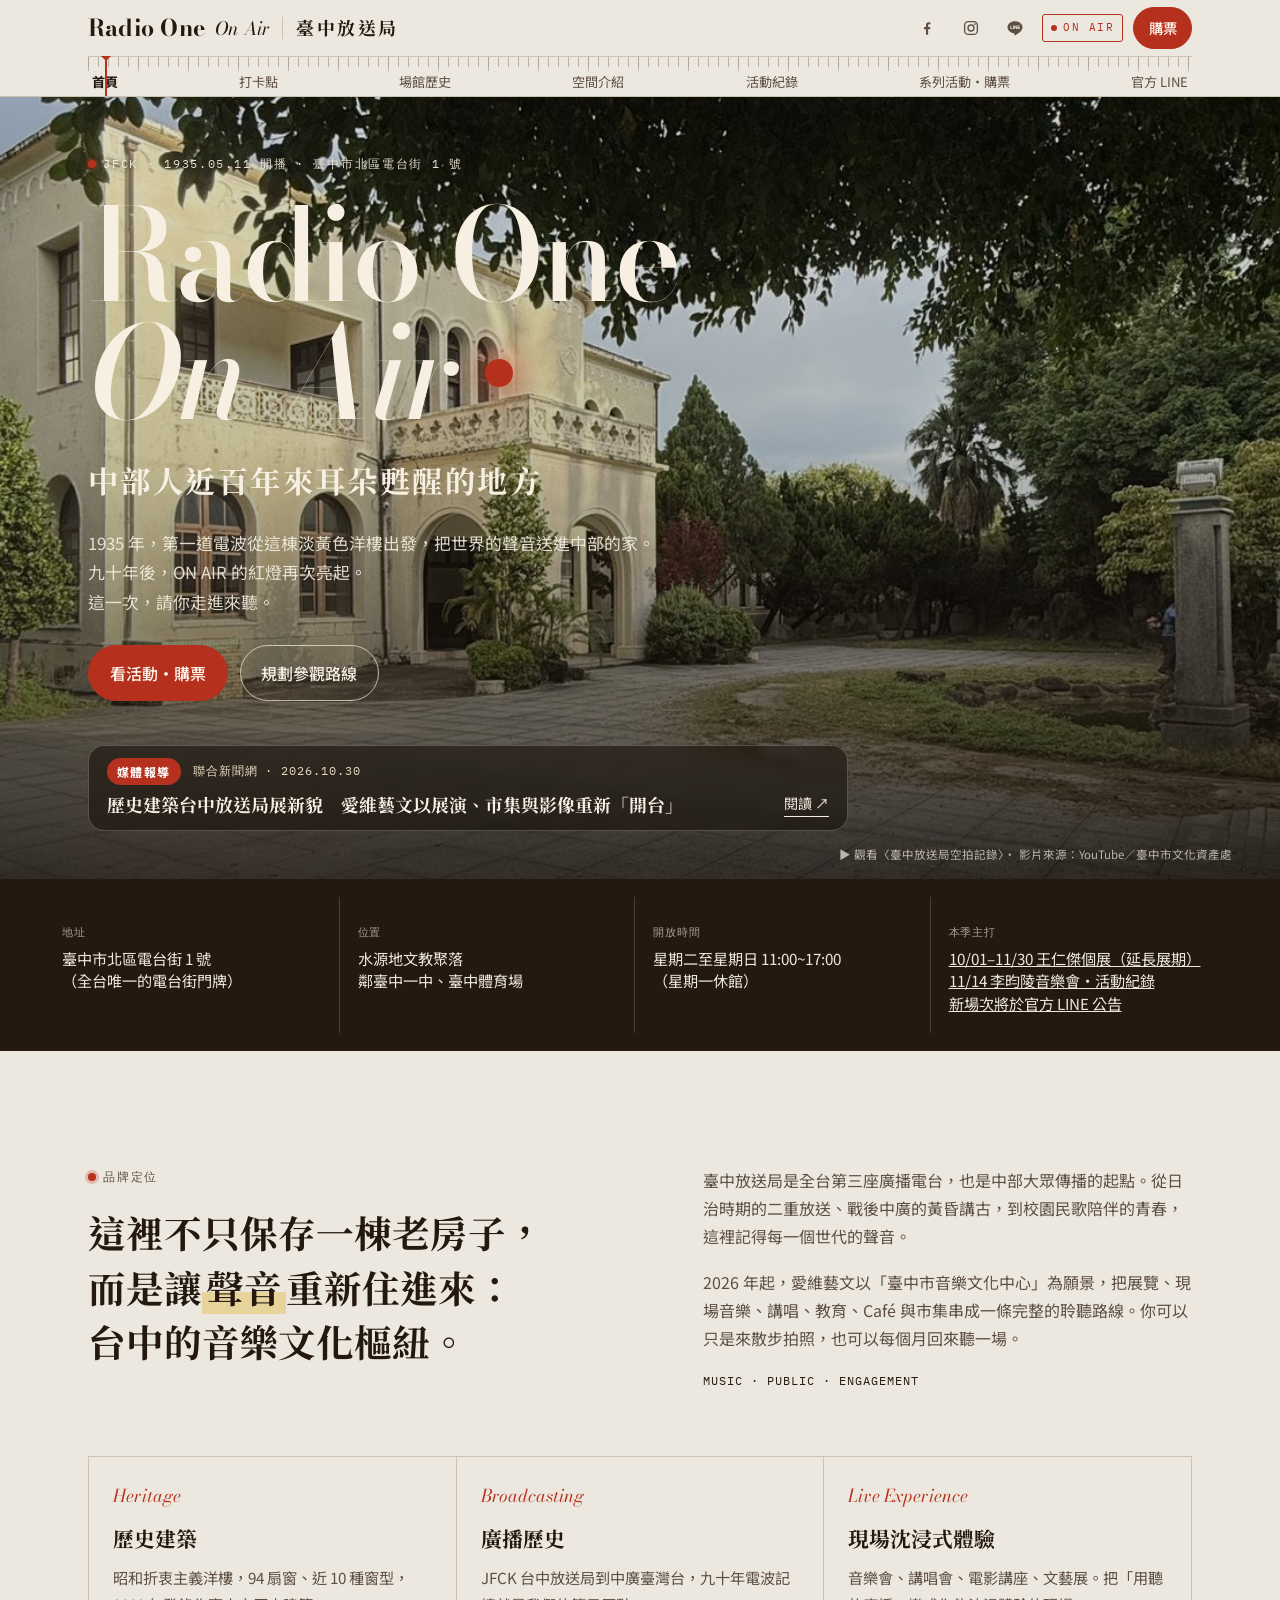
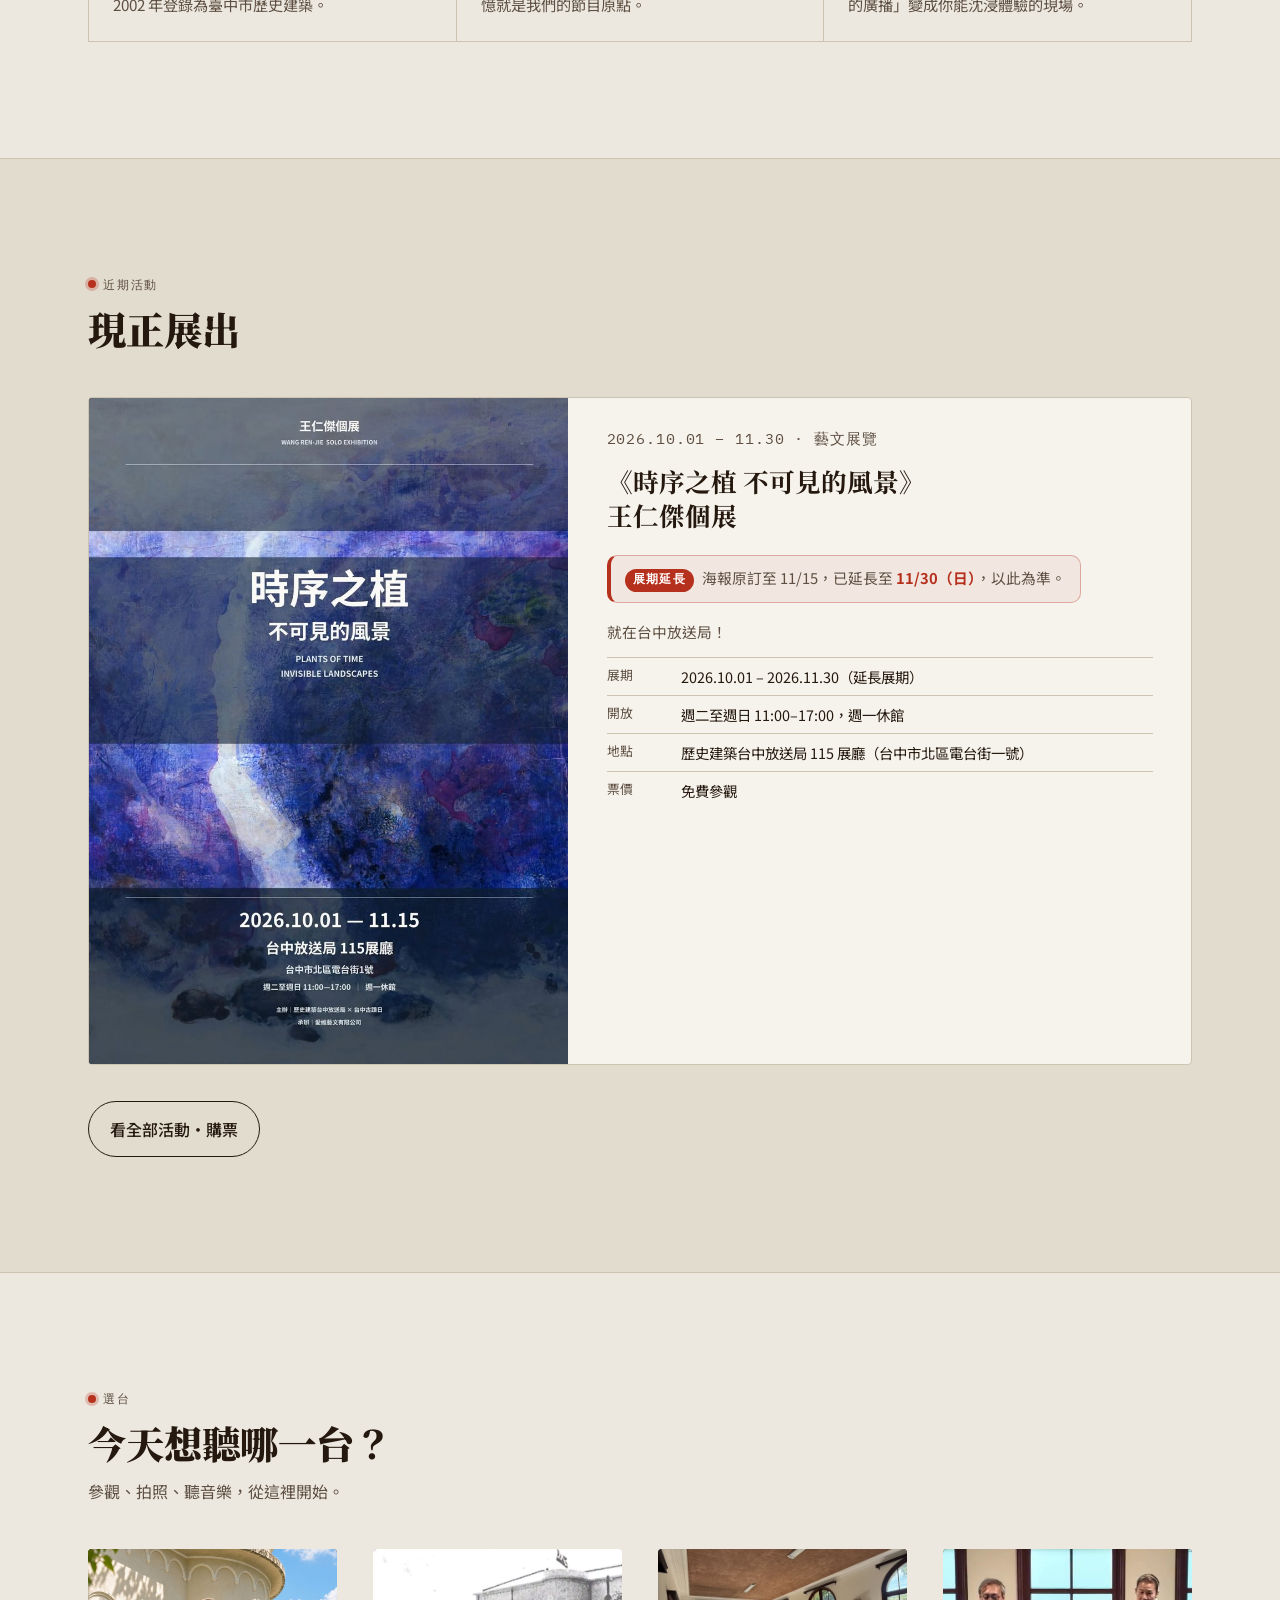
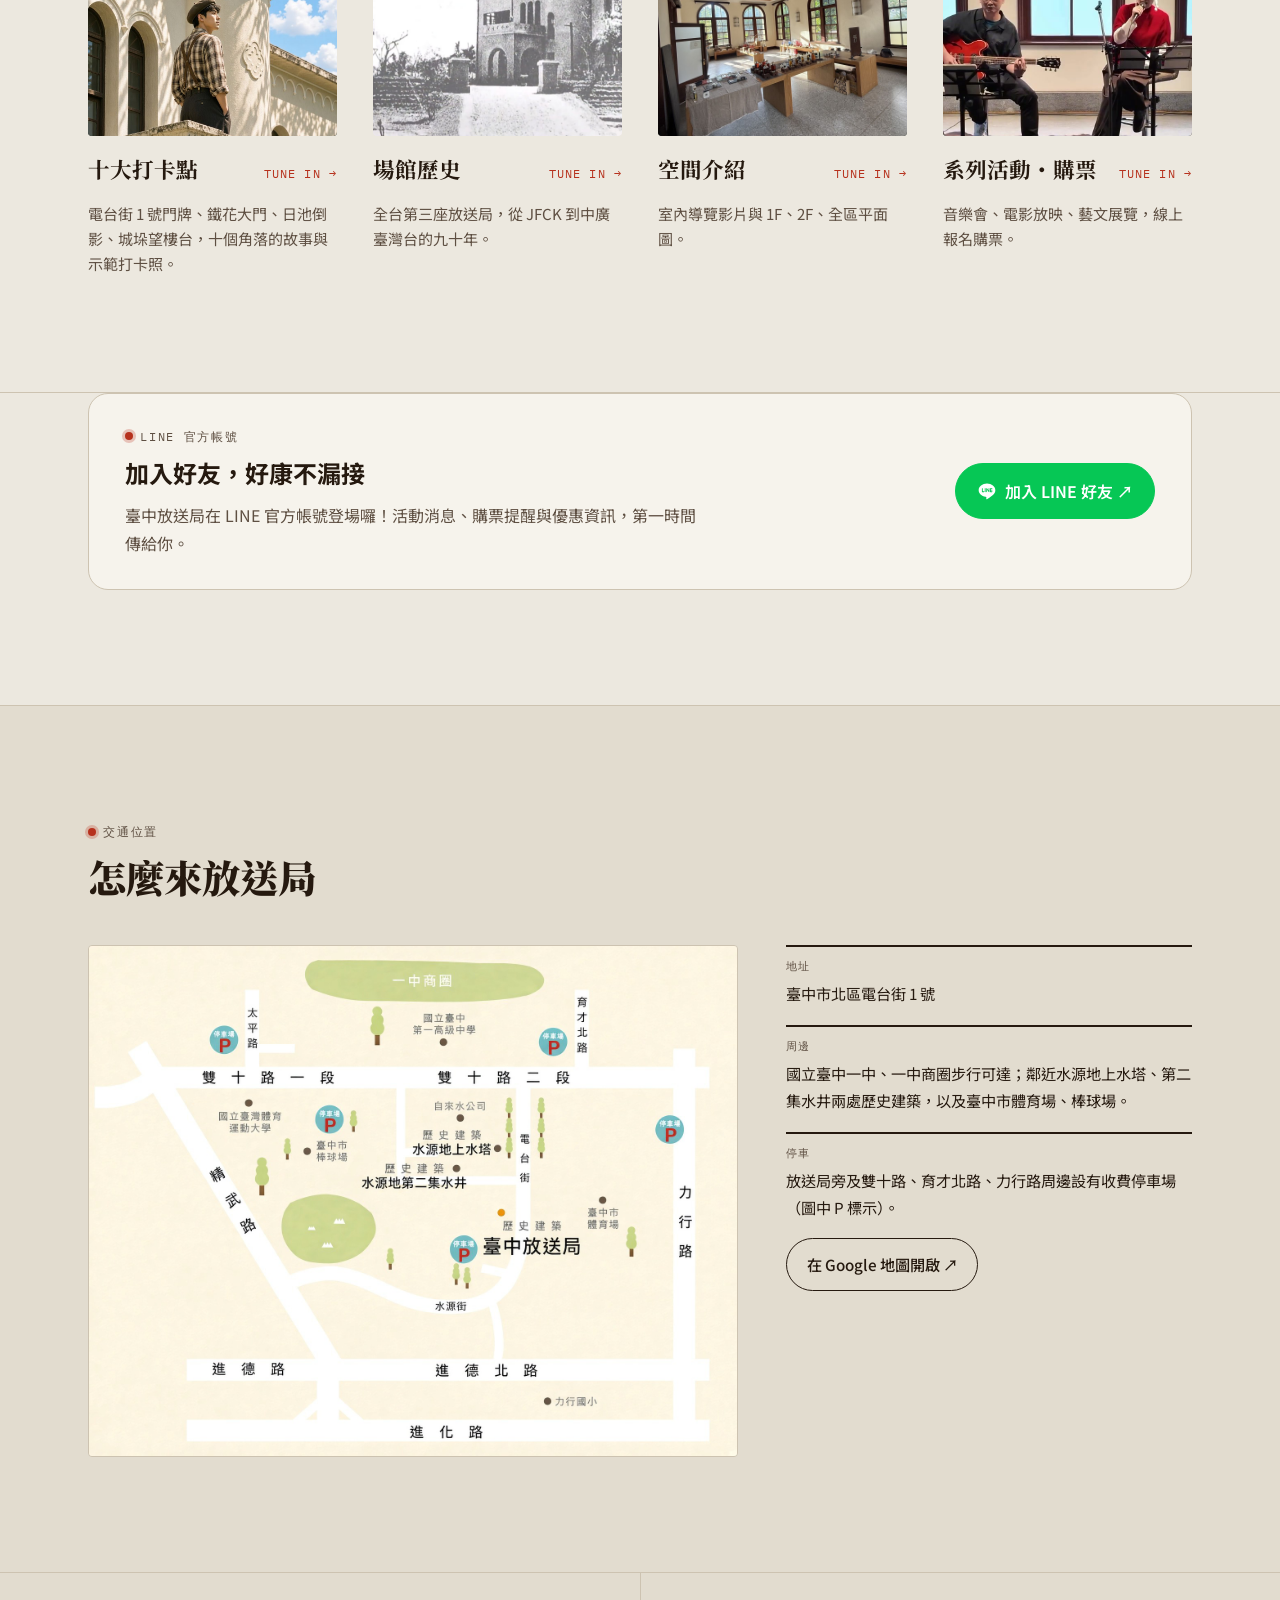
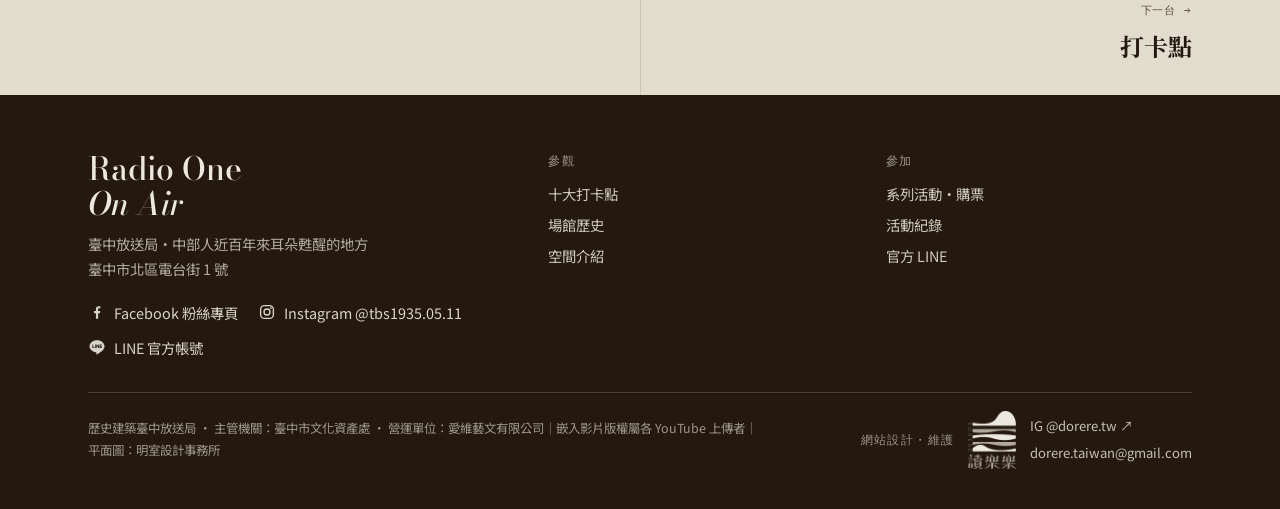
==== commit d2e958db: "頁尾讀樂樂 LOGO 連到 IG，加入 IG 與 Email 聯絡方式 Co-Authored-By: Claude Opus 5.5 <noreply@anthropic.com> Claude-S" ====
--- a/index.html
+++ b/index.html
@@ -88,7 +88,7 @@
     <div class="brand"><b>Radio One<br><i>On Air</i></b><p>臺中放送局・中部人近百年來耳朵甦醒的地方<br>臺中市北區電台街 1 號</p><p class="foot-soc"><a href="https://www.facebook.com/fangsungstudio" target="_blank" rel="noopener"><svg viewBox="0 0 24 24" width="18" height="18" aria-hidden="true"><path fill="currentColor" d="M13.5 21v-7.5h2.5l.4-3h-2.9V8.6c0-.9.3-1.5 1.5-1.5h1.5V4.4c-.3 0-1.2-.1-2.2-.1-2.2 0-3.7 1.3-3.7 3.8v2.4H8v3h2.6V21h2.9z"/></svg>Facebook 粉絲專頁</a><a href="https://www.instagram.com/tbs1935.05.11" target="_blank" rel="noopener"><svg viewBox="0 0 24 24" width="18" height="18" aria-hidden="true"><rect x="3.5" y="3.5" width="17" height="17" rx="5" fill="none" stroke="currentColor" stroke-width="1.8"/><circle cx="12" cy="12" r="4" fill="none" stroke="currentColor" stroke-width="1.8"/><circle cx="17.2" cy="6.8" r="1.2" fill="currentColor"/></svg>Instagram @tbs1935.05.11</a><a href="https://lin.ee/pATTQXr" target="_blank" rel="noopener"><svg viewBox="0 0 24 24" width="18" height="18" aria-hidden="true"><path fill="currentColor" d="M12 3C6.5 3 2 6.6 2 11c0 3.9 3.5 7.2 8.3 7.9.3.1.8.2.9.5.1.3.1.7 0 1l-.1.9c0 .3-.2 1 .9.5s5.9-3.5 8-5.9C21.5 14.3 22 12.7 22 11c0-4.4-4.5-8-10-8zM8.3 13.4H6.4c-.3 0-.5-.2-.5-.5V9.1c0-.3.2-.5.5-.5s.5.2.5.5v3.3h1.4c.3 0 .5.2.5.5s-.2.5-.5.5zm2-.5c0 .3-.2.5-.5.5s-.5-.2-.5-.5V9.1c0-.3.2-.5.5-.5s.5.2.5.5v3.8zm4.6 0c0 .2-.1.4-.3.5h-.2c-.2 0-.3-.1-.4-.2l-1.9-2.6v2.3c0 .3-.2.5-.5.5s-.5-.2-.5-.5V9.1c0-.2.1-.4.3-.5h.2c.2 0 .3.1.4.2l1.9 2.6V9.1c0-.3.2-.5.5-.5s.5.2.5.5v3.8zm3.1-2.4c.3 0 .5.2.5.5s-.2.5-.5.5h-1.4v.9H18c.3 0 .5.2.5.5s-.2.5-.5.5h-1.9c-.3 0-.5-.2-.5-.5V9.1c0-.3.2-.5.5-.5H18c.3 0 .5.2.5.5s-.2.5-.5.5h-1.4v.9H18z"/></svg>LINE 官方帳號</a></p></div>
     <div><h4>參觀</h4><ul><li><a href="spots.html">十大打卡點</a></li><li><a href="history.html">場館歷史</a></li><li><a href="spaces.html">空間介紹</a></li></ul></div>
     <div><h4>參加</h4><ul><li><a href="events.html">系列活動・購票</a></li><li><a href="archive.html">活動紀錄</a></li><li><a href="line.html">官方 LINE</a></li></ul></div>
-    <div class="foot-bottom"><p class="fine">歷史建築臺中放送局 · 主管機關：臺中市文化資產處 · 營運單位：愛維藝文有限公司｜嵌入影片版權屬各 YouTube 上傳者｜平面圖：明室設計事務所</p><div class="made-by"><span>網站設計・維護</span><img class="dl-on-dark" src="assets/img/dorere-logo-light.png" alt="讀樂樂 DORERE" width="66" height="80" loading="lazy"><img class="dl-on-light" src="assets/img/dorere-logo.png" alt="讀樂樂 DORERE" width="66" height="80" loading="lazy"></div></div>
+    <div class="foot-bottom"><p class="fine">歷史建築臺中放送局 · 主管機關：臺中市文化資產處 · 營運單位：愛維藝文有限公司｜嵌入影片版權屬各 YouTube 上傳者｜<span style="white-space:nowrap">平面圖：明室設計事務所</span></p><div class="made-by"><span class="lbl">網站設計・維護</span><a class="logo-link" href="https://www.instagram.com/dorere.tw/" target="_blank" rel="noopener" aria-label="讀樂樂 DORERE Instagram"><img class="dl-on-dark" src="assets/img/dorere-logo-light.png" alt="讀樂樂 DORERE" width="66" height="80" loading="lazy"><img class="dl-on-light" src="assets/img/dorere-logo.png" alt="讀樂樂 DORERE" width="66" height="80" loading="lazy"></a><span class="contact"><a href="https://www.instagram.com/dorere.tw/" target="_blank" rel="noopener">IG @dorere.tw ↗</a><a href="mailto:dorere.taiwan@gmail.com">dorere.taiwan@gmail.com</a></span></div></div>
   </div>
 </footer><script src="assets/site.js"></script>
 </body>
--- a/assets/site.css
+++ b/assets/site.css
@@ -766,3 +766,8 @@
 @media (prefers-color-scheme: dark){:root:not([data-theme="light"]) footer .made-by img.dl-on-dark{display:none}:root:not([data-theme="light"]) footer .made-by img.dl-on-light{display:block}}
 :root[data-theme="dark"] footer .made-by img.dl-on-dark{display:none}
 :root[data-theme="dark"] footer .made-by img.dl-on-light{display:block}
+footer .made-by .lbl{font-family:var(--f-mono);font-size:.72rem;letter-spacing:.12em;opacity:.6}
+footer .made-by .logo-link{opacity:1;display:block}
+footer .made-by .logo-link:hover{opacity:.85;text-decoration:none}
+footer .made-by .contact{display:flex;flex-direction:column;gap:4px;font-family:inherit;font-size:.82rem;letter-spacing:0;opacity:1}
+footer .made-by .contact a{opacity:.8}
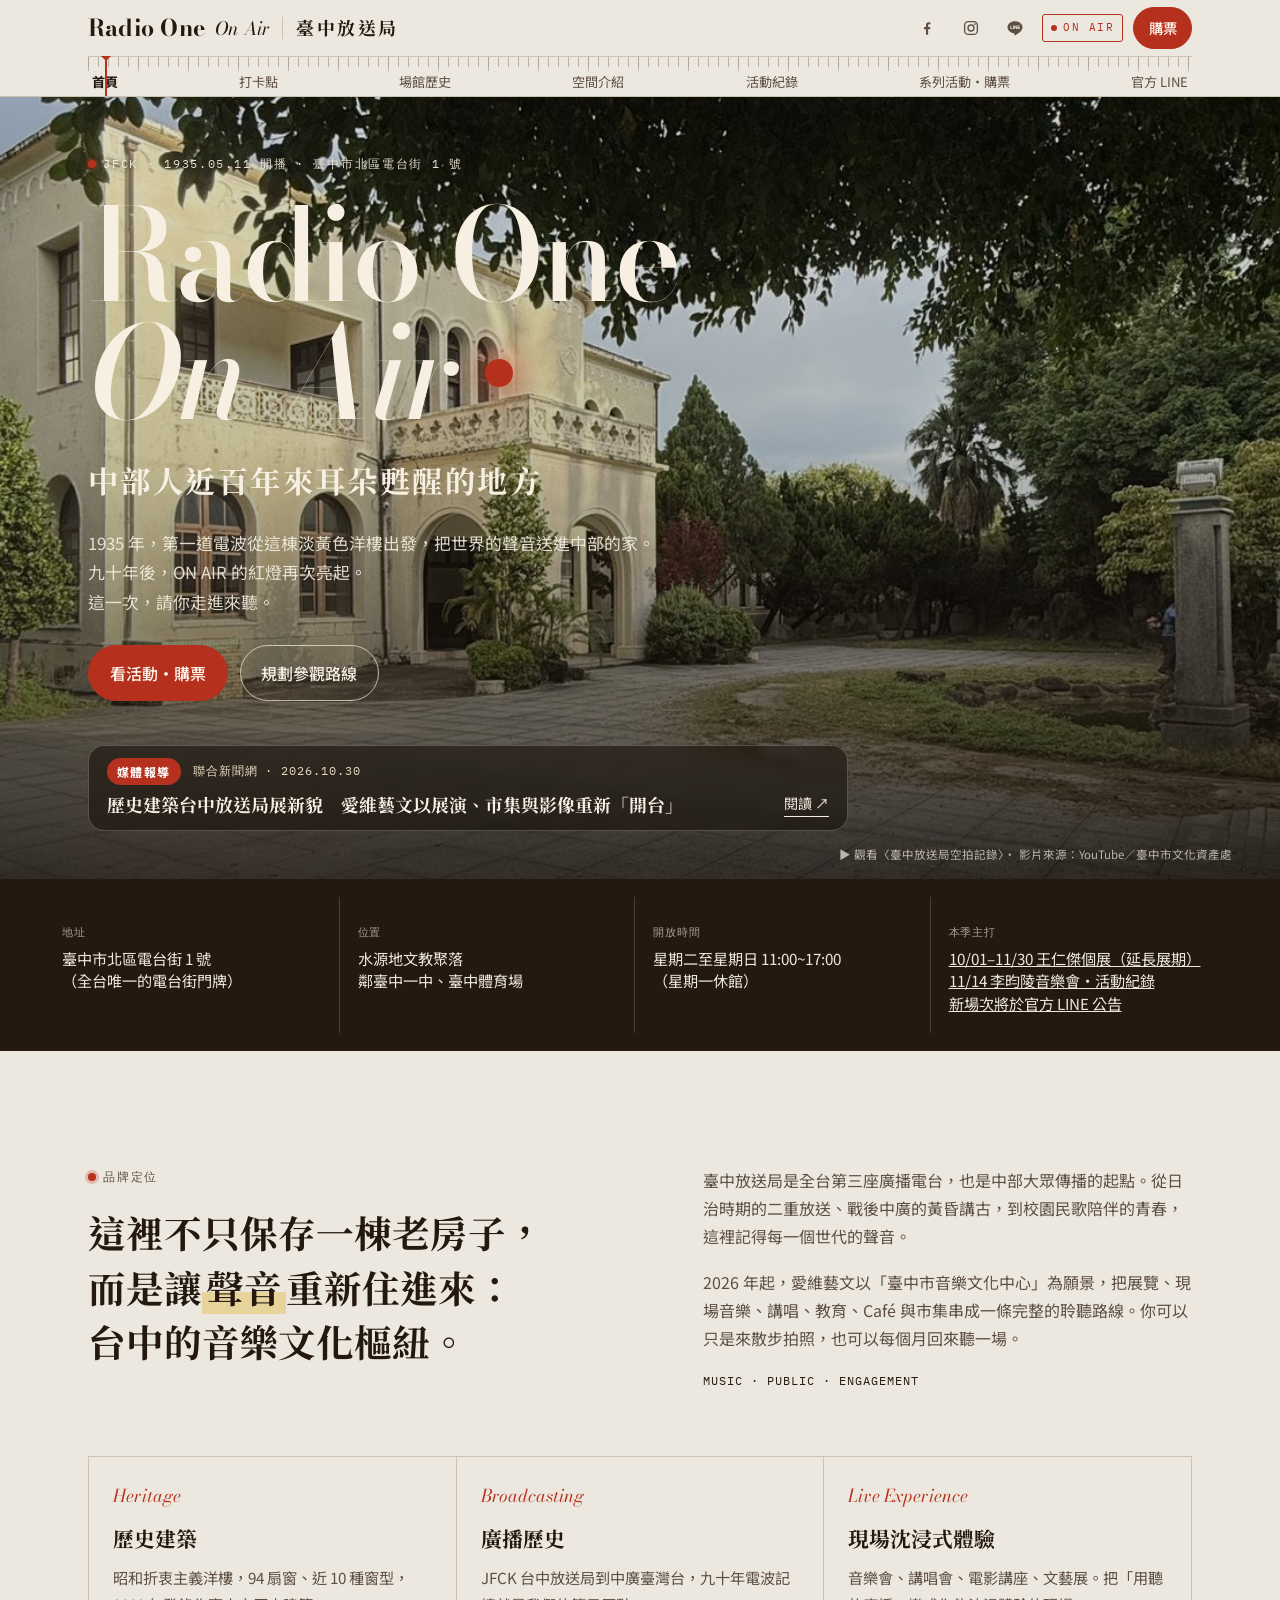
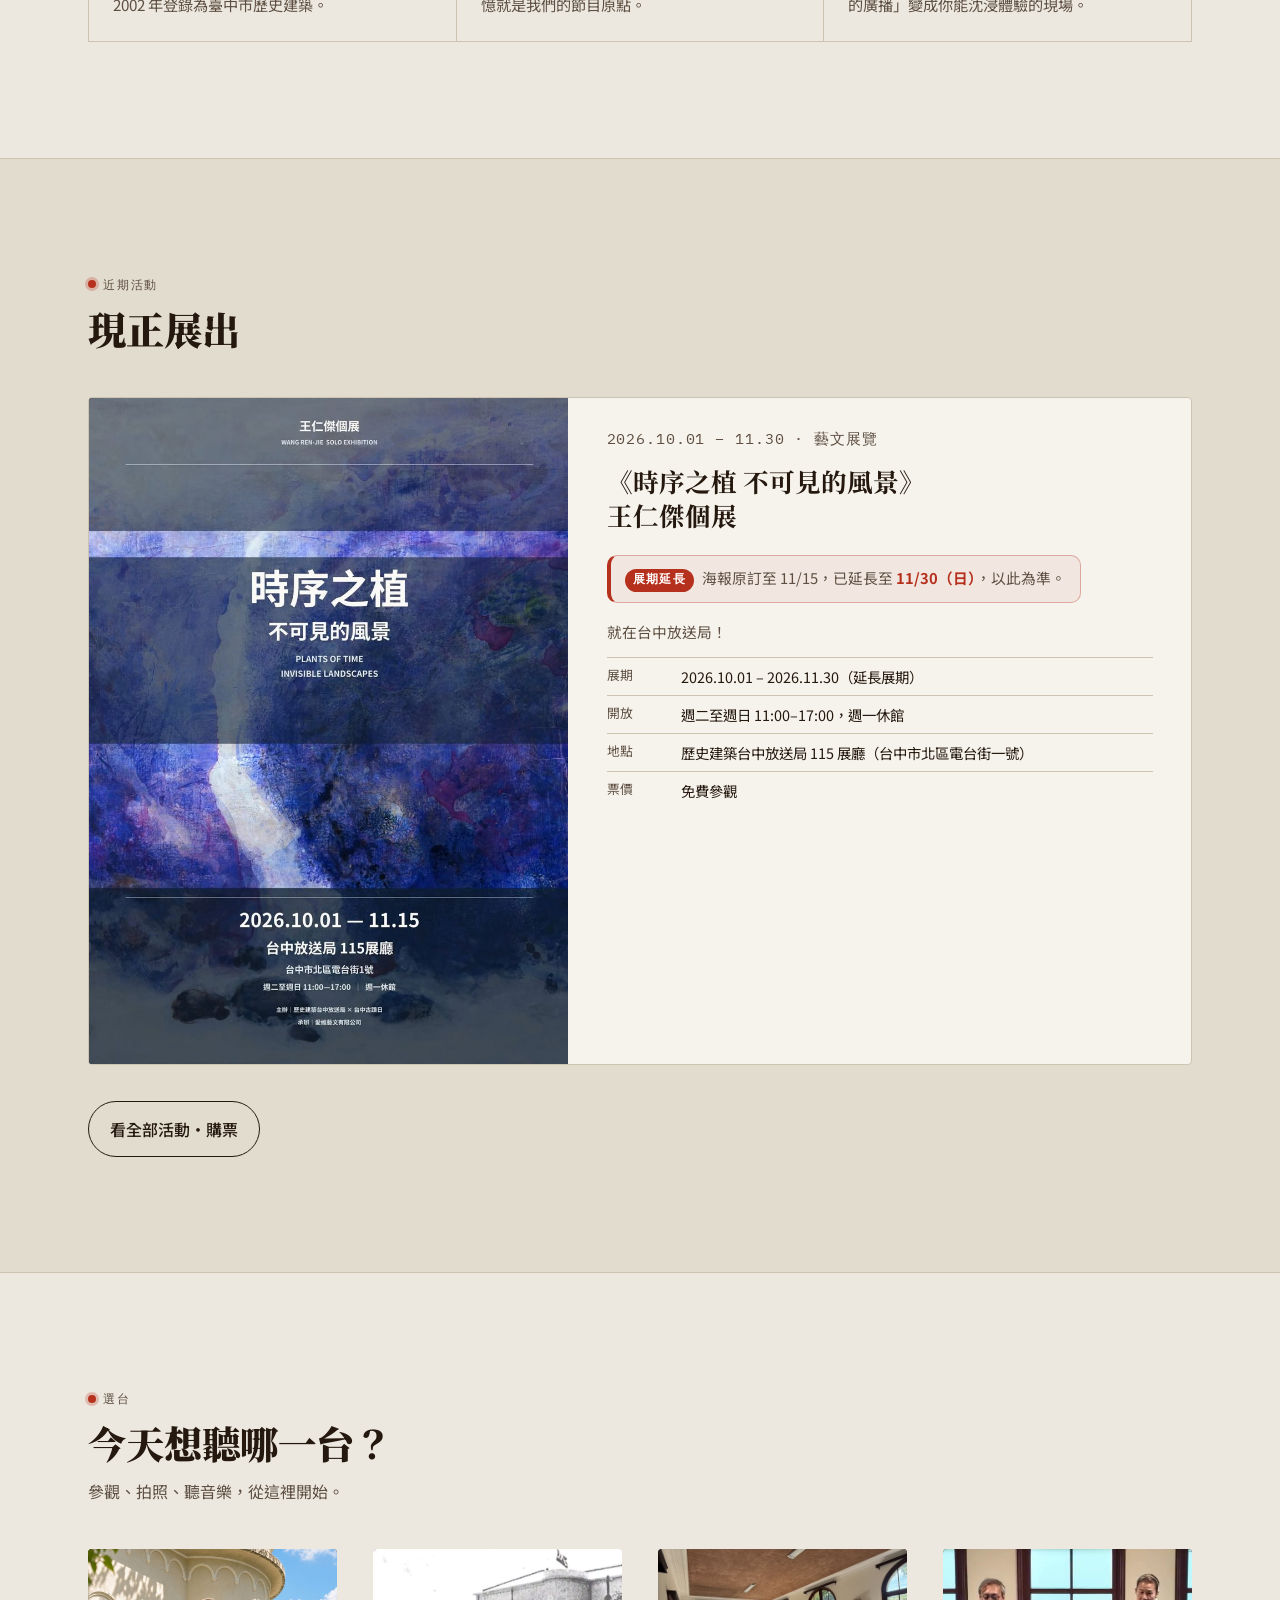
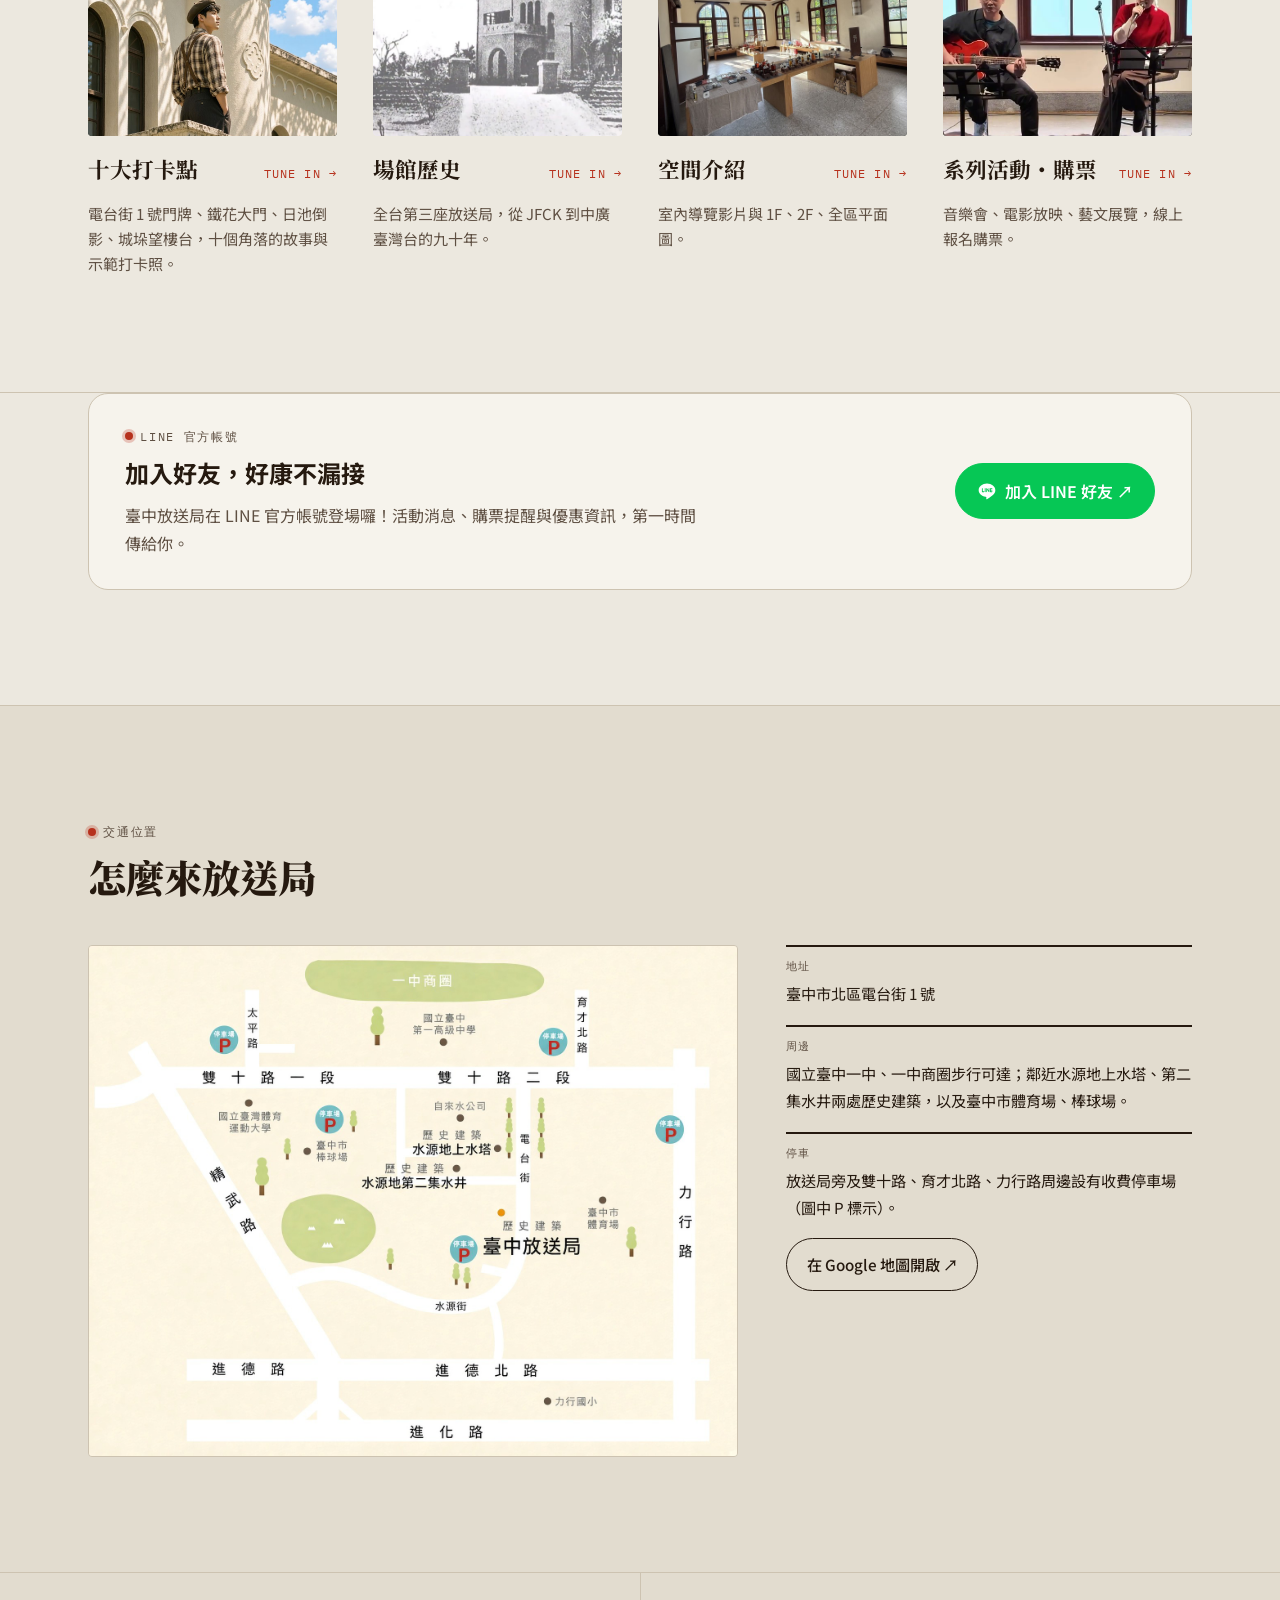
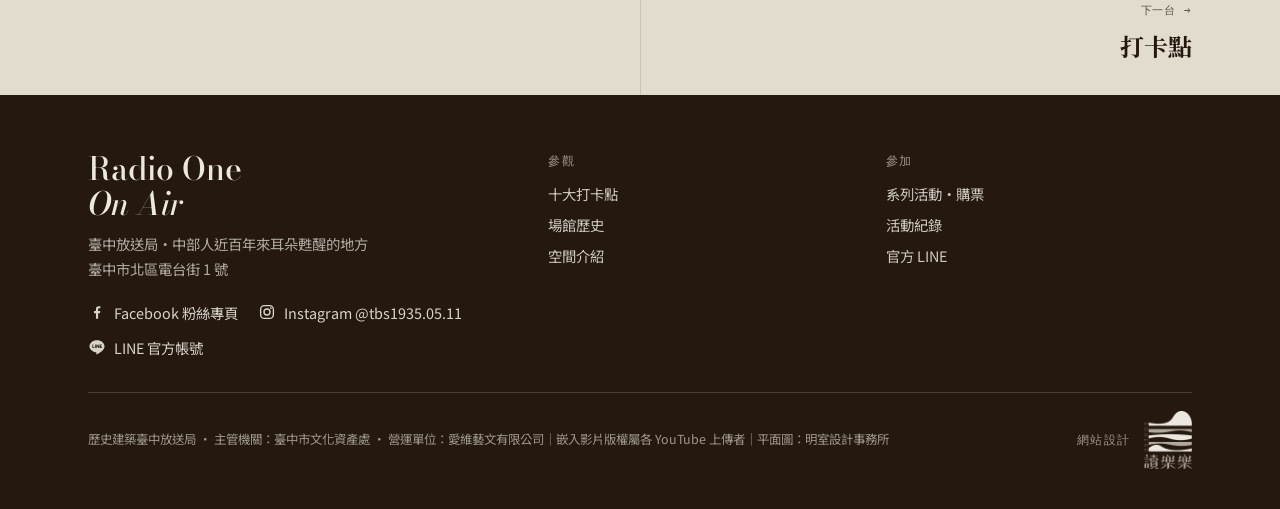
==== commit 301b0a3b: "頁尾品牌露出精簡為「網站設計」＋ LOGO（連到讀樂樂 IG），移除 Email Co-Authored-By: Claude Opus 5.5 <noreply@anthropic.com> Cla" ====
--- a/index.html
+++ b/index.html
@@ -88,7 +88,7 @@
     <div class="brand"><b>Radio One<br><i>On Air</i></b><p>臺中放送局・中部人近百年來耳朵甦醒的地方<br>臺中市北區電台街 1 號</p><p class="foot-soc"><a href="https://www.facebook.com/fangsungstudio" target="_blank" rel="noopener"><svg viewBox="0 0 24 24" width="18" height="18" aria-hidden="true"><path fill="currentColor" d="M13.5 21v-7.5h2.5l.4-3h-2.9V8.6c0-.9.3-1.5 1.5-1.5h1.5V4.4c-.3 0-1.2-.1-2.2-.1-2.2 0-3.7 1.3-3.7 3.8v2.4H8v3h2.6V21h2.9z"/></svg>Facebook 粉絲專頁</a><a href="https://www.instagram.com/tbs1935.05.11" target="_blank" rel="noopener"><svg viewBox="0 0 24 24" width="18" height="18" aria-hidden="true"><rect x="3.5" y="3.5" width="17" height="17" rx="5" fill="none" stroke="currentColor" stroke-width="1.8"/><circle cx="12" cy="12" r="4" fill="none" stroke="currentColor" stroke-width="1.8"/><circle cx="17.2" cy="6.8" r="1.2" fill="currentColor"/></svg>Instagram @tbs1935.05.11</a><a href="https://lin.ee/pATTQXr" target="_blank" rel="noopener"><svg viewBox="0 0 24 24" width="18" height="18" aria-hidden="true"><path fill="currentColor" d="M12 3C6.5 3 2 6.6 2 11c0 3.9 3.5 7.2 8.3 7.9.3.1.8.2.9.5.1.3.1.7 0 1l-.1.9c0 .3-.2 1 .9.5s5.9-3.5 8-5.9C21.5 14.3 22 12.7 22 11c0-4.4-4.5-8-10-8zM8.3 13.4H6.4c-.3 0-.5-.2-.5-.5V9.1c0-.3.2-.5.5-.5s.5.2.5.5v3.3h1.4c.3 0 .5.2.5.5s-.2.5-.5.5zm2-.5c0 .3-.2.5-.5.5s-.5-.2-.5-.5V9.1c0-.3.2-.5.5-.5s.5.2.5.5v3.8zm4.6 0c0 .2-.1.4-.3.5h-.2c-.2 0-.3-.1-.4-.2l-1.9-2.6v2.3c0 .3-.2.5-.5.5s-.5-.2-.5-.5V9.1c0-.2.1-.4.3-.5h.2c.2 0 .3.1.4.2l1.9 2.6V9.1c0-.3.2-.5.5-.5s.5.2.5.5v3.8zm3.1-2.4c.3 0 .5.2.5.5s-.2.5-.5.5h-1.4v.9H18c.3 0 .5.2.5.5s-.2.5-.5.5h-1.9c-.3 0-.5-.2-.5-.5V9.1c0-.3.2-.5.5-.5H18c.3 0 .5.2.5.5s-.2.5-.5.5h-1.4v.9H18z"/></svg>LINE 官方帳號</a></p></div>
     <div><h4>參觀</h4><ul><li><a href="spots.html">十大打卡點</a></li><li><a href="history.html">場館歷史</a></li><li><a href="spaces.html">空間介紹</a></li></ul></div>
     <div><h4>參加</h4><ul><li><a href="events.html">系列活動・購票</a></li><li><a href="archive.html">活動紀錄</a></li><li><a href="line.html">官方 LINE</a></li></ul></div>
-    <div class="foot-bottom"><p class="fine">歷史建築臺中放送局 · 主管機關：臺中市文化資產處 · 營運單位：愛維藝文有限公司｜嵌入影片版權屬各 YouTube 上傳者｜<span style="white-space:nowrap">平面圖：明室設計事務所</span></p><div class="made-by"><span class="lbl">網站設計・維護</span><a class="logo-link" href="https://www.instagram.com/dorere.tw/" target="_blank" rel="noopener" aria-label="讀樂樂 DORERE Instagram"><img class="dl-on-dark" src="assets/img/dorere-logo-light.png" alt="讀樂樂 DORERE" width="66" height="80" loading="lazy"><img class="dl-on-light" src="assets/img/dorere-logo.png" alt="讀樂樂 DORERE" width="66" height="80" loading="lazy"></a><span class="contact"><a href="https://www.instagram.com/dorere.tw/" target="_blank" rel="noopener">IG @dorere.tw ↗</a><a href="mailto:dorere.taiwan@gmail.com">dorere.taiwan@gmail.com</a></span></div></div>
+    <div class="foot-bottom"><p class="fine">歷史建築臺中放送局 · 主管機關：臺中市文化資產處 · 營運單位：愛維藝文有限公司｜嵌入影片版權屬各 YouTube 上傳者｜<span style="white-space:nowrap">平面圖：明室設計事務所</span></p><div class="made-by"><span class="lbl">網站設計</span><a class="logo-link" href="https://www.instagram.com/dorere.tw/" target="_blank" rel="noopener" aria-label="網站設計：讀樂樂 DORERE（Instagram）"><img class="dl-on-dark" src="assets/img/dorere-logo-light.png" alt="讀樂樂 DORERE" width="66" height="80" loading="lazy"><img class="dl-on-light" src="assets/img/dorere-logo.png" alt="讀樂樂 DORERE" width="66" height="80" loading="lazy"></a></div></div>
   </div>
 </footer><script src="assets/site.js"></script>
 </body>
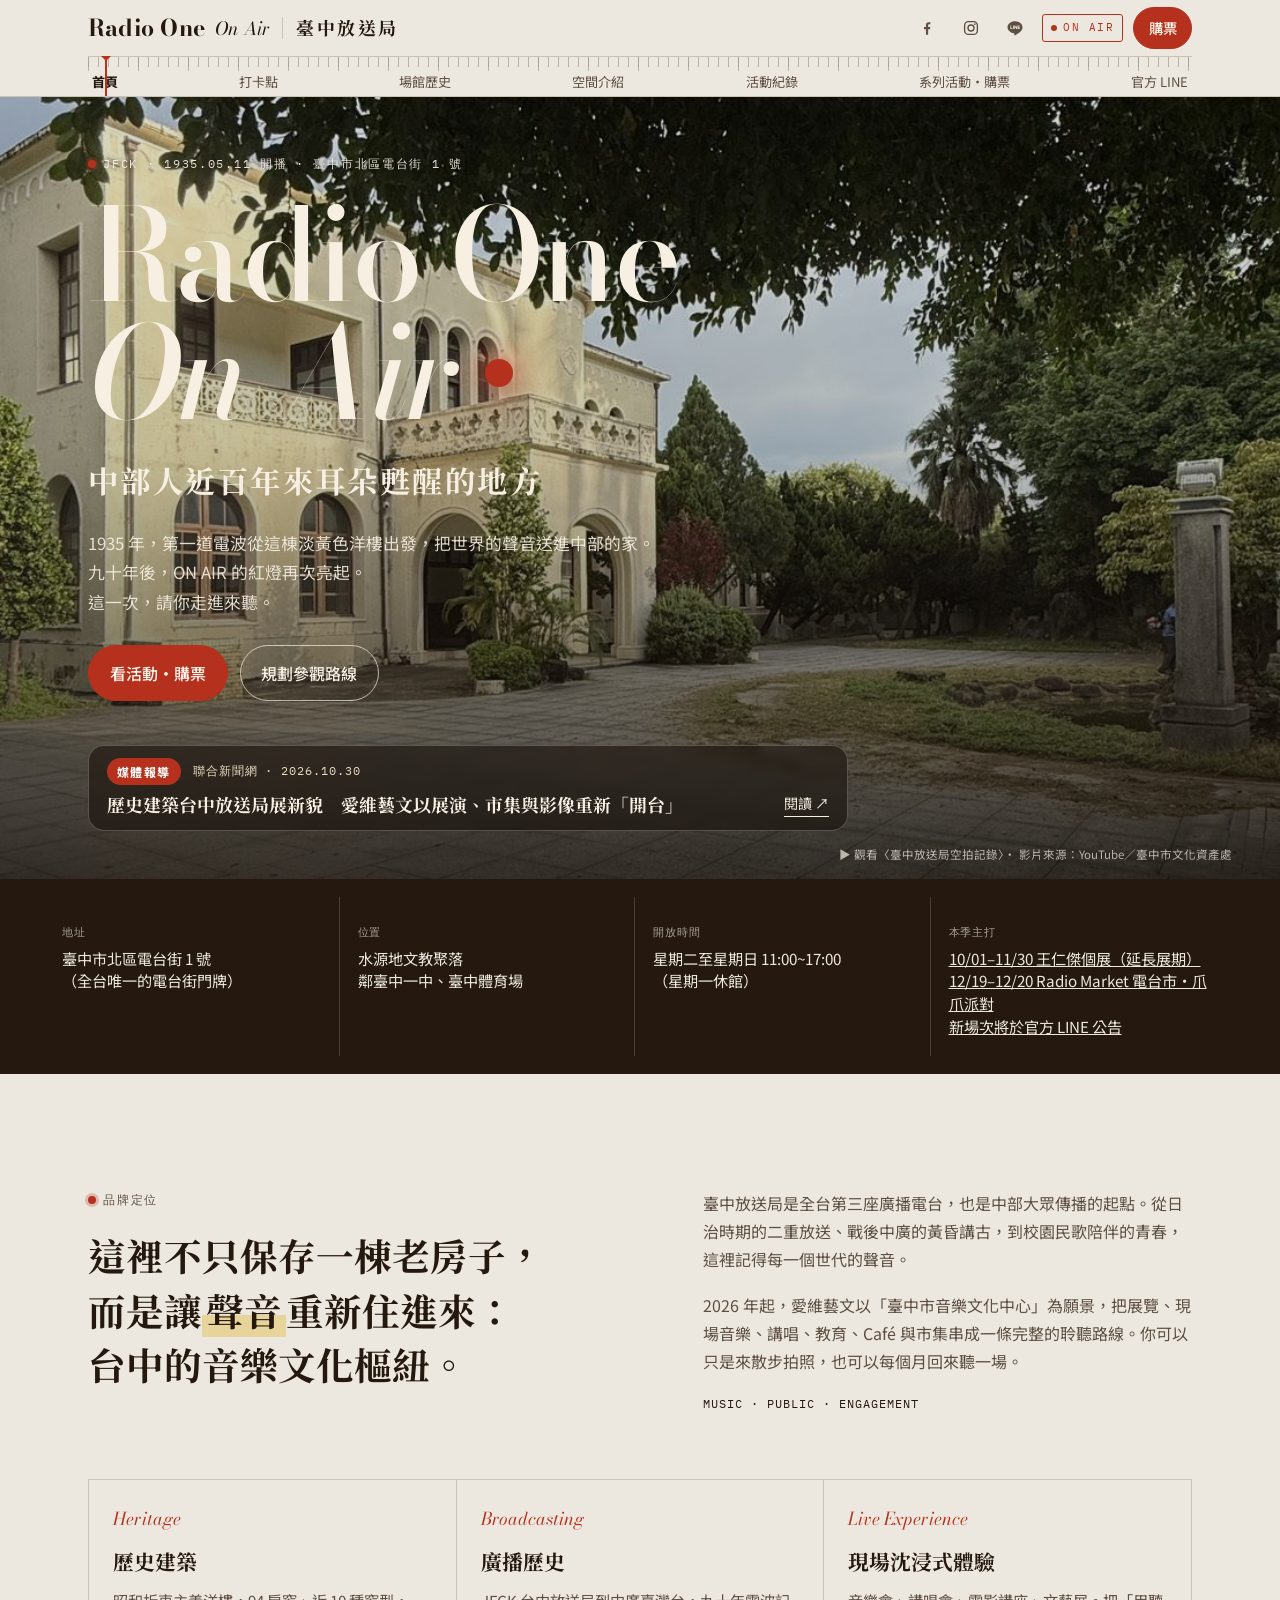
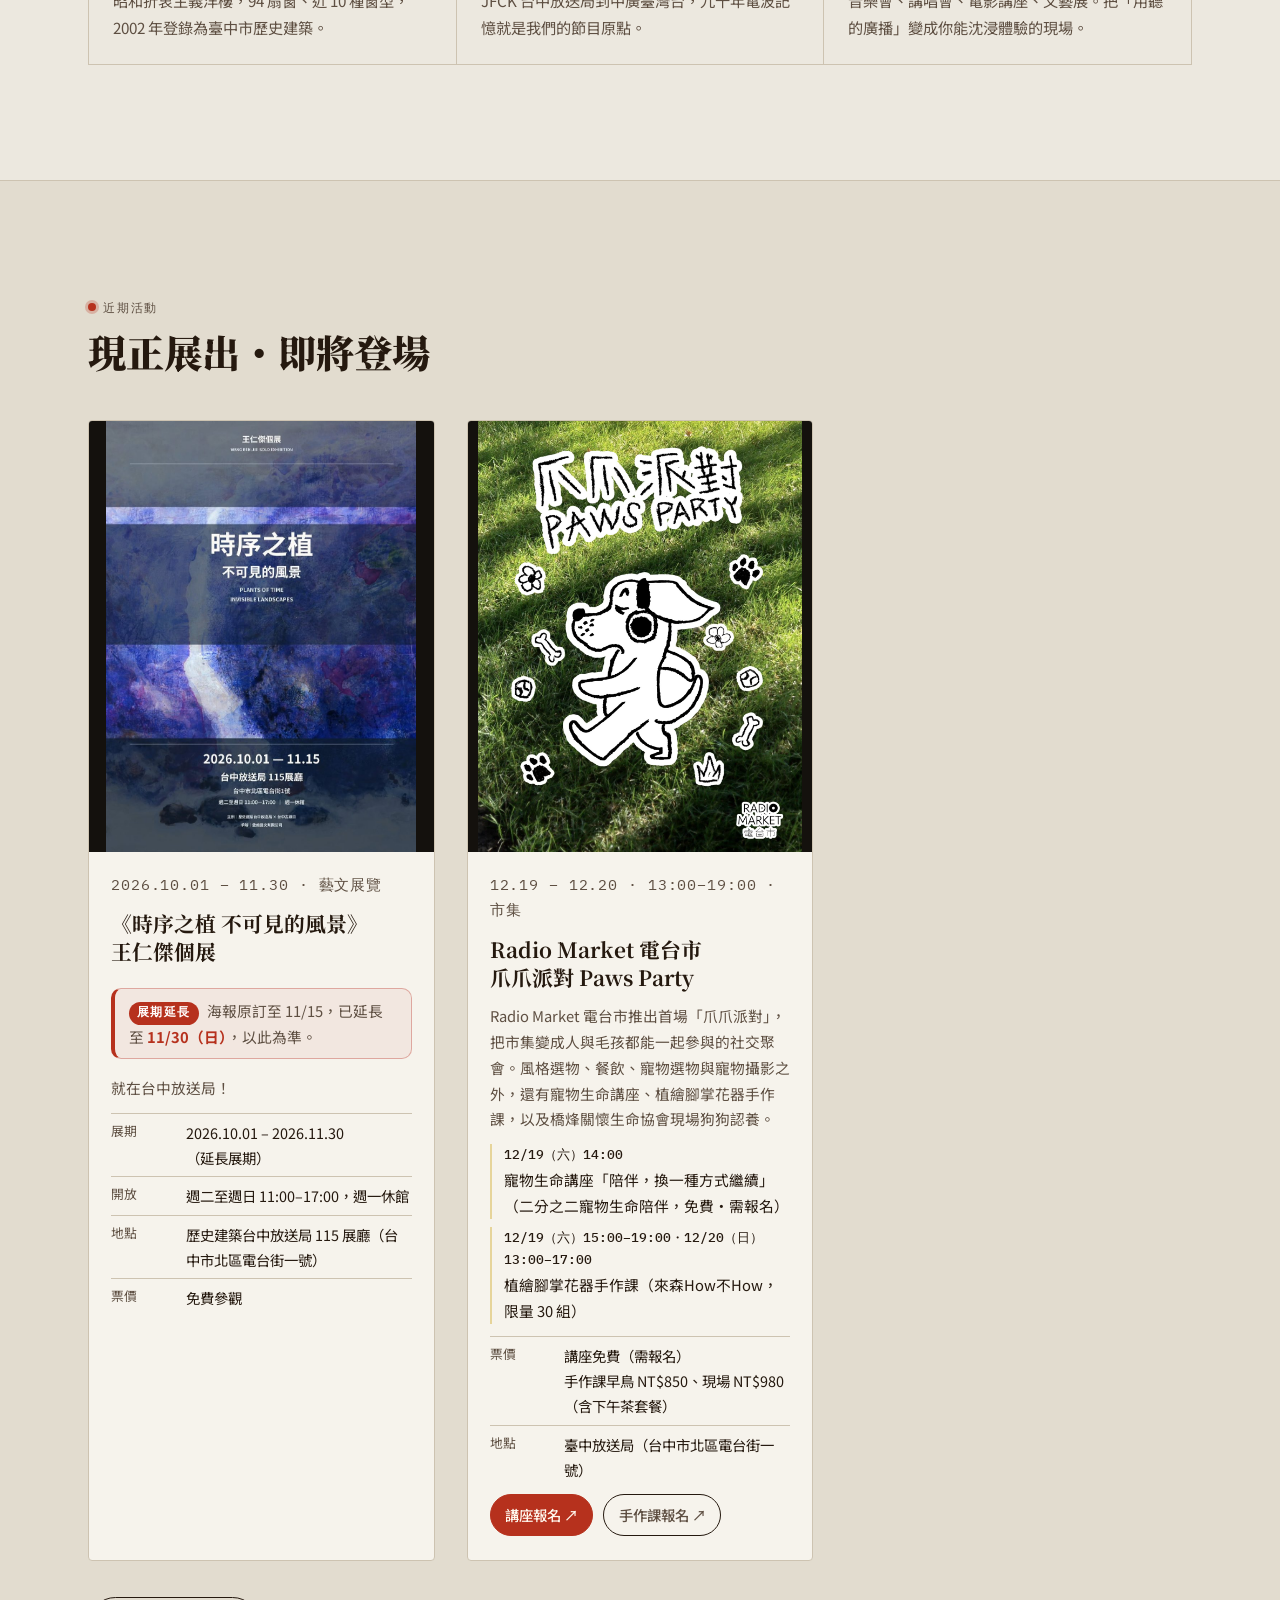
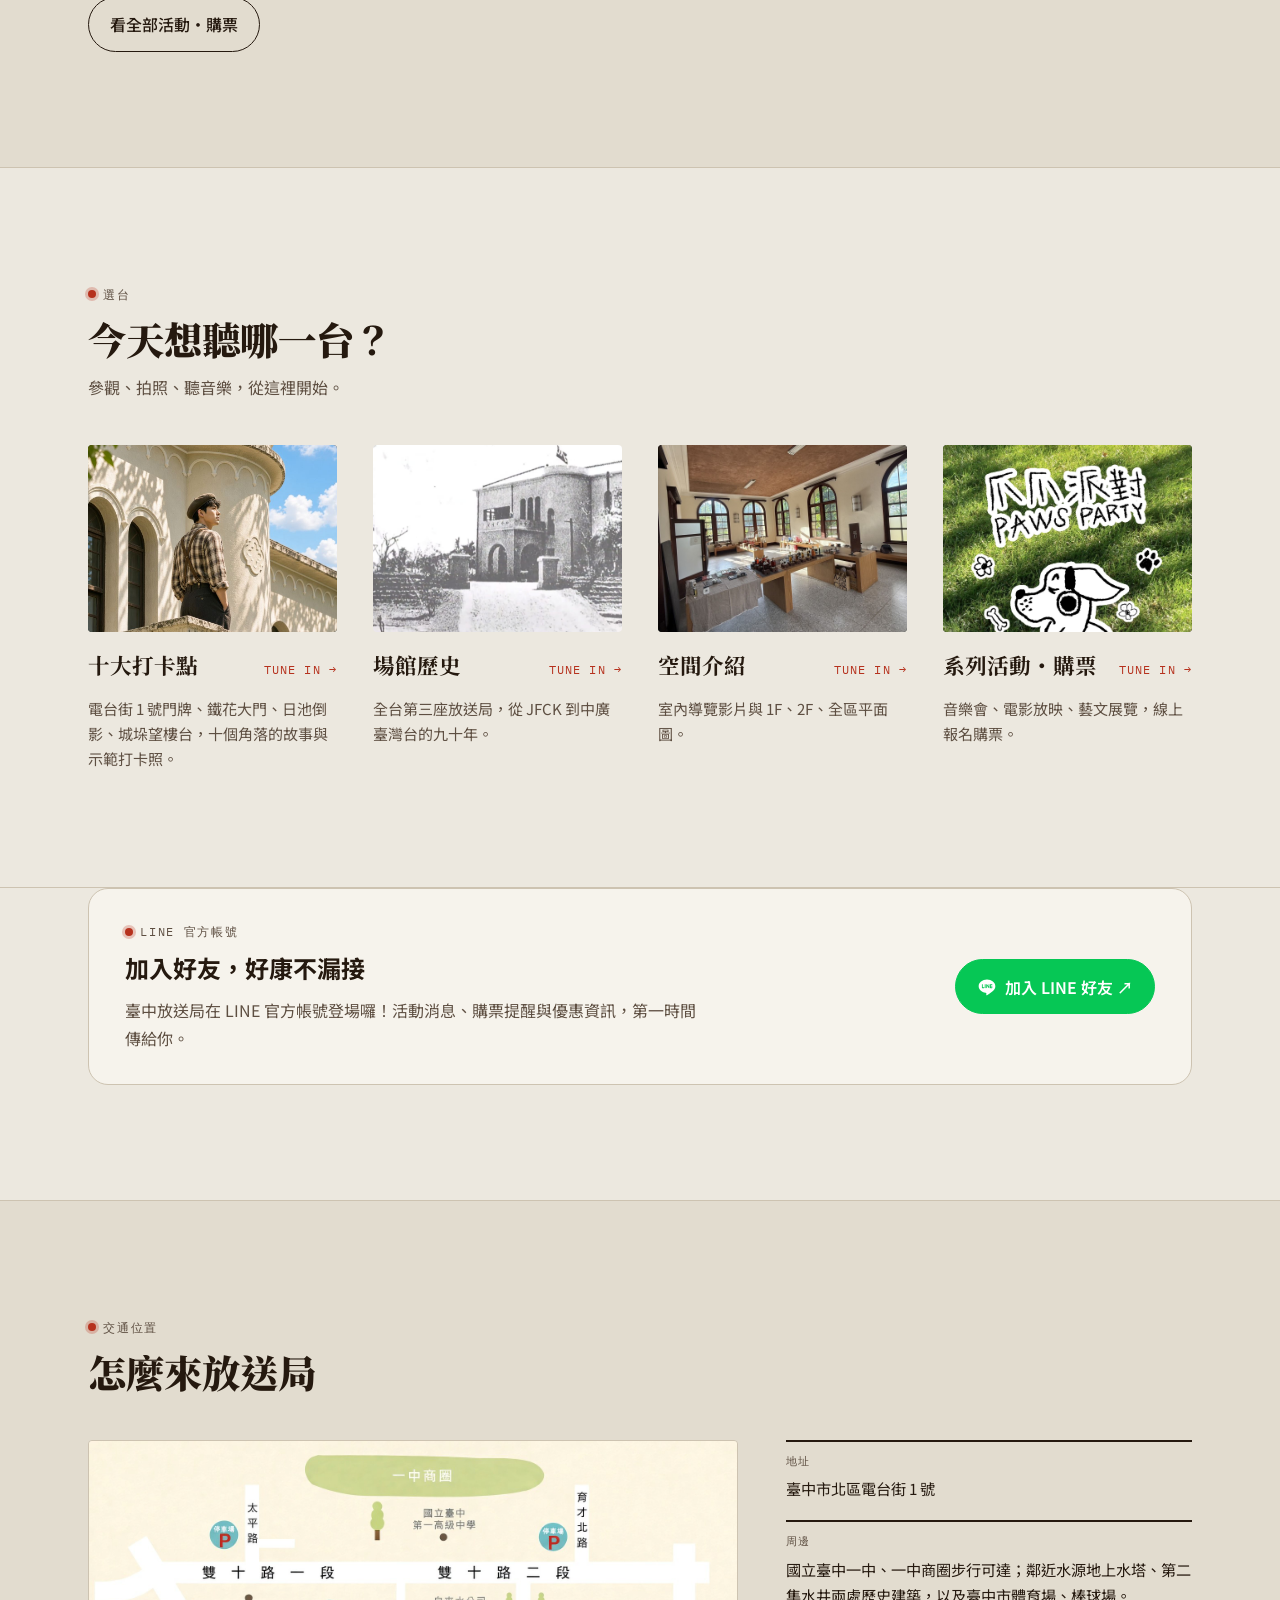
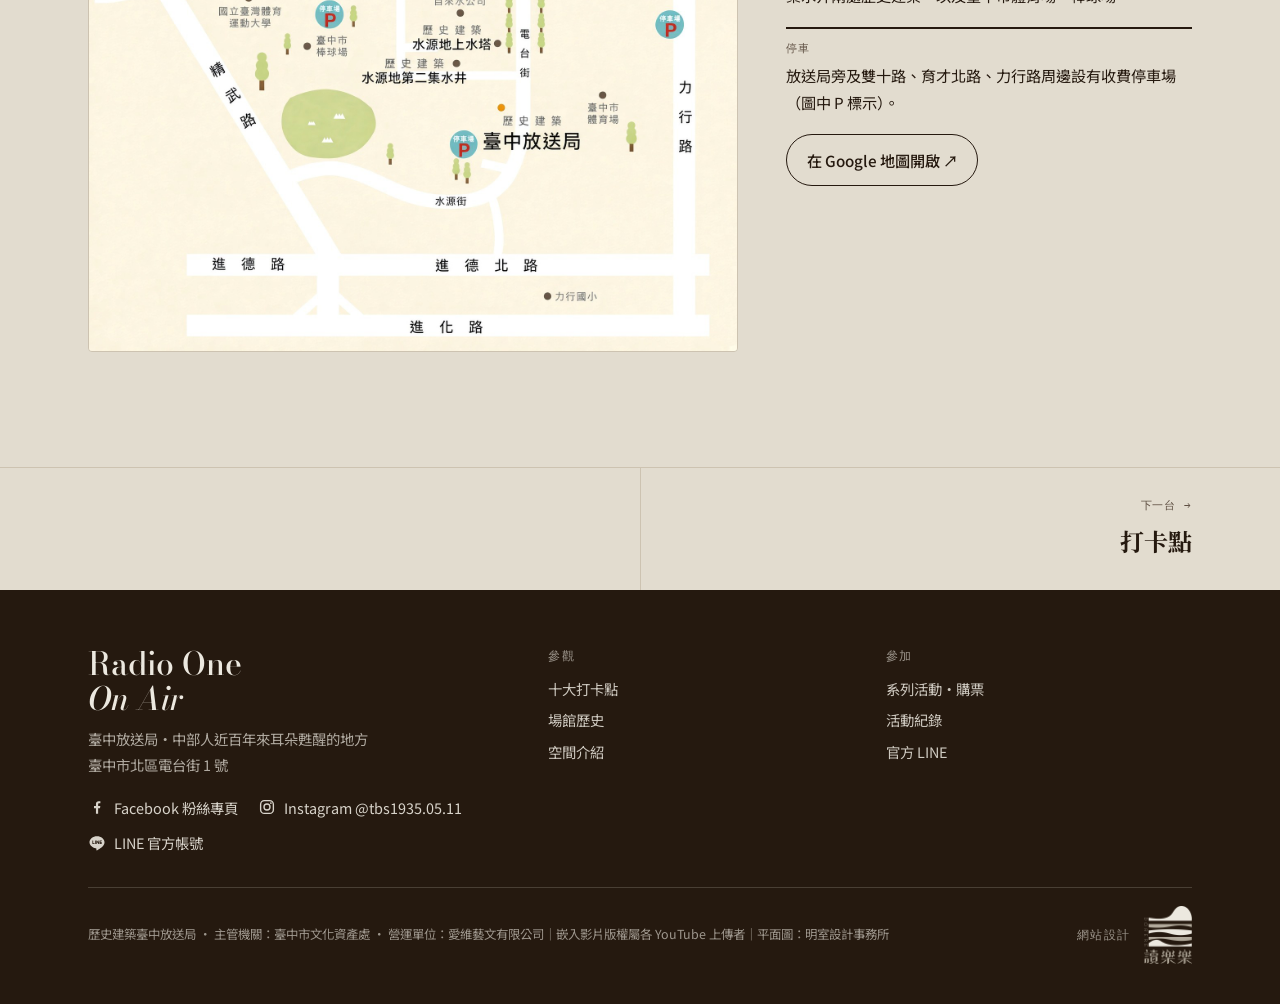
==== commit 67e17a23: "同步：新增 12/19–12/20 Radio Market 電台市《爪爪派對》（系列活動新增市集分頁、首頁近期活動、日期搜尋）；本週無新媒體報導 Co-Authored-By: Claude <no" ====
--- a/index.html
+++ b/index.html
@@ -58,7 +58,7 @@
       <div><span class="mono">地址</span><p>臺中市北區電台街 1 號<br>（全台唯一的電台街門牌）</p></div>
       <div><span class="mono">位置</span><p>水源地文教聚落<br>鄰臺中一中、臺中體育場</p></div>
       <div><span class="mono">開放時間</span><p>星期二至星期日 11:00~17:00<br>（星期一休館）</p></div>
-      <div><span class="mono">本季主打</span><p><a href="#next">10/01–11/30 王仁傑個展（延長展期）</a><br><a href="archive.html#recent">11/14 李昀陵音樂會・活動紀錄</a><br><a href="line.html">新場次將於官方 LINE 公告</a></p></div>
+      <div><span class="mono">本季主打</span><p><a href="#next">10/01–11/30 王仁傑個展（延長展期）</a><br><a href="events.html#market">12/19–12/20 Radio Market 電台市・爪爪派對</a><br><a href="line.html">新場次將於官方 LINE 公告</a></p></div>
     </div>
   </div>
   </section><section class="sec block " id="about"><div class="wrap"><div class="manifesto">
@@ -77,13 +77,19 @@
       <div class="pillar"><span class="k">Broadcasting</span><h3>廣播歷史</h3><p>JFCK 台中放送局到中廣臺灣台，九十年電波記憶就是我們的節目原點。</p></div>
       <div class="pillar"><span class="k">Live Experience</span><h3>現場沈浸式體驗</h3><p>音樂會、講唱會、電影講座、文藝展。把「用聽的廣播」變成你能沈浸體驗的現場。</p></div>
     </div>
-  </div></section><section class="sec block alt" id="next"><div class="wrap"><div class="blk-h"><p class="eyebrow"><span class="lamp"></span>近期活動</p><h2>現正展出</h2></div><div class="evnow evone">
+  </div></section><section class="sec block alt" id="next"><div class="wrap"><div class="blk-h"><p class="eyebrow"><span class="lamp"></span>近期活動</p><h2>現正展出・即將登場</h2></div><div class="evnow">
 <article class="ev"><div class="ph"><img class="poster" src="assets/img/event-wang-renjie.jpg" alt="王仁傑個展《時序之植 不可見的風景》海報" loading="lazy" style="object-position:50% 30%"></div><div class="bd">
 <p class="when">2026.10.01 – 11.30 · 藝文展覽</p><h3>《時序之植 不可見的風景》<br>王仁傑個展</h3><p class="ext-note"><b>展期延長</b>海報原訂至 11/15，已延長至 <strong>11/30（日）</strong>，以此為準。</p>
 <p>就在台中放送局！</p>
 <dl><div><dt>展期</dt><dd>2026.10.01 – 2026.11.30<span style="white-space:nowrap">（延長展期）</span></dd></div><div><dt>開放</dt><dd>週二至週日 11:00–17:00，週一休館</dd></div><div><dt>地點</dt><dd>歷史建築台中放送局 115 展廳（台中市北區電台街一號）</dd></div><div><dt>票價</dt><dd>免費參觀</dd></div></dl></div></article>
+<article class="ev"><div class="ph"><img class="poster" src="assets/img/ev-market-paws.jpg" alt="Radio Market 電台市《爪爪派對》主視覺" loading="lazy" style="object-position:50% 0%"></div><div class="bd">
+<p class="when">12.19 – 12.20 · 13:00–19:00 · 市集</p><h3>Radio Market 電台市<br>爪爪派對 Paws Party</h3>
+<p>Radio Market 電台市推出首場「爪爪派對」，把市集變成人與毛孩都能一起參與的社交聚會。風格選物、餐飲、寵物選物與寵物攝影之外，還有寵物生命講座、植繪腳掌花器手作課，以及橋烽關懷生命協會現場狗狗認養。</p>
+<ul><li><b>12/19（六）14:00</b>寵物生命講座「陪伴，換一種方式繼續」（二分之二寵物生命陪伴，免費・需報名）</li><li><b>12/19（六）15:00–19:00・12/20（日）13:00–17:00</b>植繪腳掌花器手作課（來森How不How，限量 30 組）</li></ul>
+<dl><div><dt>票價</dt><dd>講座免費（需報名）<br>手作課早鳥 NT$850、現場 NT$980（含下午茶套餐）</dd></div><div><dt>地點</dt><dd>臺中放送局（台中市北區電台街一號）</dd></div></dl>
+<p style="display:flex;gap:10px;flex-wrap:wrap;margin-top:auto"><a class="btn small solid" href="https://docs.google.com/forms/d/e/1FAIpQLSfacGzLO5Y9sArrE1dRHwGX60DlnqQ-xeFZghW4RIHKX3oLNA/viewform" target="_blank" rel="noopener">講座報名 ↗</a><a class="btn small" href="https://docs.google.com/forms/d/e/1FAIpQLSflM7u4-201TqBDzoPtBTE2XiQzqWsr9-gqNgh5Wl_C4Wnqkg/viewform" target="_blank" rel="noopener">手作課報名 ↗</a></p></div></article>
 </div>
-<p style="margin-top:36px"><a class="btn" href="events.html">看全部活動・購票</a></p></div></section><section class="sec block " id="explore"><div class="wrap"><div class="blk-h"><p class="eyebrow"><span class="lamp"></span>選台</p><h2>今天想聽哪一台？</h2><p>參觀、拍照、聽音樂，從這裡開始。</p></div><div class="explore explore-4"><a class="xcard" href="spots.html"><div class="ph"><img src="assets/img/home-balcony.jpg" alt="十大打卡點" loading="lazy" style="object-position:50% 30%"></div><div class="lab"><h3>十大打卡點</h3><span class="go">TUNE IN →</span></div><p>電台街 1 號門牌、鐵花大門、日池倒影、城垛望樓台，十個角落的故事與示範打卡照。</p></a><a class="xcard " href="history.html"><div class="ph"><img src="assets/img/home-jfck-1935.jpg" alt="場館歷史" loading="lazy" style="object-position:50% 50%"></div><div class="lab"><h3>場館歷史</h3><span class="go">TUNE IN →</span></div><p>全台第三座放送局，從 JFCK 到中廣臺灣台的九十年。</p></a><a class="xcard " href="spaces.html"><div class="ph"><img src="assets/img/home-shop-room.jpg" alt="空間介紹" loading="lazy" style="object-position:50% 60%"></div><div class="lab"><h3>空間介紹</h3><span class="go">TUNE IN →</span></div><p>室內導覽影片與 1F、2F、全區平面圖。</p></a><a class="xcard " href="events.html"><div class="ph"><img src="assets/img/ev-concert-recap-6.jpg" alt="臺中放送局大窗前的音樂會現場" loading="lazy" style="object-position:50% 45%"></div><div class="lab"><h3>系列活動・購票</h3><span class="go">TUNE IN →</span></div><p>音樂會、電影放映、藝文展覽，線上報名購票。</p></a></div></div></section><section class="sec block line-band"><div class="wrap"><div class="line-cta"><div><p class="eyebrow"><span class="lamp"></span>LINE 官方帳號</p><h2>加入好友，好康不漏接</h2><p>臺中放送局在 LINE 官方帳號登場囉！活動消息、購票提醒與優惠資訊，第一時間傳給你。</p></div><a class="btn line-btn" href="https://lin.ee/pATTQXr" target="_blank" rel="noopener"><svg viewBox="0 0 24 24" width="18" height="18" aria-hidden="true"><path fill="currentColor" d="M12 3C6.5 3 2 6.6 2 11c0 3.9 3.5 7.2 8.3 7.9.3.1.8.2.9.5.1.3.1.7 0 1l-.1.9c0 .3-.2 1 .9.5s5.9-3.5 8-5.9C21.5 14.3 22 12.7 22 11c0-4.4-4.5-8-10-8zM8.3 13.4H6.4c-.3 0-.5-.2-.5-.5V9.1c0-.3.2-.5.5-.5s.5.2.5.5v3.3h1.4c.3 0 .5.2.5.5s-.2.5-.5.5zm2-.5c0 .3-.2.5-.5.5s-.5-.2-.5-.5V9.1c0-.3.2-.5.5-.5s.5.2.5.5v3.8zm4.6 0c0 .2-.1.4-.3.5h-.2c-.2 0-.3-.1-.4-.2l-1.9-2.6v2.3c0 .3-.2.5-.5.5s-.5-.2-.5-.5V9.1c0-.2.1-.4.3-.5h.2c.2 0 .3.1.4.2l1.9 2.6V9.1c0-.3.2-.5.5-.5s.5.2.5.5v3.8zm3.1-2.4c.3 0 .5.2.5.5s-.2.5-.5.5h-1.4v.9H18c.3 0 .5.2.5.5s-.2.5-.5.5h-1.9c-.3 0-.5-.2-.5-.5V9.1c0-.3.2-.5.5-.5H18c.3 0 .5.2.5.5s-.2.5-.5.5h-1.4v.9H18z"/></svg>加入 LINE 好友 ↗</a></div></div></section><section class="sec block alt" id="location"><div class="wrap"><div class="blk-h"><p class="eyebrow"><span class="lamp"></span>交通位置</p><h2>怎麼來放送局</h2></div><div class="loc"><div class="loc-map"><img src="assets/img/location-map.jpg" alt="臺中放送局位置圖：位於北區電台街，鄰近臺中一中、水源地上水塔與臺中市體育場" loading="lazy"></div><div class="loc-info"><div><span class="mono">地址</span><p>臺中市北區電台街 1 號</p></div><div><span class="mono">周邊</span><p>國立臺中一中、一中商圈步行可達；鄰近水源地上水塔、第二集水井兩處歷史建築，以及臺中市體育場、棒球場。</p></div><div><span class="mono">停車</span><p>放送局旁及雙十路、育才北路、力行路周邊設有收費停車場（圖中 P 標示）。</p></div><p><a class="btn" href="https://www.google.com/maps/search/?api=1&query=%E8%87%BA%E4%B8%AD%E6%94%BE%E9%80%81%E5%B1%80" target="_blank" rel="noopener">在 Google 地圖開啟 ↗</a></p></div></div></div></section></main><nav class="pager" aria-label="上一頁與下一頁"><div class="wrap"><span></span><a class="next" href="spots.html"><span class="mono">下一台 →</span><b>打卡點</b></a></div></nav><footer>
+<p style="margin-top:36px"><a class="btn" href="events.html">看全部活動・購票</a></p></div></section><section class="sec block " id="explore"><div class="wrap"><div class="blk-h"><p class="eyebrow"><span class="lamp"></span>選台</p><h2>今天想聽哪一台？</h2><p>參觀、拍照、聽音樂，從這裡開始。</p></div><div class="explore explore-4"><a class="xcard" href="spots.html"><div class="ph"><img src="assets/img/home-balcony.jpg" alt="十大打卡點" loading="lazy" style="object-position:50% 30%"></div><div class="lab"><h3>十大打卡點</h3><span class="go">TUNE IN →</span></div><p>電台街 1 號門牌、鐵花大門、日池倒影、城垛望樓台，十個角落的故事與示範打卡照。</p></a><a class="xcard " href="history.html"><div class="ph"><img src="assets/img/home-jfck-1935.jpg" alt="場館歷史" loading="lazy" style="object-position:50% 50%"></div><div class="lab"><h3>場館歷史</h3><span class="go">TUNE IN →</span></div><p>全台第三座放送局，從 JFCK 到中廣臺灣台的九十年。</p></a><a class="xcard " href="spaces.html"><div class="ph"><img src="assets/img/home-shop-room.jpg" alt="空間介紹" loading="lazy" style="object-position:50% 60%"></div><div class="lab"><h3>空間介紹</h3><span class="go">TUNE IN →</span></div><p>室內導覽影片與 1F、2F、全區平面圖。</p></a><a class="xcard " href="events.html"><div class="ph"><img src="assets/img/ev-market-paws.jpg" alt="Radio Market 電台市《爪爪派對》主視覺" loading="lazy" style="object-position:50% 0%"></div><div class="lab"><h3>系列活動・購票</h3><span class="go">TUNE IN →</span></div><p>音樂會、電影放映、藝文展覽，線上報名購票。</p></a></div></div></section><section class="sec block line-band"><div class="wrap"><div class="line-cta"><div><p class="eyebrow"><span class="lamp"></span>LINE 官方帳號</p><h2>加入好友，好康不漏接</h2><p>臺中放送局在 LINE 官方帳號登場囉！活動消息、購票提醒與優惠資訊，第一時間傳給你。</p></div><a class="btn line-btn" href="https://lin.ee/pATTQXr" target="_blank" rel="noopener"><svg viewBox="0 0 24 24" width="18" height="18" aria-hidden="true"><path fill="currentColor" d="M12 3C6.5 3 2 6.6 2 11c0 3.9 3.5 7.2 8.3 7.9.3.1.8.2.9.5.1.3.1.7 0 1l-.1.9c0 .3-.2 1 .9.5s5.9-3.5 8-5.9C21.5 14.3 22 12.7 22 11c0-4.4-4.5-8-10-8zM8.3 13.4H6.4c-.3 0-.5-.2-.5-.5V9.1c0-.3.2-.5.5-.5s.5.2.5.5v3.3h1.4c.3 0 .5.2.5.5s-.2.5-.5.5zm2-.5c0 .3-.2.5-.5.5s-.5-.2-.5-.5V9.1c0-.3.2-.5.5-.5s.5.2.5.5v3.8zm4.6 0c0 .2-.1.4-.3.5h-.2c-.2 0-.3-.1-.4-.2l-1.9-2.6v2.3c0 .3-.2.5-.5.5s-.5-.2-.5-.5V9.1c0-.2.1-.4.3-.5h.2c.2 0 .3.1.4.2l1.9 2.6V9.1c0-.3.2-.5.5-.5s.5.2.5.5v3.8zm3.1-2.4c.3 0 .5.2.5.5s-.2.5-.5.5h-1.4v.9H18c.3 0 .5.2.5.5s-.2.5-.5.5h-1.9c-.3 0-.5-.2-.5-.5V9.1c0-.3.2-.5.5-.5H18c.3 0 .5.2.5.5s-.2.5-.5.5h-1.4v.9H18z"/></svg>加入 LINE 好友 ↗</a></div></div></section><section class="sec block alt" id="location"><div class="wrap"><div class="blk-h"><p class="eyebrow"><span class="lamp"></span>交通位置</p><h2>怎麼來放送局</h2></div><div class="loc"><div class="loc-map"><img src="assets/img/location-map.jpg" alt="臺中放送局位置圖：位於北區電台街，鄰近臺中一中、水源地上水塔與臺中市體育場" loading="lazy"></div><div class="loc-info"><div><span class="mono">地址</span><p>臺中市北區電台街 1 號</p></div><div><span class="mono">周邊</span><p>國立臺中一中、一中商圈步行可達；鄰近水源地上水塔、第二集水井兩處歷史建築，以及臺中市體育場、棒球場。</p></div><div><span class="mono">停車</span><p>放送局旁及雙十路、育才北路、力行路周邊設有收費停車場（圖中 P 標示）。</p></div><p><a class="btn" href="https://www.google.com/maps/search/?api=1&query=%E8%87%BA%E4%B8%AD%E6%94%BE%E9%80%81%E5%B1%80" target="_blank" rel="noopener">在 Google 地圖開啟 ↗</a></p></div></div></div></section></main><nav class="pager" aria-label="上一頁與下一頁"><div class="wrap"><span></span><a class="next" href="spots.html"><span class="mono">下一台 →</span><b>打卡點</b></a></div></nav><footer>
   <div class="wrap">
     <div class="brand"><b>Radio One<br><i>On Air</i></b><p>臺中放送局・中部人近百年來耳朵甦醒的地方<br>臺中市北區電台街 1 號</p><p class="foot-soc"><a href="https://www.facebook.com/fangsungstudio" target="_blank" rel="noopener"><svg viewBox="0 0 24 24" width="18" height="18" aria-hidden="true"><path fill="currentColor" d="M13.5 21v-7.5h2.5l.4-3h-2.9V8.6c0-.9.3-1.5 1.5-1.5h1.5V4.4c-.3 0-1.2-.1-2.2-.1-2.2 0-3.7 1.3-3.7 3.8v2.4H8v3h2.6V21h2.9z"/></svg>Facebook 粉絲專頁</a><a href="https://www.instagram.com/tbs1935.05.11" target="_blank" rel="noopener"><svg viewBox="0 0 24 24" width="18" height="18" aria-hidden="true"><rect x="3.5" y="3.5" width="17" height="17" rx="5" fill="none" stroke="currentColor" stroke-width="1.8"/><circle cx="12" cy="12" r="4" fill="none" stroke="currentColor" stroke-width="1.8"/><circle cx="17.2" cy="6.8" r="1.2" fill="currentColor"/></svg>Instagram @tbs1935.05.11</a><a href="https://lin.ee/pATTQXr" target="_blank" rel="noopener"><svg viewBox="0 0 24 24" width="18" height="18" aria-hidden="true"><path fill="currentColor" d="M12 3C6.5 3 2 6.6 2 11c0 3.9 3.5 7.2 8.3 7.9.3.1.8.2.9.5.1.3.1.7 0 1l-.1.9c0 .3-.2 1 .9.5s5.9-3.5 8-5.9C21.5 14.3 22 12.7 22 11c0-4.4-4.5-8-10-8zM8.3 13.4H6.4c-.3 0-.5-.2-.5-.5V9.1c0-.3.2-.5.5-.5s.5.2.5.5v3.3h1.4c.3 0 .5.2.5.5s-.2.5-.5.5zm2-.5c0 .3-.2.5-.5.5s-.5-.2-.5-.5V9.1c0-.3.2-.5.5-.5s.5.2.5.5v3.8zm4.6 0c0 .2-.1.4-.3.5h-.2c-.2 0-.3-.1-.4-.2l-1.9-2.6v2.3c0 .3-.2.5-.5.5s-.5-.2-.5-.5V9.1c0-.2.1-.4.3-.5h.2c.2 0 .3.1.4.2l1.9 2.6V9.1c0-.3.2-.5.5-.5s.5.2.5.5v3.8zm3.1-2.4c.3 0 .5.2.5.5s-.2.5-.5.5h-1.4v.9H18c.3 0 .5.2.5.5s-.2.5-.5.5h-1.9c-.3 0-.5-.2-.5-.5V9.1c0-.3.2-.5.5-.5H18c.3 0 .5.2.5.5s-.2.5-.5.5h-1.4v.9H18z"/></svg>LINE 官方帳號</a></p></div>
     <div><h4>參觀</h4><ul><li><a href="spots.html">十大打卡點</a></li><li><a href="history.html">場館歷史</a></li><li><a href="spaces.html">空間介紹</a></li></ul></div>
--- a/assets/site.css
+++ b/assets/site.css
@@ -771,3 +771,5 @@
 footer .made-by .logo-link:hover{opacity:.85;text-decoration:none}
 footer .made-by .contact{display:flex;flex-direction:column;gap:4px;font-family:inherit;font-size:.82rem;letter-spacing:0;opacity:1}
 footer .made-by .contact a{opacity:.8}
+.recap .gal.g2{grid-template-columns:repeat(2,minmax(0,1fr))}
+.recap .gal.g2 img{aspect-ratio:4/3}
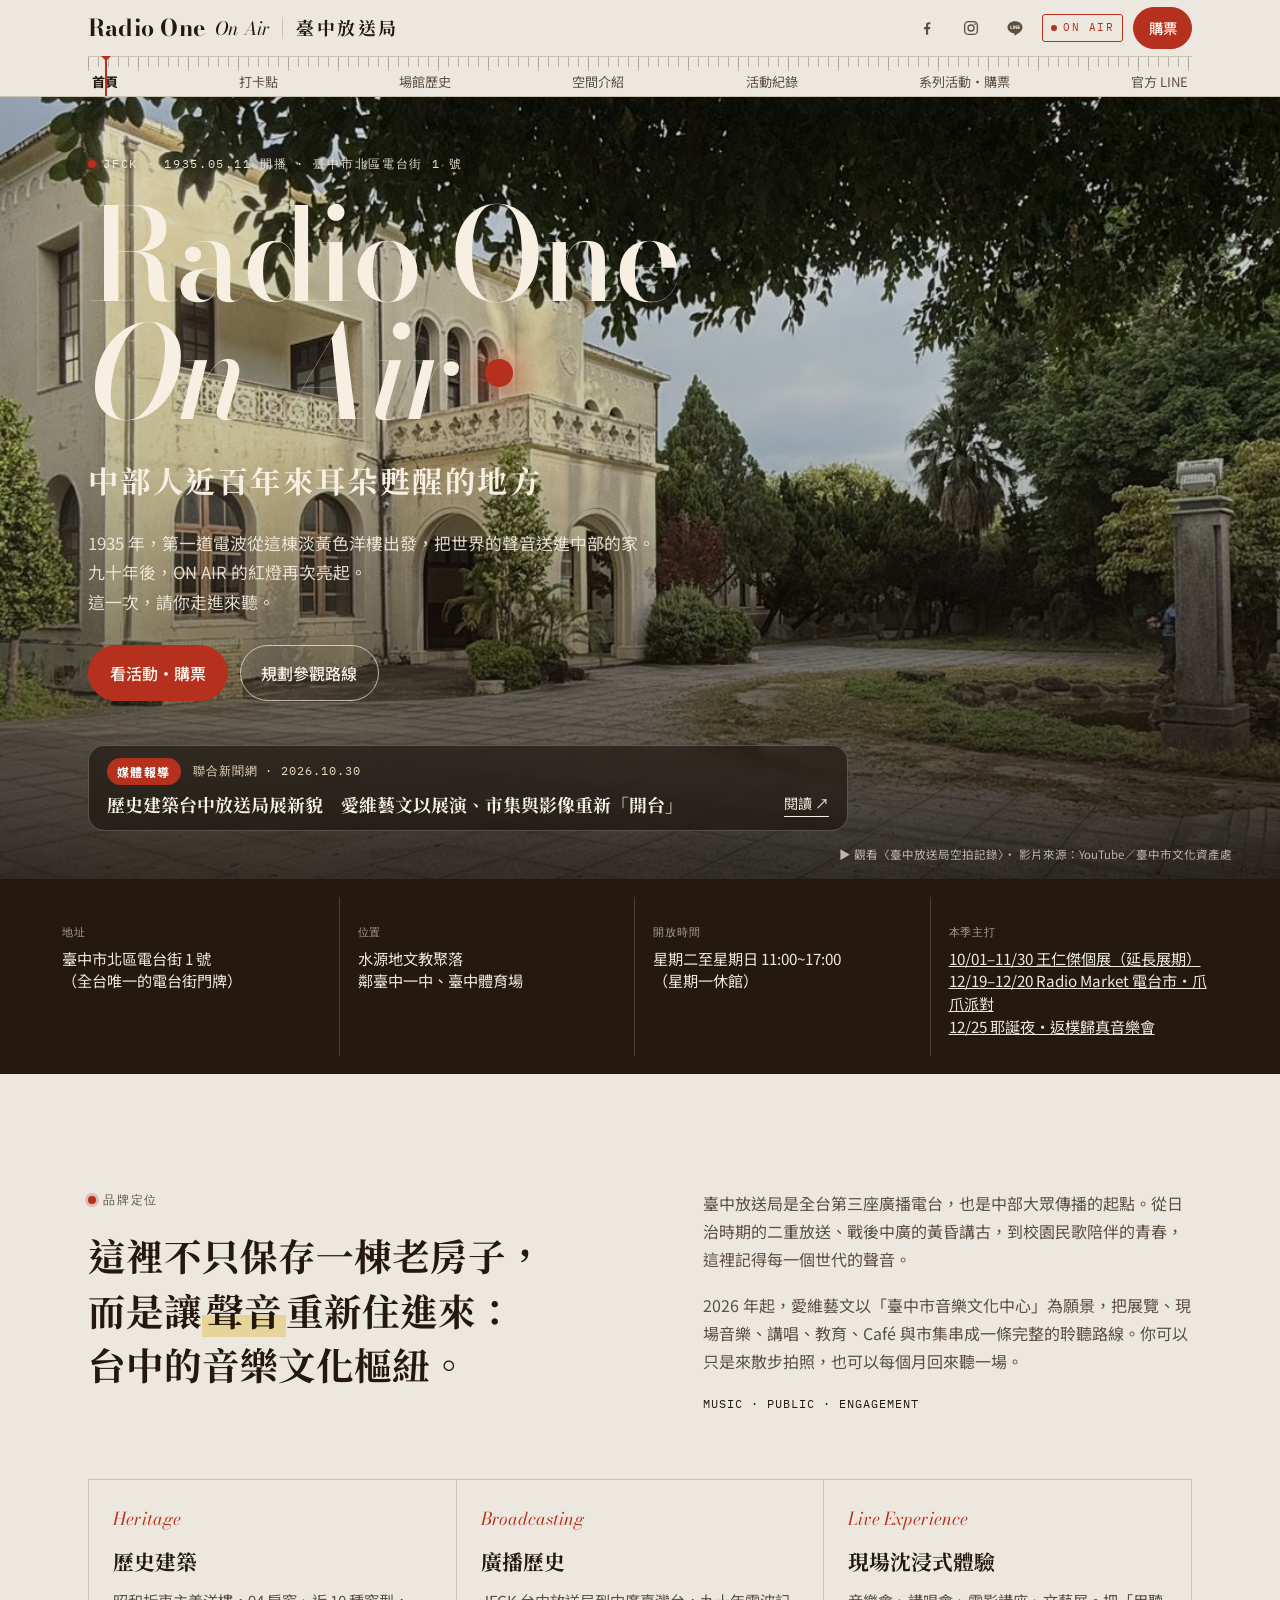
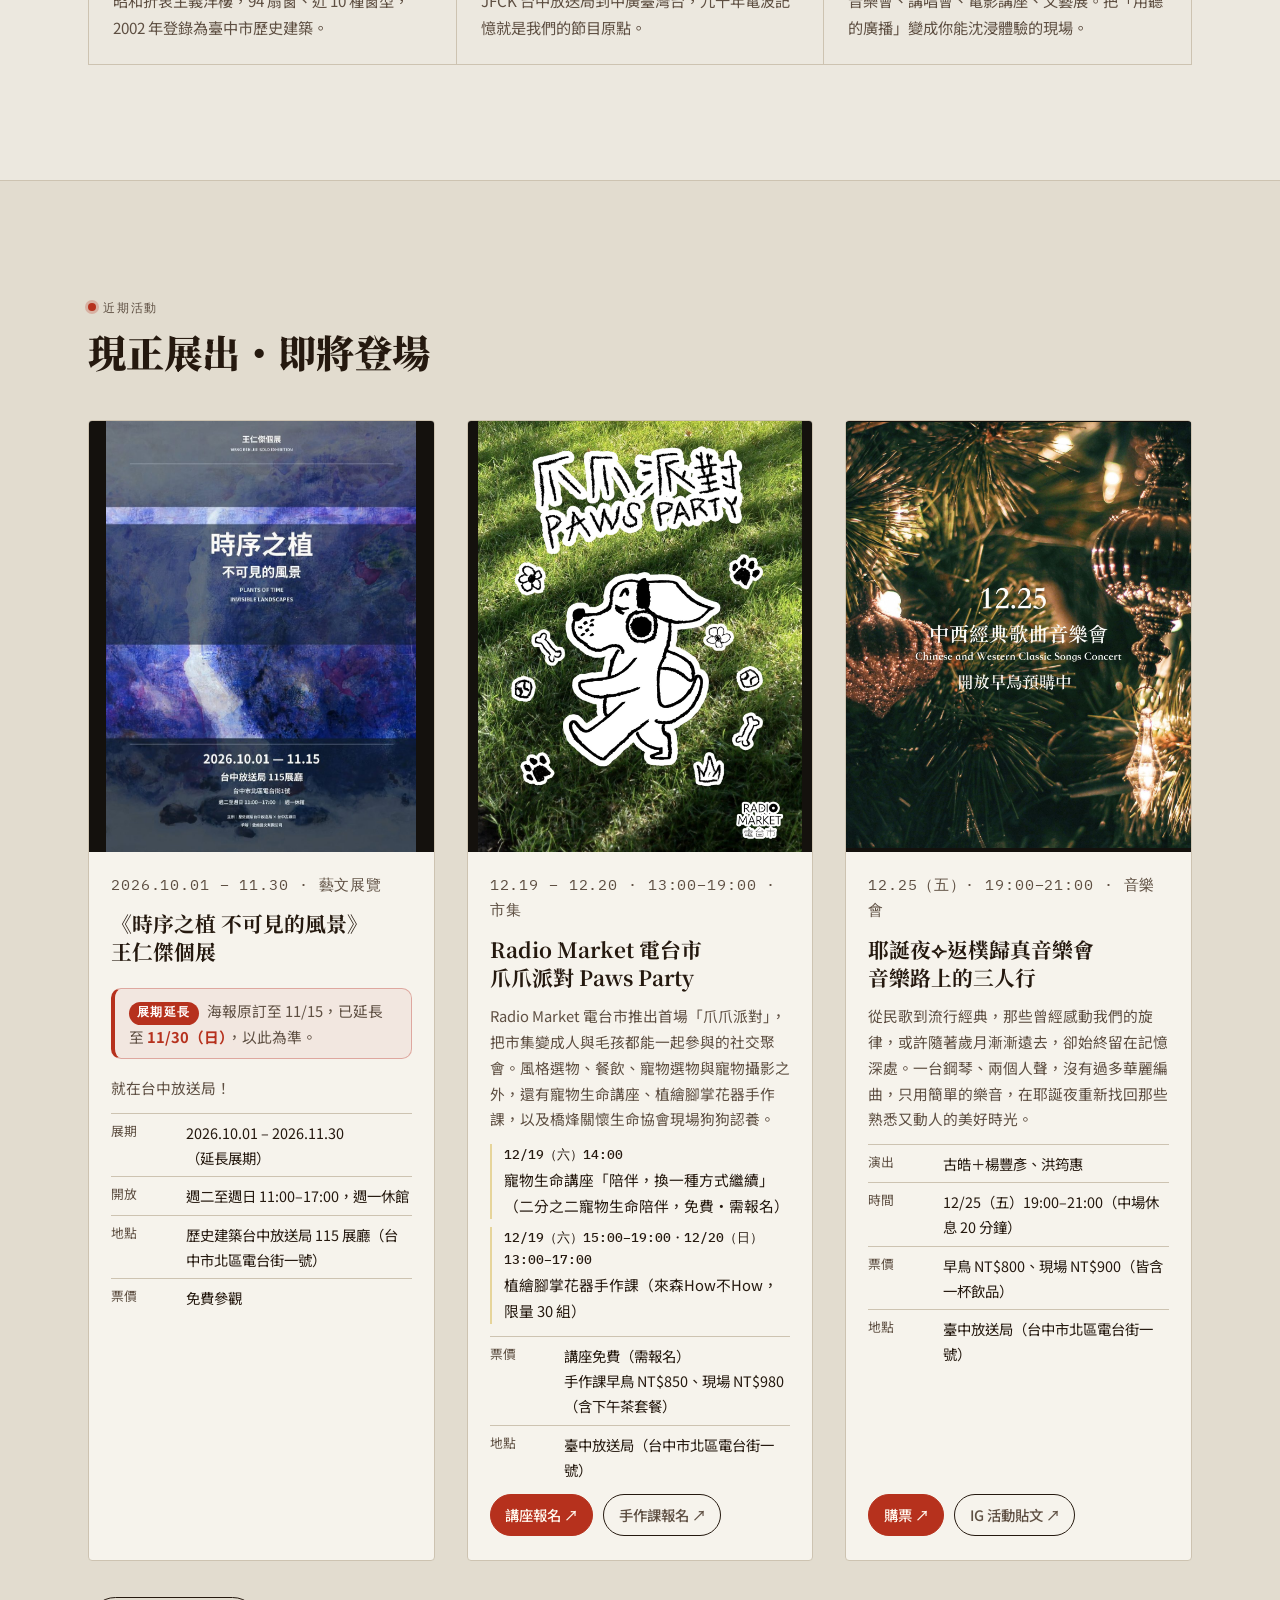
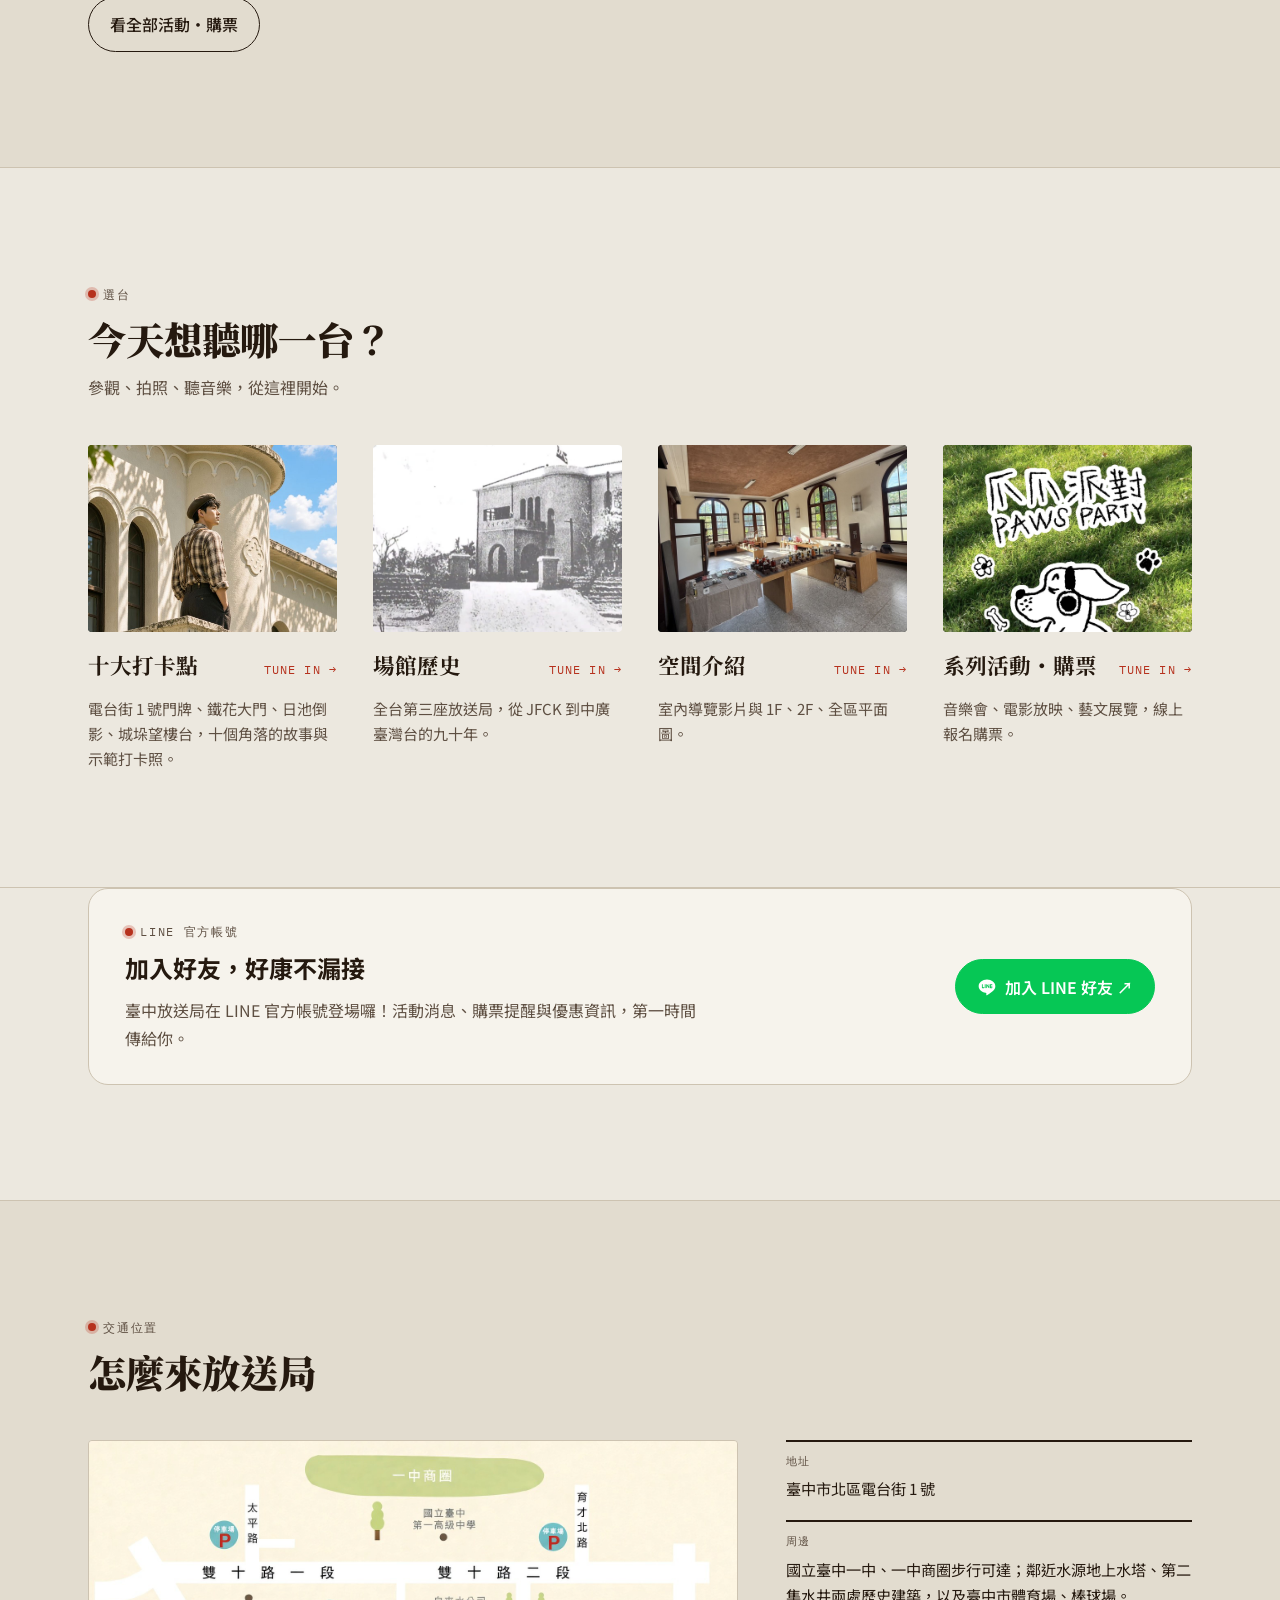
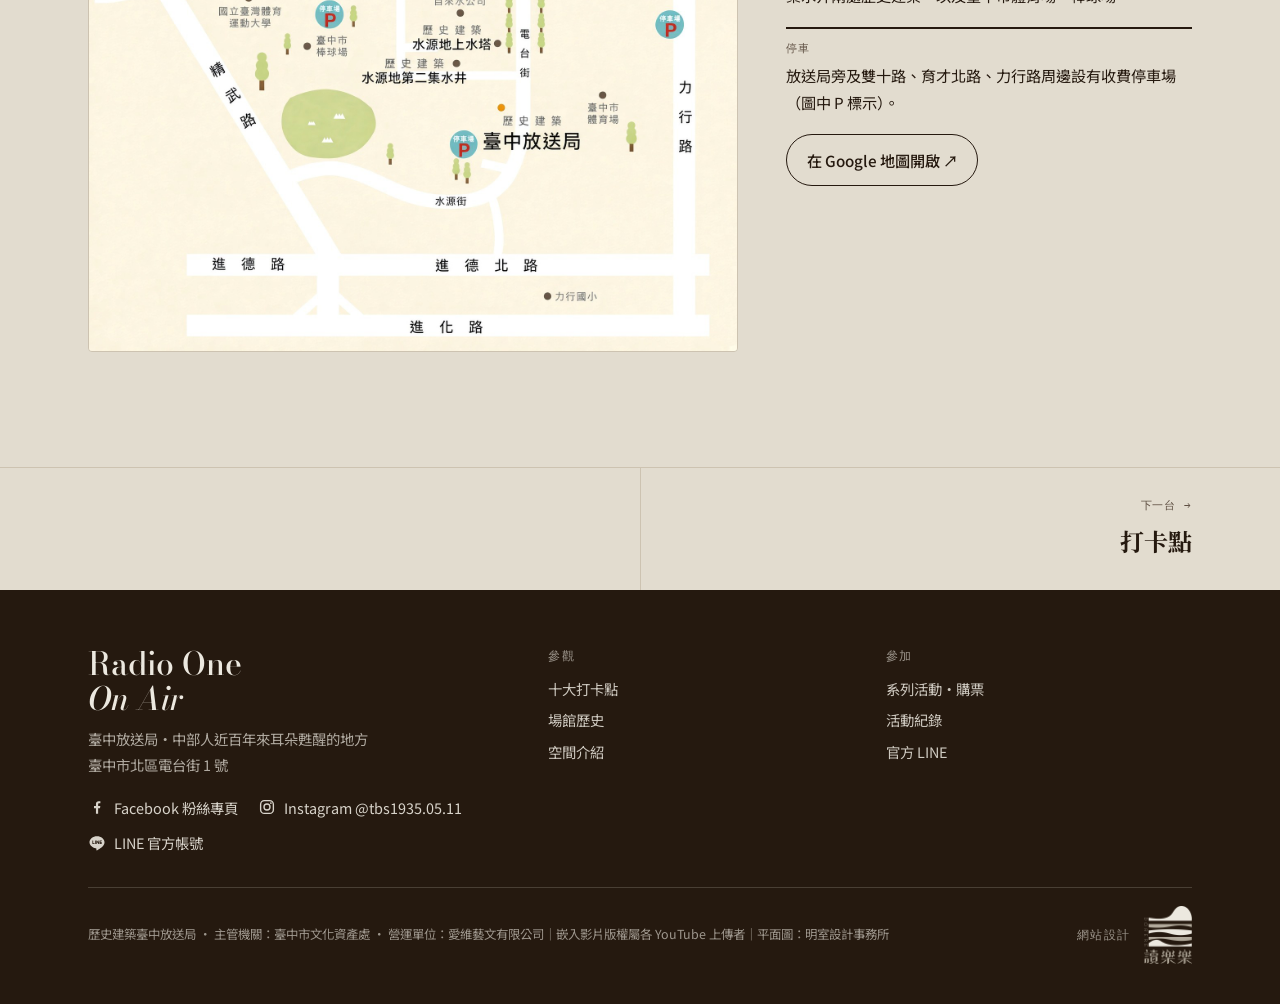
==== commit 4c6bf448: "新增 12/25 耶誕夜⟣返樸歸真音樂會（系列活動、首頁、日期搜尋），全部近期活動依日期排序 Co-Authored-By: Claude Opus 5.5 <noreply@anthropic.co" ====
--- a/index.html
+++ b/index.html
@@ -58,7 +58,7 @@
       <div><span class="mono">地址</span><p>臺中市北區電台街 1 號<br>（全台唯一的電台街門牌）</p></div>
       <div><span class="mono">位置</span><p>水源地文教聚落<br>鄰臺中一中、臺中體育場</p></div>
       <div><span class="mono">開放時間</span><p>星期二至星期日 11:00~17:00<br>（星期一休館）</p></div>
-      <div><span class="mono">本季主打</span><p><a href="#next">10/01–11/30 王仁傑個展（延長展期）</a><br><a href="events.html#market">12/19–12/20 Radio Market 電台市・爪爪派對</a><br><a href="line.html">新場次將於官方 LINE 公告</a></p></div>
+      <div><span class="mono">本季主打</span><p><a href="#next">10/01–11/30 王仁傑個展（延長展期）</a><br><a href="events.html#market">12/19–12/20 Radio Market 電台市・爪爪派對</a><br><a href="events.html#concert">12/25 耶誕夜・返樸歸真音樂會</a></p></div>
     </div>
   </div>
   </section><section class="sec block " id="about"><div class="wrap"><div class="manifesto">
@@ -88,6 +88,11 @@
 <ul><li><b>12/19（六）14:00</b>寵物生命講座「陪伴，換一種方式繼續」（二分之二寵物生命陪伴，免費・需報名）</li><li><b>12/19（六）15:00–19:00・12/20（日）13:00–17:00</b>植繪腳掌花器手作課（來森How不How，限量 30 組）</li></ul>
 <dl><div><dt>票價</dt><dd>講座免費（需報名）<br>手作課早鳥 NT$850、現場 NT$980（含下午茶套餐）</dd></div><div><dt>地點</dt><dd>臺中放送局（台中市北區電台街一號）</dd></div></dl>
 <p style="display:flex;gap:10px;flex-wrap:wrap;margin-top:auto"><a class="btn small solid" href="https://docs.google.com/forms/d/e/1FAIpQLSfacGzLO5Y9sArrE1dRHwGX60DlnqQ-xeFZghW4RIHKX3oLNA/viewform" target="_blank" rel="noopener">講座報名 ↗</a><a class="btn small" href="https://docs.google.com/forms/d/e/1FAIpQLSflM7u4-201TqBDzoPtBTE2XiQzqWsr9-gqNgh5Wl_C4Wnqkg/viewform" target="_blank" rel="noopener">手作課報名 ↗</a></p></div></article>
+<article class="ev"><div class="ph"><img class="poster" src="assets/img/ev-xmas-concert.jpg" alt="耶誕夜・返樸歸真音樂會 12.25 中西經典歌曲音樂會海報" loading="lazy" style="object-position:50% 30%"></div><div class="bd">
+<p class="when">12.25（五）· 19:00–21:00 · 音樂會</p><h3>耶誕夜⟣返樸歸真音樂會<br>音樂路上的三人行</h3>
+<p>從民歌到流行經典，那些曾經感動我們的旋律，或許隨著歲月漸漸遠去，卻始終留在記憶深處。一台鋼琴、兩個人聲，沒有過多華麗編曲，只用簡單的樂音，在耶誕夜重新找回那些熟悉又動人的美好時光。</p>
+<dl><div><dt>演出</dt><dd>古皓＋楊豐彥、洪筠惠</dd></div><div><dt>時間</dt><dd>12/25（五）19:00–21:00（中場休息 20 分鐘）</dd></div><div><dt>票價</dt><dd>早鳥 NT$800、現場 NT$900（皆含一杯飲品）</dd></div><div><dt>地點</dt><dd>臺中放送局（台中市北區電台街一號）</dd></div></dl>
+<p style="display:flex;gap:10px;flex-wrap:wrap;margin-top:auto"><a class="btn small solid" href="https://docs.google.com/forms/d/e/1FAIpQLSdTPQXzTp-Oxy0OVmNR1uVKs2vI7C_IHS_AKK8cZcDTzBkyBA/viewform" target="_blank" rel="noopener">購票 ↗</a><a class="btn small" href="https://www.instagram.com/p/DgM9ahmvKlt/" target="_blank" rel="noopener">IG 活動貼文 ↗</a></p></div></article>
 </div>
 <p style="margin-top:36px"><a class="btn" href="events.html">看全部活動・購票</a></p></div></section><section class="sec block " id="explore"><div class="wrap"><div class="blk-h"><p class="eyebrow"><span class="lamp"></span>選台</p><h2>今天想聽哪一台？</h2><p>參觀、拍照、聽音樂，從這裡開始。</p></div><div class="explore explore-4"><a class="xcard" href="spots.html"><div class="ph"><img src="assets/img/home-balcony.jpg" alt="十大打卡點" loading="lazy" style="object-position:50% 30%"></div><div class="lab"><h3>十大打卡點</h3><span class="go">TUNE IN →</span></div><p>電台街 1 號門牌、鐵花大門、日池倒影、城垛望樓台，十個角落的故事與示範打卡照。</p></a><a class="xcard " href="history.html"><div class="ph"><img src="assets/img/home-jfck-1935.jpg" alt="場館歷史" loading="lazy" style="object-position:50% 50%"></div><div class="lab"><h3>場館歷史</h3><span class="go">TUNE IN →</span></div><p>全台第三座放送局，從 JFCK 到中廣臺灣台的九十年。</p></a><a class="xcard " href="spaces.html"><div class="ph"><img src="assets/img/home-shop-room.jpg" alt="空間介紹" loading="lazy" style="object-position:50% 60%"></div><div class="lab"><h3>空間介紹</h3><span class="go">TUNE IN →</span></div><p>室內導覽影片與 1F、2F、全區平面圖。</p></a><a class="xcard " href="events.html"><div class="ph"><img src="assets/img/ev-market-paws.jpg" alt="Radio Market 電台市《爪爪派對》主視覺" loading="lazy" style="object-position:50% 0%"></div><div class="lab"><h3>系列活動・購票</h3><span class="go">TUNE IN →</span></div><p>音樂會、電影放映、藝文展覽，線上報名購票。</p></a></div></div></section><section class="sec block line-band"><div class="wrap"><div class="line-cta"><div><p class="eyebrow"><span class="lamp"></span>LINE 官方帳號</p><h2>加入好友，好康不漏接</h2><p>臺中放送局在 LINE 官方帳號登場囉！活動消息、購票提醒與優惠資訊，第一時間傳給你。</p></div><a class="btn line-btn" href="https://lin.ee/pATTQXr" target="_blank" rel="noopener"><svg viewBox="0 0 24 24" width="18" height="18" aria-hidden="true"><path fill="currentColor" d="M12 3C6.5 3 2 6.6 2 11c0 3.9 3.5 7.2 8.3 7.9.3.1.8.2.9.5.1.3.1.7 0 1l-.1.9c0 .3-.2 1 .9.5s5.9-3.5 8-5.9C21.5 14.3 22 12.7 22 11c0-4.4-4.5-8-10-8zM8.3 13.4H6.4c-.3 0-.5-.2-.5-.5V9.1c0-.3.2-.5.5-.5s.5.2.5.5v3.3h1.4c.3 0 .5.2.5.5s-.2.5-.5.5zm2-.5c0 .3-.2.5-.5.5s-.5-.2-.5-.5V9.1c0-.3.2-.5.5-.5s.5.2.5.5v3.8zm4.6 0c0 .2-.1.4-.3.5h-.2c-.2 0-.3-.1-.4-.2l-1.9-2.6v2.3c0 .3-.2.5-.5.5s-.5-.2-.5-.5V9.1c0-.2.1-.4.3-.5h.2c.2 0 .3.1.4.2l1.9 2.6V9.1c0-.3.2-.5.5-.5s.5.2.5.5v3.8zm3.1-2.4c.3 0 .5.2.5.5s-.2.5-.5.5h-1.4v.9H18c.3 0 .5.2.5.5s-.2.5-.5.5h-1.9c-.3 0-.5-.2-.5-.5V9.1c0-.3.2-.5.5-.5H18c.3 0 .5.2.5.5s-.2.5-.5.5h-1.4v.9H18z"/></svg>加入 LINE 好友 ↗</a></div></div></section><section class="sec block alt" id="location"><div class="wrap"><div class="blk-h"><p class="eyebrow"><span class="lamp"></span>交通位置</p><h2>怎麼來放送局</h2></div><div class="loc"><div class="loc-map"><img src="assets/img/location-map.jpg" alt="臺中放送局位置圖：位於北區電台街，鄰近臺中一中、水源地上水塔與臺中市體育場" loading="lazy"></div><div class="loc-info"><div><span class="mono">地址</span><p>臺中市北區電台街 1 號</p></div><div><span class="mono">周邊</span><p>國立臺中一中、一中商圈步行可達；鄰近水源地上水塔、第二集水井兩處歷史建築，以及臺中市體育場、棒球場。</p></div><div><span class="mono">停車</span><p>放送局旁及雙十路、育才北路、力行路周邊設有收費停車場（圖中 P 標示）。</p></div><p><a class="btn" href="https://www.google.com/maps/search/?api=1&query=%E8%87%BA%E4%B8%AD%E6%94%BE%E9%80%81%E5%B1%80" target="_blank" rel="noopener">在 Google 地圖開啟 ↗</a></p></div></div></div></section></main><nav class="pager" aria-label="上一頁與下一頁"><div class="wrap"><span></span><a class="next" href="spots.html"><span class="mono">下一台 →</span><b>打卡點</b></a></div></nav><footer>
   <div class="wrap">
--- a/assets/site.css
+++ b/assets/site.css
@@ -773,3 +773,7 @@
 footer .made-by .contact a{opacity:.8}
 .recap .gal.g2{grid-template-columns:repeat(2,minmax(0,1fr))}
 .recap .gal.g2 img{aspect-ratio:4/3}
+/* 系列活動：全部近期活動 */
+.series-panel.in-all{margin-bottom:44px}
+.series-panel.in-all::before{content:attr(data-label);display:block;font-family:var(--f-zh-display);font-size:1.35rem;font-weight:700;margin:0 0 6px;padding-top:6px}
+.series-panel.in-all+.series-panel.in-all{border-top:1px solid var(--line);padding-top:28px}
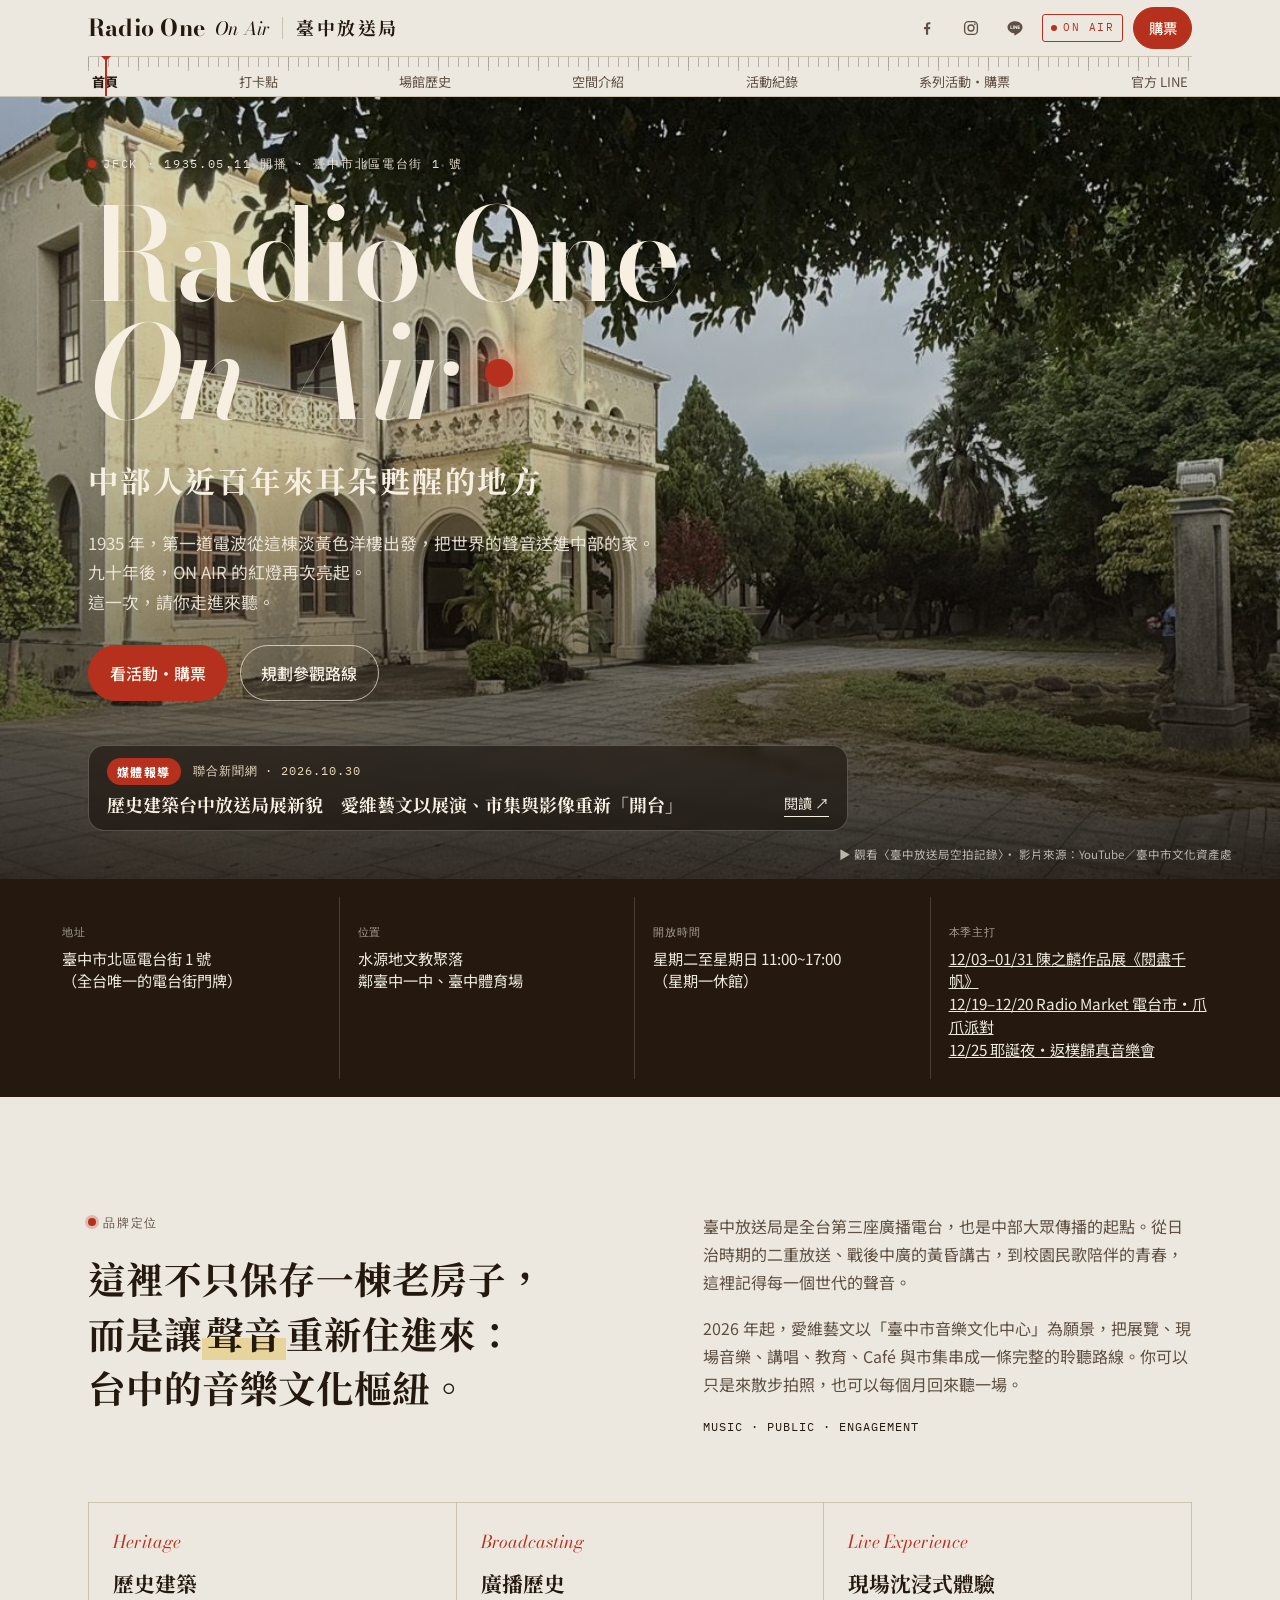
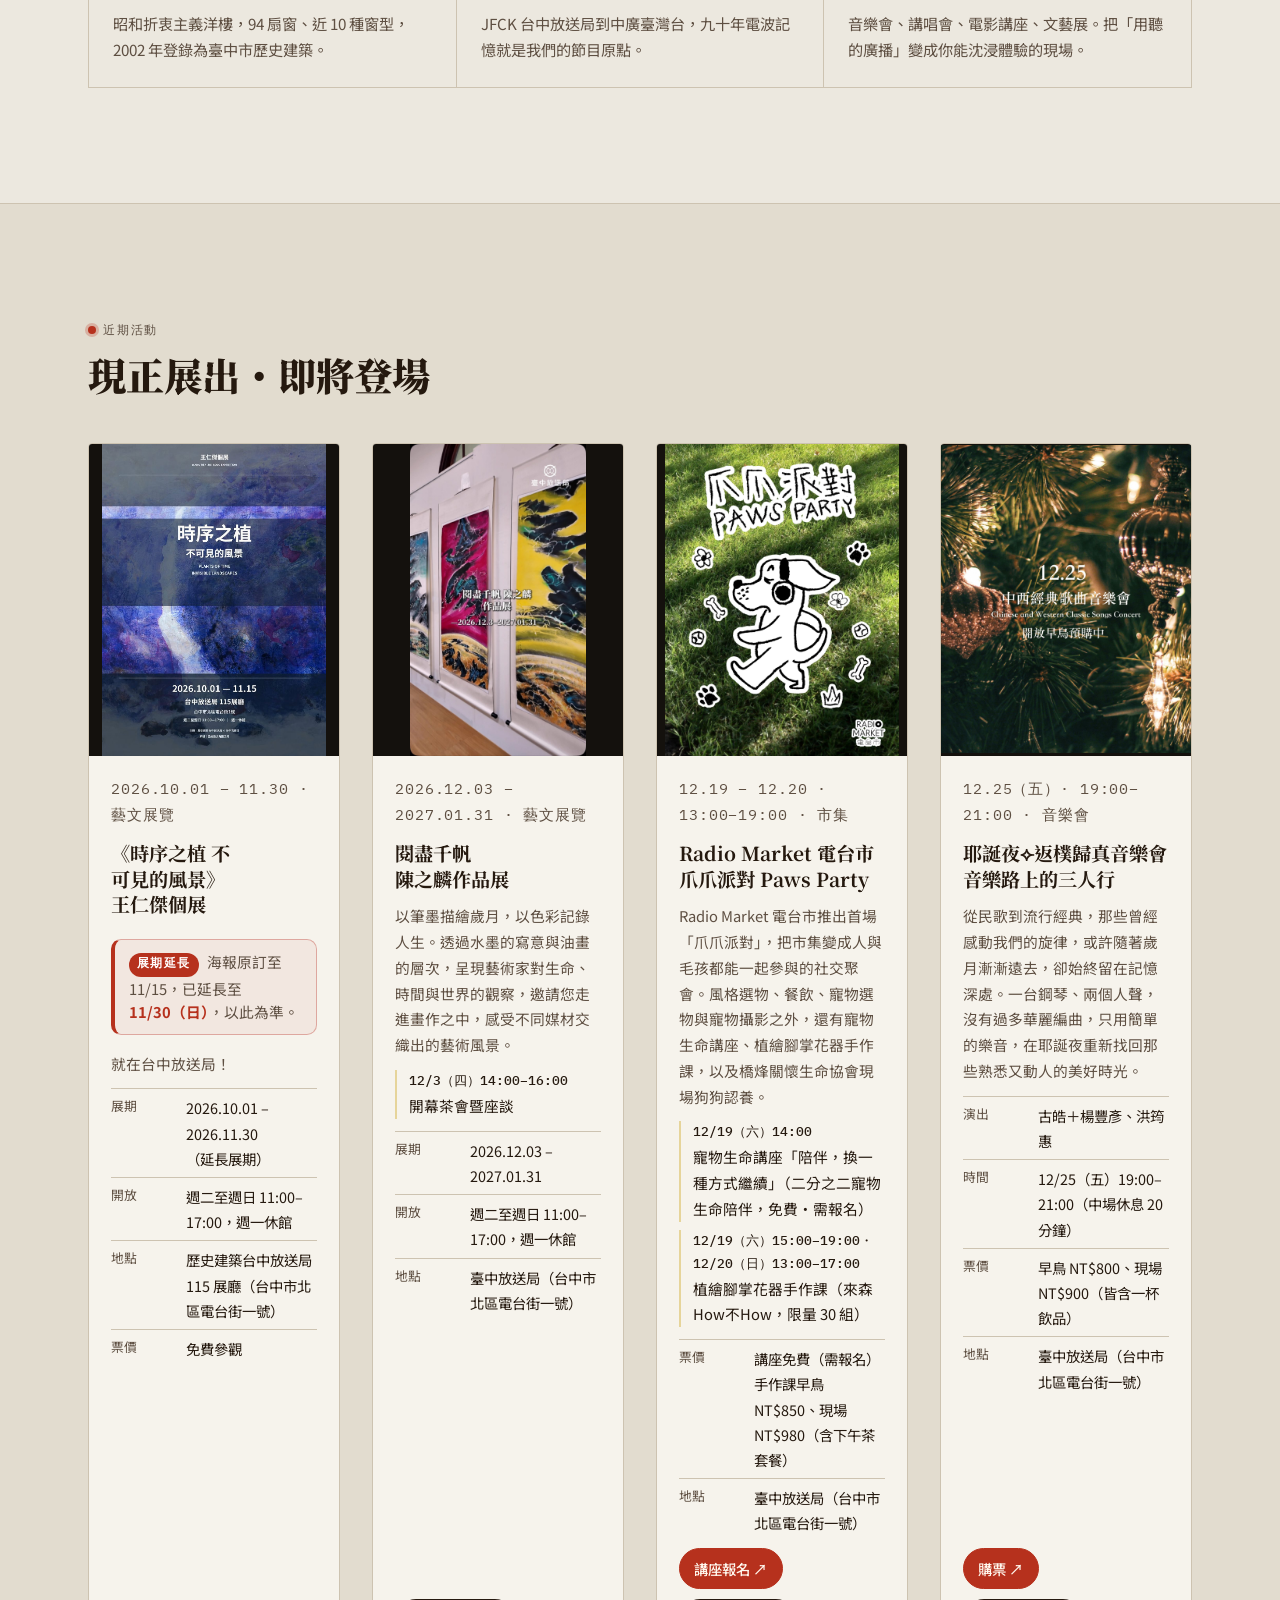
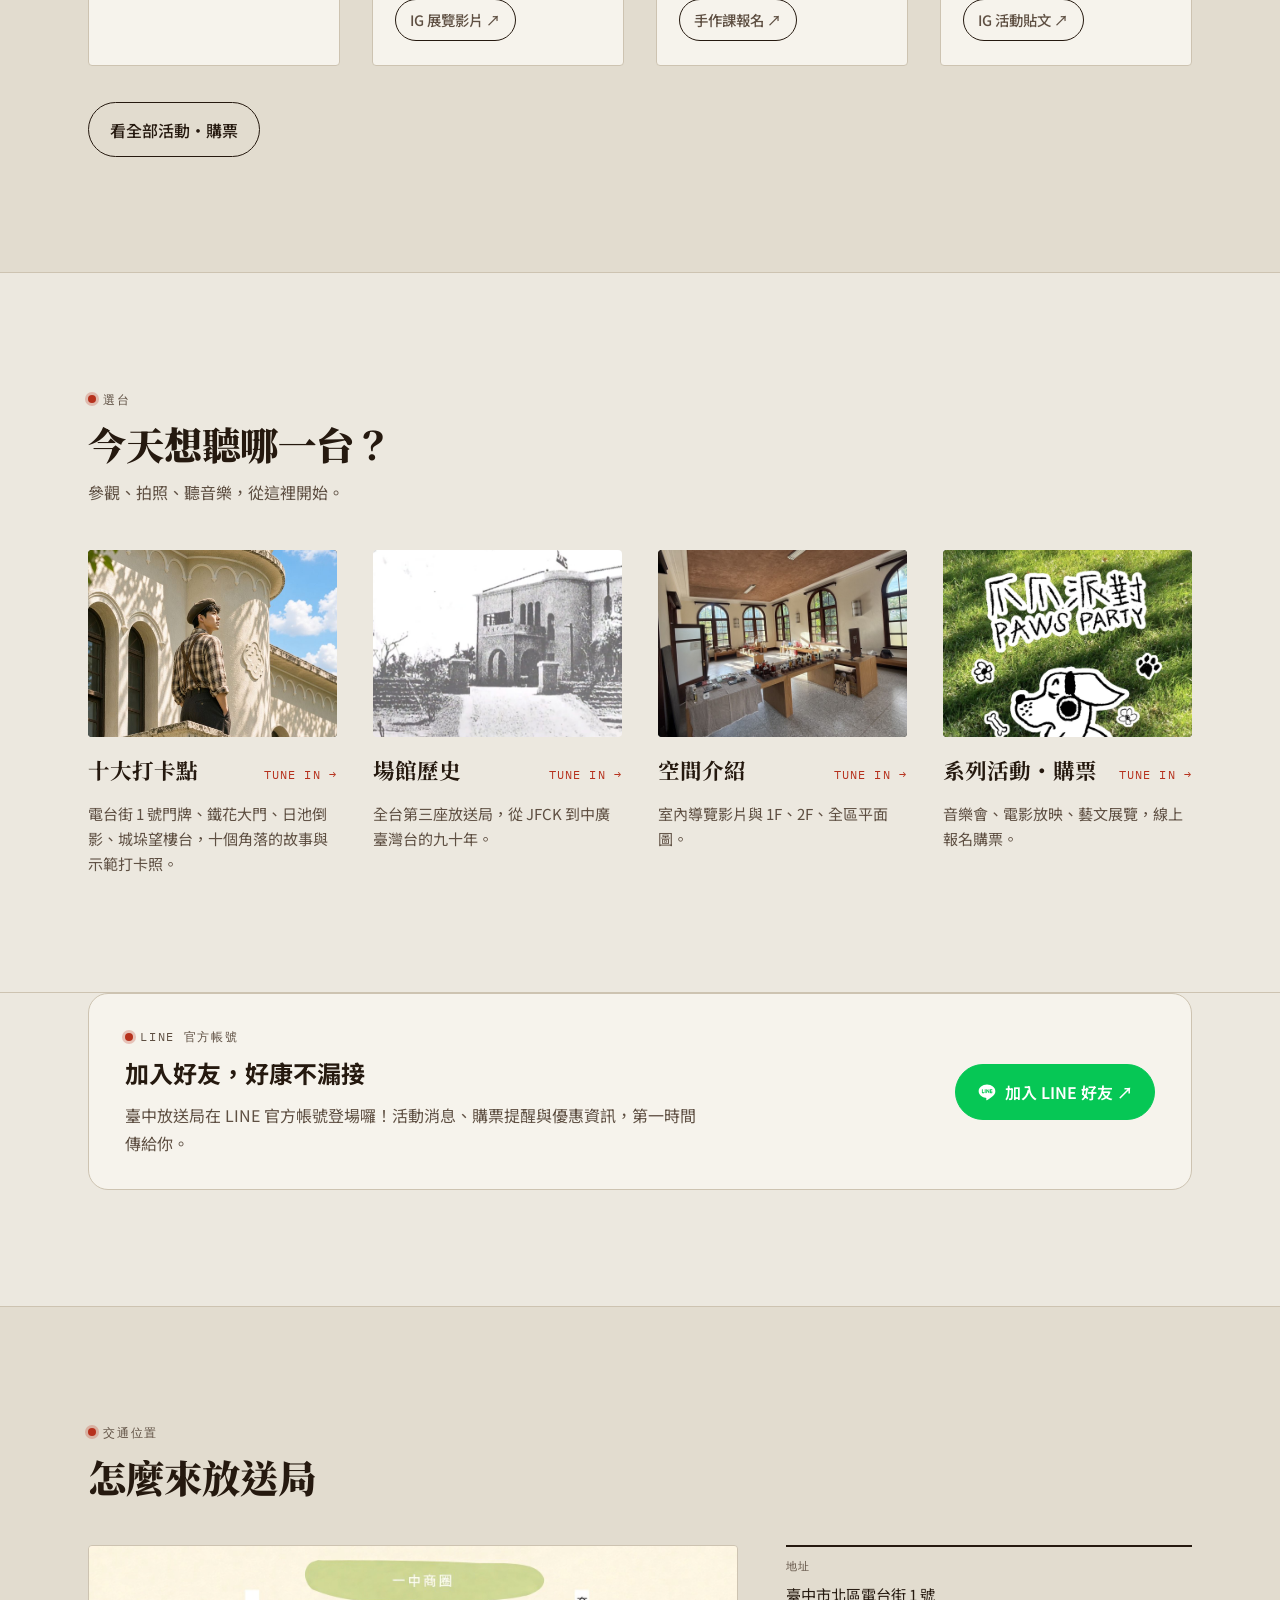
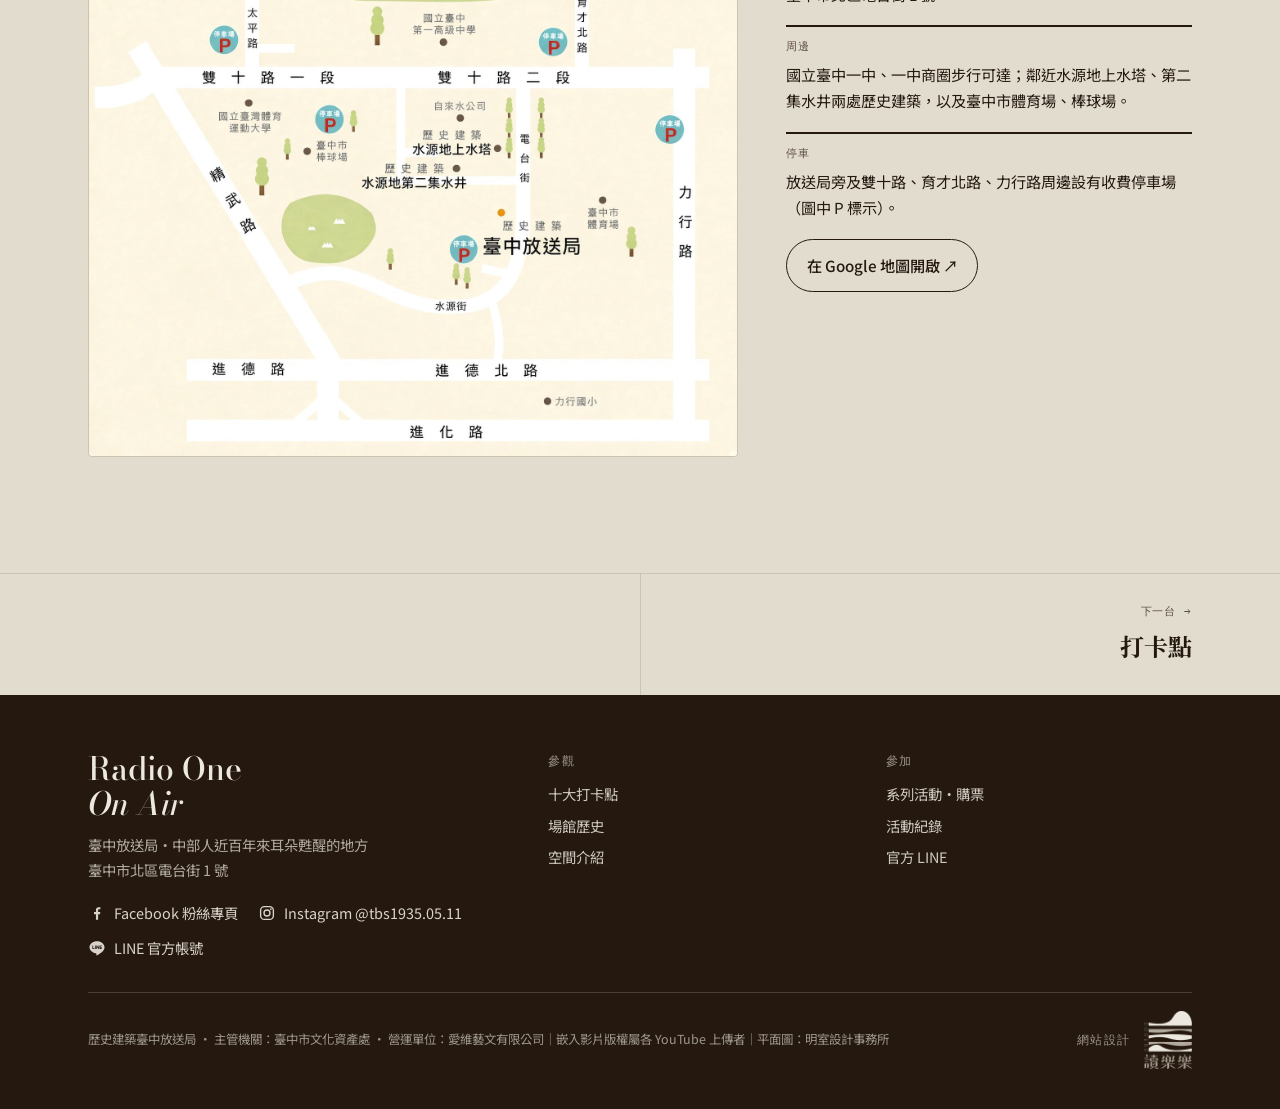
==== commit 4a100662: "新增陳之麟作品展《閱盡千帆》（12/3–1/31，含開幕茶會），首頁近期活動改為 4 張卡 Co-Authored-By: Claude Opus 5.5 <noreply@anthropic.com" ====
--- a/index.html
+++ b/index.html
@@ -58,7 +58,7 @@
       <div><span class="mono">地址</span><p>臺中市北區電台街 1 號<br>（全台唯一的電台街門牌）</p></div>
       <div><span class="mono">位置</span><p>水源地文教聚落<br>鄰臺中一中、臺中體育場</p></div>
       <div><span class="mono">開放時間</span><p>星期二至星期日 11:00~17:00<br>（星期一休館）</p></div>
-      <div><span class="mono">本季主打</span><p><a href="#next">10/01–11/30 王仁傑個展（延長展期）</a><br><a href="events.html#market">12/19–12/20 Radio Market 電台市・爪爪派對</a><br><a href="events.html#concert">12/25 耶誕夜・返樸歸真音樂會</a></p></div>
+      <div><span class="mono">本季主打</span><p><a href="events.html#expo">12/03–01/31 陳之麟作品展《閱盡千帆》</a><br><a href="events.html#market">12/19–12/20 Radio Market 電台市・爪爪派對</a><br><a href="events.html#concert">12/25 耶誕夜・返樸歸真音樂會</a></p></div>
     </div>
   </div>
   </section><section class="sec block " id="about"><div class="wrap"><div class="manifesto">
@@ -77,11 +77,17 @@
       <div class="pillar"><span class="k">Broadcasting</span><h3>廣播歷史</h3><p>JFCK 台中放送局到中廣臺灣台，九十年電波記憶就是我們的節目原點。</p></div>
       <div class="pillar"><span class="k">Live Experience</span><h3>現場沈浸式體驗</h3><p>音樂會、講唱會、電影講座、文藝展。把「用聽的廣播」變成你能沈浸體驗的現場。</p></div>
     </div>
-  </div></section><section class="sec block alt" id="next"><div class="wrap"><div class="blk-h"><p class="eyebrow"><span class="lamp"></span>近期活動</p><h2>現正展出・即將登場</h2></div><div class="evnow">
+  </div></section><section class="sec block alt" id="next"><div class="wrap"><div class="blk-h"><p class="eyebrow"><span class="lamp"></span>近期活動</p><h2>現正展出・即將登場</h2></div><div class="evnow ev4">
 <article class="ev"><div class="ph"><img class="poster" src="assets/img/event-wang-renjie.jpg" alt="王仁傑個展《時序之植 不可見的風景》海報" loading="lazy" style="object-position:50% 30%"></div><div class="bd">
 <p class="when">2026.10.01 – 11.30 · 藝文展覽</p><h3>《時序之植 不可見的風景》<br>王仁傑個展</h3><p class="ext-note"><b>展期延長</b>海報原訂至 11/15，已延長至 <strong>11/30（日）</strong>，以此為準。</p>
 <p>就在台中放送局！</p>
 <dl><div><dt>展期</dt><dd>2026.10.01 – 2026.11.30<span style="white-space:nowrap">（延長展期）</span></dd></div><div><dt>開放</dt><dd>週二至週日 11:00–17:00，週一休館</dd></div><div><dt>地點</dt><dd>歷史建築台中放送局 115 展廳（台中市北區電台街一號）</dd></div><div><dt>票價</dt><dd>免費參觀</dd></div></dl></div></article>
+<article class="ev"><div class="ph"><img class="poster" src="assets/img/ev-chen-zhilin.jpg" alt="閱盡千帆 陳之麟作品展 主視覺" loading="lazy" style="object-position:50% 45%"></div><div class="bd">
+<p class="when">2026.12.03 – 2027.01.31 · 藝文展覽</p><h3>閱盡千帆<br>陳之麟作品展</h3>
+<p>以筆墨描繪歲月，以色彩記錄人生。透過水墨的寫意與油畫的層次，呈現藝術家對生命、時間與世界的觀察，邀請您走進畫作之中，感受不同媒材交織出的藝術風景。</p>
+<ul><li><b>12/3（四）14:00–16:00</b>開幕茶會暨座談</li></ul>
+<dl><div><dt>展期</dt><dd>2026.12.03 – 2027.01.31</dd></div><div><dt>開放</dt><dd>週二至週日 11:00–17:00，週一休館</dd></div><div><dt>地點</dt><dd>臺中放送局（台中市北區電台街一號）</dd></div></dl>
+<p style="display:flex;gap:10px;flex-wrap:wrap;margin-top:auto"><a class="btn small" href="https://www.instagram.com/reel/DgPMP2Dvdy2/" target="_blank" rel="noopener">IG 展覽影片 ↗</a></p></div></article>
 <article class="ev"><div class="ph"><img class="poster" src="assets/img/ev-market-paws.jpg" alt="Radio Market 電台市《爪爪派對》主視覺" loading="lazy" style="object-position:50% 0%"></div><div class="bd">
 <p class="when">12.19 – 12.20 · 13:00–19:00 · 市集</p><h3>Radio Market 電台市<br>爪爪派對 Paws Party</h3>
 <p>Radio Market 電台市推出首場「爪爪派對」，把市集變成人與毛孩都能一起參與的社交聚會。風格選物、餐飲、寵物選物與寵物攝影之外，還有寵物生命講座、植繪腳掌花器手作課，以及橋烽關懷生命協會現場狗狗認養。</p>
--- a/assets/site.css
+++ b/assets/site.css
@@ -777,3 +777,5 @@
 .series-panel.in-all{margin-bottom:44px}
 .series-panel.in-all::before{content:attr(data-label);display:block;font-family:var(--f-zh-display);font-size:1.35rem;font-weight:700;margin:0 0 6px;padding-top:6px}
 .series-panel.in-all+.series-panel.in-all{border-top:1px solid var(--line);padding-top:28px}
+/* 首頁近期活動：4 張卡 */
+@media (min-width:1181px){.evnow.ev4{grid-template-columns:repeat(4,minmax(0,1fr))}.evnow.ev4 .ev h3{font-size:1.2rem}}
